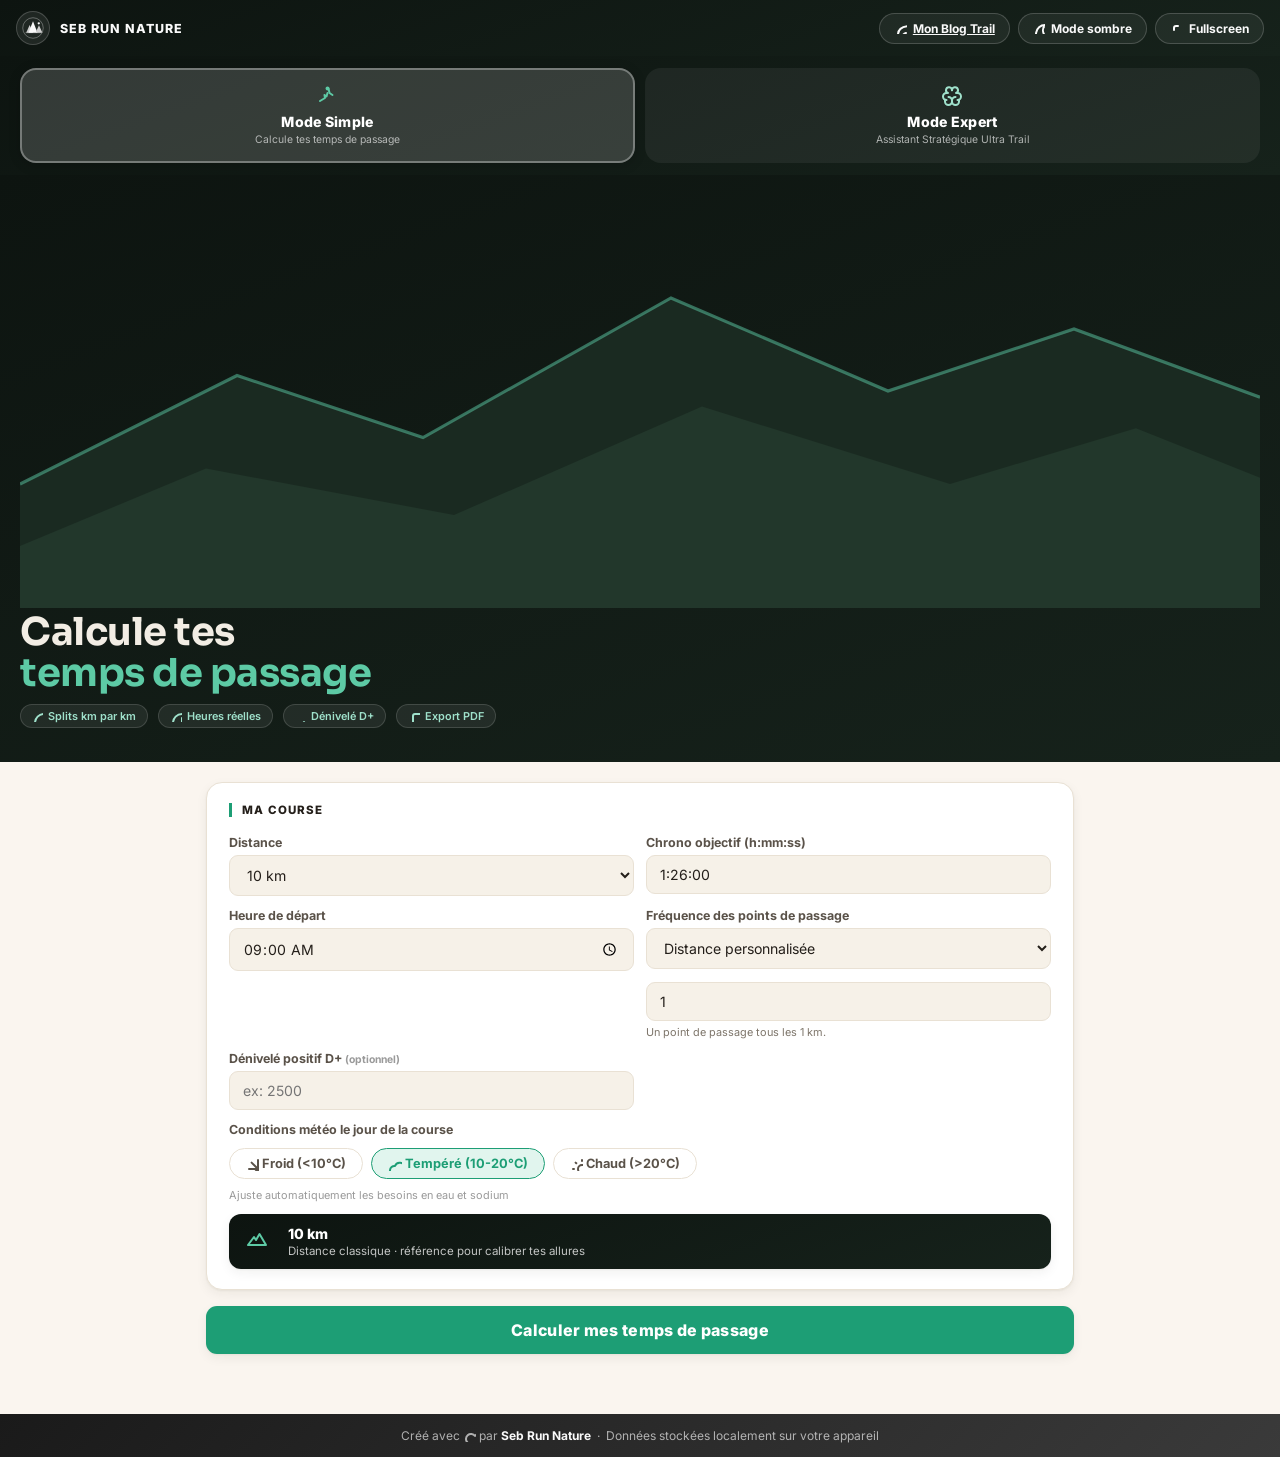
==== index.html @ 4509a600 "Fix calc/display bugs, remove dead code, centralize state, split files - Fix textContent used with H" ====
<!DOCTYPE html>
<html lang="fr">
<head>
<meta charset="UTF-8">
<meta name="viewport" content="width=device-width, initial-scale=1.0">
<title>Calculateur Temps de Passage Trail · Seb Run Nature</title>
<link rel="preconnect" href="https://fonts.googleapis.com">
<link href="https://fonts.googleapis.com/css2?family=Sora:wght@500;600;700;800&family=Inter:wght@400;500;600;700;800&family=JetBrains+Mono:wght@400;700&display=swap" rel="stylesheet">
<link rel="stylesheet" href="style.css">
  <link rel="manifest" href="/calculateur-trail/manifest.json">
<meta name="description" content="Calculez vos temps de passage trail km par km, planifiez votre ravitaillement eau et glucides selon les recommandations scientifiques. Export PDF et bracelet poignet.">
<meta name="theme-color" content="#0d1410">
<meta name="apple-mobile-web-app-capable" content="yes">
<meta name="apple-mobile-web-app-title" content="Calculateur Trail">
<!-- Google Analytics -->
<script async src="https://www.googletagmanager.com/gtag/js?id=G-V3787TTF1Y"></script>
<script>
  window.dataLayer = window.dataLayer || [];
  function gtag(){dataLayer.push(arguments);}
  gtag("js", new Date());
  gtag("config", "G-V3787TTF1Y");
</script>
<script>
if("serviceWorker" in navigator){
  navigator.serviceWorker.register("/calculateur-trail/sw.js");
}
// Helper icône SVG : ic('run') -> <svg class="ic"><use href="#i-run"/></svg>
function ic(name, cls){
  return '<svg class="ic'+(cls?' '+cls:'')+'" aria-hidden="true"><use href="#i-'+name+'"/></svg>';
}
</script>
</head>
<body>
<!-- ── SPRITE D'ICÔNES (Tabler Icons, MIT) — trait cohérent, fonctionne hors ligne ── -->
<svg xmlns="http://www.w3.org/2000/svg" style="display:none" aria-hidden="true"><defs>
<g id="i-run"><path d="M5 17l5 -3l-.5 -3l2 1.5l1 -3.5"/><path d="M13.5 4.5l1 4.5l3 2"/><path d="M11.5 4.5a1 1 0 1 0 2 0a1 1 0 0 0 -2 0"/></g>
<g id="i-brain"><path d="M15.5 13a3.5 3.5 0 0 0 -3.5 3.5v1a3.5 3.5 0 0 0 7 0v-1.8"/><path d="M8.5 13a3.5 3.5 0 0 1 3.5 3.5v1a3.5 3.5 0 0 1 -7 0v-1.8"/><path d="M17.5 16a3.5 3.5 0 0 0 0 -7h-.5"/><path d="M6.5 16a3.5 3.5 0 0 1 0 -7h.5"/><path d="M8 9a3 3 0 1 1 4 -2.83"/><path d="M16 9a3 3 0 1 0 -4 -2.83"/></g>
<g id="i-clock"><circle cx="12" cy="12" r="9"/><path d="M12 7v5l3 2"/></g>
<g id="i-mountain"><path d="M3 19h18l-6.5 -11l-3.5 6l-2 -3z"/></g>
<g id="i-file"><path d="M14 3v4a1 1 0 0 0 1 1h4"/><path d="M17 21h-10a2 2 0 0 1 -2 -2v-14a2 2 0 0 1 2 -2h7l5 5v11a2 2 0 0 1 -2 2z"/></g>
<g id="i-droplet"><path d="M12 3l5 7a5.6 5.6 0 1 1 -10 0z"/></g>
<g id="i-backpack"><path d="M5 18v-6a6 6 0 0 1 12 0v6a2 2 0 0 1 -2 2h-8a2 2 0 0 1 -2 -2z" transform="translate(1,0)"/><path d="M10 6v-1a2 2 0 0 1 4 0v1"/><path d="M9 13h6"/><path d="M11 13v3"/></g>
<g id="i-coffee"><path d="M3 14c.83 .642 2.077 1.017 3.5 1c1.423 .017 2.67 -.358 3.5 -1c.83 -.642 2.077 -1.017 3.5 -1c1.423 -.017 2.67 .358 3.5 1"/><path d="M5 10v-1a3 3 0 0 1 3 -3h8a3 3 0 0 1 3 3v1"/><path d="M5 10h13v6a4 4 0 0 1 -4 4h-5a4 4 0 0 1 -4 -4z"/></g>
<g id="i-cup"><path d="M6 5h12l-1 12a2 2 0 0 1 -2 2h-6a2 2 0 0 1 -2 -2z"/><path d="M5 5h14"/><path d="M9 9h6"/></g>
<g id="i-pill"><path d="M4.5 12.5l8 -8a4.94 4.94 0 0 1 7 7l-8 8a4.94 4.94 0 0 1 -7 -7"/><path d="M8.5 8.5l7 7"/></g>
<g id="i-scale"><path d="M12 3v18"/><path d="M7 7l-3 6h6z"/><path d="M17 7l-3 6h6z"/><path d="M5 7h14"/><path d="M8 21h8"/><path d="M4 13a4 4 0 0 0 6 0"/><path d="M14 13a4 4 0 0 0 6 0"/></g>
<g id="i-salt"><path d="M7 21l1 -11h8l1 11z"/><path d="M9 10v-2a3 3 0 0 1 6 0v2"/><path d="M10 14v.01M12 16v.01M14 14v.01"/></g>
<g id="i-chart"><path d="M4 19v-14"/><path d="M4 19h16"/><path d="M8 16l3 -4l3 2l4 -6"/></g>
<g id="i-flag"><path d="M5 5a5 4 0 0 1 7 0a5 4 0 0 0 7 0v9a5 4 0 0 1 -7 0a5 4 0 0 0 -7 0z"/><path d="M5 21v-7"/></g>
<g id="i-trophy"><path d="M8 21h8"/><path d="M12 17v4"/><path d="M7 4h10v5a5 5 0 0 1 -10 0z"/><path d="M5 9a2 2 0 0 1 -2 -2v-1h4"/><path d="M19 9a2 2 0 0 0 2 -2v-1h-4"/></g>
<g id="i-target"><circle cx="12" cy="12" r="9"/><circle cx="12" cy="12" r="5"/><circle cx="12" cy="12" r="1"/></g>
<g id="i-pin"><path d="M9 11a3 3 0 1 0 6 0a3 3 0 0 0 -6 0"/><path d="M17.657 16.657l-4.243 4.243a2 2 0 0 1 -2.827 0l-4.244 -4.243a8 8 0 1 1 11.314 0z"/></g>
<g id="i-book"><path d="M3 19a9 9 0 0 1 9 0a9 9 0 0 1 9 0"/><path d="M3 6a9 9 0 0 1 9 0a9 9 0 0 1 9 0"/><path d="M3 6v13"/><path d="M12 6v13"/><path d="M21 6v13"/></g>
<g id="i-books"><path d="M5 4h2a1 1 0 0 1 1 1v14a1 1 0 0 1 -1 1h-2a1 1 0 0 1 -1 -1v-14a1 1 0 0 1 1 -1"/><path d="M9 4h2a1 1 0 0 1 1 1v14a1 1 0 0 1 -1 1h-2a1 1 0 0 1 -1 -1v-14a1 1 0 0 1 1 -1"/><path d="M14 5l3 -.5l2.5 14l-3 .5z"/></g>
<g id="i-clipboard"><path d="M9 5h-2a2 2 0 0 0 -2 2v12a2 2 0 0 0 2 2h10a2 2 0 0 0 2 -2v-12a2 2 0 0 0 -2 -2h-2"/><path d="M9 3m0 2a2 2 0 0 1 2 -2h2a2 2 0 0 1 2 2v0a2 2 0 0 1 -2 2h-2a2 2 0 0 1 -2 -2z"/></g>
<g id="i-heart"><path d="M19.5 12.572l-7.5 7.428l-7.5 -7.428a5 5 0 1 1 7.5 -6.566a5 5 0 1 1 7.5 6.572"/></g>
<g id="i-leaf"><path d="M5 21c.5 -4.5 2.5 -8 7 -10"/><path d="M9 18c6.218 0 10.5 -3.288 11 -12v-2h-4.014c-9 0 -11.986 4 -12 9c0 1 0 3 2 5h3z"/></g>
<g id="i-moon"><path d="M12 3c.132 0 .263 0 .393 0a7.5 7.5 0 0 0 7.92 12.446a9 9 0 1 1 -8.313 -12.454z"/></g>
<g id="i-sun"><circle cx="12" cy="12" r="4"/><path d="M3 12h1M20 12h1M12 3v1M12 20v1M5.6 5.6l.7 .7M18.4 5.6l-.7 .7M5.6 18.4l.7 -.7M18.4 18.4l-.7 -.7"/></g>
<g id="i-snow"><path d="M12 3v18M3 12h18M5.6 5.6l12.8 12.8M18.4 5.6l-12.8 12.8"/></g>
<g id="i-cloud"><path d="M6.5 18a4.5 4.5 0 1 1 .5 -8.97a5 5 0 0 1 9.7 1.47a3.5 3.5 0 0 1 -.7 7z"/></g>
<g id="i-bolt"><path d="M13 3l0 7l6 0l-8 11l0 -7l-6 0l8 -11"/></g>
<g id="i-trend-down"><path d="M3 7l6 6l4 -4l8 8"/><path d="M21 10v7h-7"/></g>
<g id="i-save"><path d="M6 4h10l4 4v10a2 2 0 0 1 -2 2h-12a2 2 0 0 1 -2 -2v-12a2 2 0 0 1 2 -2"/><circle cx="12" cy="14" r="2"/><path d="M14 4v4h-6v-4"/></g>
<g id="i-upload"><path d="M4 17v2a2 2 0 0 0 2 2h12a2 2 0 0 0 2 -2v-2"/><path d="M7 9l5 -5l5 5"/><path d="M12 4v12"/></g>
<g id="i-download"><path d="M4 17v2a2 2 0 0 0 2 2h12a2 2 0 0 0 2 -2v-2"/><path d="M7 11l5 5l5 -5"/><path d="M12 4v12"/></g>
<g id="i-trash"><path d="M4 7h16"/><path d="M10 11v6M14 11v6"/><path d="M5 7l1 12a2 2 0 0 0 2 2h8a2 2 0 0 0 2 -2l1 -12"/><path d="M9 7v-3a1 1 0 0 1 1 -1h4a1 1 0 0 1 1 1v3"/></g>
<g id="i-settings"><path d="M10.325 4.317c.426 -1.756 2.924 -1.756 3.35 0a1.724 1.724 0 0 0 2.573 1.066c1.543 -.94 3.31 .826 2.37 2.37a1.724 1.724 0 0 0 1.065 2.572c1.756 .426 1.756 2.924 0 3.35a1.724 1.724 0 0 0 -1.066 2.573c.94 1.543 -.826 3.31 -2.37 2.37a1.724 1.724 0 0 0 -2.572 1.065c-.426 1.756 -2.924 1.756 -3.35 0a1.724 1.724 0 0 0 -2.573 -1.066c-1.543 .94 -3.31 -.826 -2.37 -2.37a1.724 1.724 0 0 0 -1.065 -2.572c-1.756 -.426 -1.756 -2.924 0 -3.35a1.724 1.724 0 0 0 1.066 -2.573c-.94 -1.543 .826 -3.31 2.37 -2.37c1 .608 2.296 .07 2.572 -1.065z"/><circle cx="12" cy="12" r="3"/></g>
<g id="i-flask"><path d="M9 3h6"/><path d="M10 3v7l-4 8a1.7 1.7 0 0 0 1.5 2.5h9a1.7 1.7 0 0 0 1.5 -2.5l-4 -8v-7"/><path d="M7.5 16h9"/></g>
<g id="i-bulb"><path d="M9 18h6"/><path d="M10 21h4"/><path d="M7 11a5 5 0 1 1 10 0c0 2 -1.5 3 -2 4.5h-6c-.5 -1.5 -2 -2.5 -2 -4.5"/></g>
<g id="i-alert"><path d="M12 9v4"/><path d="M12 17v.01"/><path d="M10.3 4.3l-8 14a1.7 1.7 0 0 0 1.5 2.7h16.4a1.7 1.7 0 0 0 1.5 -2.7l-8 -14a1.7 1.7 0 0 0 -3 0z"/></g>
<g id="i-siren"><path d="M5 21h14"/><path d="M6 21v-7a6 6 0 0 1 12 0v7"/><path d="M12 3v2M4.5 7l1.5 1M19.5 7l-1.5 1"/></g>
<g id="i-check"><path d="M5 12l5 5l9 -9"/></g>
<g id="i-check-circle"><circle cx="12" cy="12" r="9"/><path d="M9 12l2 2l4 -4"/></g>
<g id="i-x"><path d="M18 6l-12 12"/><path d="M6 6l12 12"/></g>
<g id="i-expand"><path d="M4 8v-2a2 2 0 0 1 2 -2h2M4 16v2a2 2 0 0 0 2 2h2M16 4h2a2 2 0 0 1 2 2v2M16 20h2a2 2 0 0 0 2 -2v-2"/></g>
<g id="i-arrow-right"><path d="M5 12h14"/><path d="M13 6l6 6l-6 6"/></g>
<g id="i-dot"><circle cx="12" cy="12" r="4" fill="currentColor" stroke="none"/></g>
</defs></svg>
<!-- TOPBAR -->
<div class="app-topbar">
  <a href="https://www.seb-run-nature.com" target="_blank" rel="noopener" class="app-logo">
    <div class="app-logo-icon">
      <svg width="22" height="22" viewBox="0 0 210 210" fill="none" aria-hidden="true">
        <circle cx="105" cy="105" r="98" fill="none" stroke="#fafafa" stroke-width="3"/>
        <polygon points="40,150 73,76 106,150" fill="#cfcfcf"/>
        <polygon points="62,150 105,40 148,150" fill="#fafafa"/>
        <polygon points="129,150 162,78 195,150" fill="#cfcfcf"/>
        <circle cx="160" cy="60" r="11" fill="#fafafa"/>
        <line x1="32" y1="150" x2="178" y2="150" stroke="#fafafa" stroke-width="2.5"/>
      </svg>
    </div>
    <span class="app-logo-text">Seb Run Nature</span>
  </a>
  <div class="app-topbar-actions">
    <a href="https://www.seb-run-nature.com" target="_blank" rel="noopener" class="app-topbar-btn"><svg class="ic" aria-hidden="true"><use href="#i-leaf"/></svg> Mon Blog Trail</a>
    <button class="app-topbar-btn" onclick="toggleDark()" id="darkBtn"><svg class="ic" aria-hidden="true"><use href="#i-moon"/></svg> Mode sombre</button>
    <button class="app-topbar-btn" onclick="toggleFullscreen()" id="fsBtn"><svg class="ic" aria-hidden="true"><use href="#i-expand"/></svg> Fullscreen</button>
  </div>
</div>

<!-- SÉLECTEUR DE MODE -->
<div class="mode-selector">
  <button class="mode-btn active" id="modeSimpleBtn" onclick="setMode('simple')">
    <span class="mode-icon"><svg class="ic ic-lg" aria-hidden="true"><use href="#i-run"/></svg></span>
    <span class="mode-label">Mode Simple</span>
    <span class="mode-sub">Calcule tes temps de passage</span>
  </button>
  <button class="mode-btn" id="modeExpertBtn" onclick="setMode('expert')">
    <span class="mode-icon"><svg class="ic ic-lg" aria-hidden="true"><use href="#i-brain"/></svg></span>
    <span class="mode-label">Mode Expert</span>
    <span class="mode-sub">Assistant Stratégique Ultra Trail</span>
  </button>
</div>

<!-- HERO — adapté selon le mode -->
<div class="app-hero" id="heroSimple">
  <svg class="app-hero-massif" viewBox="0 0 400 130" preserveAspectRatio="none" aria-hidden="true">
    <path d="M0,90 L70,55 L130,75 L210,30 L280,60 L340,40 L400,62 L400,130 L0,130 Z" fill="#1a2a21"/>
    <path d="M0,110 L60,85 L140,100 L220,65 L300,90 L360,72 L400,88 L400,130 L0,130 Z" fill="#22372b"/>
    <path d="M0,90 L70,55 L130,75 L210,30 L280,60 L340,40 L400,62" fill="none" stroke="#5dcaa5" stroke-width="1" opacity="0.5"/>
  </svg>
  <div class="app-hero-title">Calcule tes<br><span>temps de passage</span></div>
  <div class="app-hero-sub">
    <span class="app-hero-badge"><svg class="ic" aria-hidden="true"><use href="#i-clock"/></svg> Splits km par km</span>
    <span class="app-hero-badge"><svg class="ic" aria-hidden="true"><use href="#i-clock"/></svg> Heures réelles</span>
    <span class="app-hero-badge"><svg class="ic" aria-hidden="true"><use href="#i-mountain"/></svg> Dénivelé D+</span>
    <span class="app-hero-badge"><svg class="ic" aria-hidden="true"><use href="#i-file"/></svg> Export PDF</span>
  </div>
</div>
<div class="app-hero" id="heroExpert" style="display:none;">
  <svg class="app-hero-massif" viewBox="0 0 400 130" preserveAspectRatio="none" aria-hidden="true">
    <path d="M0,90 L70,55 L130,75 L210,30 L280,60 L340,40 L400,62 L400,130 L0,130 Z" fill="#1a2a21"/>
    <path d="M0,110 L60,85 L140,100 L220,65 L300,90 L360,72 L400,88 L400,130 L0,130 Z" fill="#22372b"/>
    <path d="M0,90 L70,55 L130,75 L210,30 L280,60 L340,40 L400,62" fill="none" stroke="#5dcaa5" stroke-width="1" opacity="0.5"/>
  </svg>
  <div class="app-hero-title">Assistant Stratégique<br><span>Ultra Trail</span></div>
  <div class="app-hero-sub">
    <span class="app-hero-badge"><svg class="ic" aria-hidden="true"><use href="#i-clock"/></svg> Splits km par km</span>
    <span class="app-hero-badge"><svg class="ic" aria-hidden="true"><use href="#i-droplet"/></svg> Nutrition intelligente</span>
    <span class="app-hero-badge"><svg class="ic" aria-hidden="true"><use href="#i-mountain"/></svg> Dénivelé D+</span>
    <span class="app-hero-badge"><svg class="ic" aria-hidden="true"><use href="#i-backpack"/></svg> Poids du sac</span>
    <span class="app-hero-badge"><svg class="ic" aria-hidden="true"><use href="#i-coffee"/></svg> Protocole caféine</span>
    <span class="app-hero-badge"><svg class="ic" aria-hidden="true"><use href="#i-file"/></svg> Export PDF</span>
  </div>
</div>

<div class="app-content">
<div class="cw">

<!-- BARRE SAUVEGARDE -->
<div class="save-bar expert-only" id="saveBar">
  <div class="save-bar-left">
    <span class="save-bar-label"><svg class="ic" aria-hidden="true"><use href="#i-save"/></svg> Sauvegarde</span>
    <span id="saveStatus" class="save-status"></span>
  </div>
  <div class="save-bar-right">
    <button class="save-btn" onclick="saveToLocal()" title="Sauvegarder dans le navigateur"><svg class="ic" aria-hidden="true"><use href="#i-save"/></svg> Sauvegarder</button>
    <button class="save-btn" onclick="exportJSON()" title="Exporter en fichier .json"><svg class="ic" aria-hidden="true"><use href="#i-upload"/></svg> Exporter .json</button>
    <label class="save-btn" title="Importer un fichier .json">
      <svg class="ic" aria-hidden="true"><use href="#i-download"/></svg> Importer .json
      <input type="file" id="importFile" accept=".json" style="display:none;" onchange="importJSON(event)">
    </label>
    <button class="save-btn save-btn-danger" onclick="clearSave()" title="Effacer la sauvegarde locale"><svg class="ic" aria-hidden="true"><use href="#i-trash"/></svg> Effacer</button>
  </div>
</div>

<div class="cw-section">
  <div class="cw-section-title">Ma course</div>

  <!-- NOM DE LA COURSE -->
  <div class="cw-field expert-only" style="margin-bottom:14px;">
    <label class="cw-label" for="raceName"><svg class="ic" aria-hidden="true"><use href="#i-trophy"/></svg> Nom de la course <span style="font-size:.65rem;color:#9a9a9a;">— apparaît dans le PDF et le bracelet poignet</span></label>
    <input type="text" id="raceName" placeholder="ex: Ultra Trail des Ardennes 2025" maxlength="60" style="font-size:.95rem;font-weight:600;">
  </div>

  <div class="cw-grid">
    <div class="cw-field">
      <label class="cw-label" for="dist">Distance</label>
      <select id="dist" onchange="onDistChange()">
        <option value="5">5 km</option>
        <option value="10" selected>10 km</option>
        <option value="21.1">Semi-marathon 21,1 km</option>
        <option value="42.195">Marathon 42,195 km</option>
        <option value="custom">Distance personnalisée</option>
      </select>
    </div>
    <div class="cw-field" id="customField" style="display:none;">
      <label class="cw-label" for="customDist">Distance (km)</label>
      <input type="number" id="customDist" min="1" max="200" step="0.1" placeholder="ex: 18.5" oninput="onDistChange()">
    </div>
    <div class="cw-field">
      <label class="cw-label" for="targetTime">Chrono objectif (h:mm:ss)</label>
      <input type="text" id="targetTime" placeholder="1:26:00" value="1:26:00">
    </div>
    <div class="cw-field">
      <label class="cw-label" for="startTime">Heure de départ</label>
      <input type="time" id="startTime" value="09:00">
    </div>
    <div class="cw-field">
      <label class="cw-label" for="freq">Fréquence des points de passage</label>
      <select id="freq" onchange="onFreqChange()">
        <option value="custom" selected>Distance personnalisée</option>
        <option value="">Laisser vide (départ et arrivée seulement)</option>
      </select>
      <div id="freqCustomField" style="margin-top:8px;">
        <input type="number" id="freqCustom" min="0.5" max="50" step="0.5" value="1" placeholder="ex: 1" oninput="onFreqChange()">
        <div style="font-size:.68rem;color:var(--c-ink-mute);margin-top:4px;">Un point de passage tous les <span id="freqCustomEcho">1</span> km.</div>
      </div>
    </div>
    <div class="cw-field expert-only">
      <label class="cw-label" for="strat">Stratégie de course</label>
      <select id="strat">
        <option value="even">Allure régulière</option>
        <option value="neg">Départ conservateur (accélération finale)</option>
        <option value="pos">Départ rapide (gestion en fin de course)</option>
      </select>
    </div>
    <div class="cw-field">
      <label class="cw-label" for="dplus">Dénivelé positif D+ <span style="font-size:.65rem;color:#9a9a9a;">(optionnel)</span></label>
      <input type="number" id="dplus" min="0" max="20000" step="50" placeholder="ex: 2500" oninput="onDplusChange()">
    </div>
    <div class="cw-field" id="terrainField" style="display:none;grid-column:1/-1;">
      <div class="cw-label" id="terrainLabel"><svg class="ic" aria-hidden="true"><use href="#i-mountain"/></svg> Technicité du terrain</div>
      <div class="terrain-pills" role="group" aria-labelledby="terrainLabel">
        <button class="terrain-pill on" onclick="setTerrain('easy',this)"><span class="cdot" style="background:#1d9e75"></span>Facile (×1.0)</button>
        <button class="terrain-pill" onclick="setTerrain('tech',this)"><span class="cdot" style="background:#ba7517"></span>Technique (×1.2)</button>
        <button class="terrain-pill" onclick="setTerrain('expert',this)"><span class="cdot" style="background:#e24b4a"></span>Expert / Skyrunning (×1.5)</button>
      </div>
      <div style="font-size:.68rem;color:#9a9a9a;margin-top:4px;">Pierriers, racines, dévers — ajuste le temps d'effort réel sur le D+</div>
    </div>
    <div class="cw-field" style="grid-column:1/-1;">
      <div class="cw-label" id="weatherLabel">Conditions météo le jour de la course</div>
      <div class="weather-pills" role="group" aria-labelledby="weatherLabel">
        <button class="weather-pill cold" onclick="setWeather('cold',this)" aria-pressed="false"><svg class="ic" aria-hidden="true"><use href="#i-snow"/></svg> Froid (&lt;10°C)</button>
        <button class="weather-pill moderate on" onclick="setWeather('moderate',this)" aria-pressed="true"><svg class="ic" aria-hidden="true"><use href="#i-cloud"/></svg> Tempéré (10-20°C)</button>
        <button class="weather-pill hot" onclick="setWeather('hot',this)" aria-pressed="false"><svg class="ic" aria-hidden="true"><use href="#i-sun"/></svg> Chaud (&gt;20°C)</button>
      </div>
      <div style="font-size:.68rem;color:#9a9a9a;margin-top:4px;">Ajuste automatiquement les besoins en eau et sodium</div>
    </div>
    <div class="cw-field expert-only" style="grid-column:1/-1;">
      <label class="cw-label" for="fatigueSlider"><svg class="ic" aria-hidden="true"><use href="#i-trend-down"/></svg> Dérive de fatigue <span id="fatigueVal" style="font-weight:500;">0% — Allure constante</span></label>
      <input type="range" id="fatigueSlider" min="0" max="30" value="0" step="5" oninput="onFatigueChange(this.value)">
      <div class="fatigue-labels"><span>Constant</span><span>−10%</span><span>−20%</span><span>−30%</span></div>
      <div style="font-size:.68rem;color:#9a9a9a;margin-top:4px;">Ralentit progressivement l'allure sur les 30 derniers km — rend les temps de passage réalistes</div>
    </div>
  </div>
  <div id="kmEffortBanner" class="km-effort-banner">
    <div style="flex-shrink:0;display:flex;"><svg class="ic ic-lg" aria-hidden="true" style="color:var(--hero-accent)"><use href="#i-bolt"/></svg></div>
    <div>
      <div class="ke-val" id="kmEffortVal">— km-effort</div>
      <div class="ke-lbl">Distance effort réelle (D+ intégré)</div>
      <div class="ke-detail" id="kmEffortDetail"></div>
    </div>
  </div>
  <div id="distBanner" class="dist-banner">
    <div class="dist-banner-icon" style="display:flex;align-items:center;"><svg class="ic ic-lg" aria-hidden="true" style="color:var(--hero-accent)"><use href="#i-mountain"/></svg></div>
    <div>
      <div class="dist-banner-text" id="distBannerText"></div>
      <div class="dist-banner-sub" id="distBannerSub"></div>
    </div>
  </div>
</div>

<!-- SECTION NUTRITION PERSONNALISÉE -->
<div class="cw-section expert-only">
  <div class="cw-section-title"><svg class="ic" aria-hidden="true"><use href="#i-cup"/></svg> Nutrition — personnalisation</div>
  <div style="font-size:.75rem;color:#6b6b6b;margin-bottom:12px;line-height:1.6;">
    Laisse vide pour utiliser les valeurs scientifiques recommandées. Remplis si tu connais tes besoins réels à l'entraînement.
  </div>
  <div class="cw-grid">
    <div class="cw-field">
      <label class="cw-label" for="userWeight"><svg class="ic" aria-hidden="true"><use href="#i-scale"/></svg> Poids corporel (kg) <span style="font-size:.65rem;color:#9a9a9a;">— pour affiner l'hydratation</span></label>
      <input type="number" id="userWeight" min="40" max="130" step="1" placeholder="ex: 70 (optionnel)" oninput="updateNutritionPreview()">
    </div>
    <div class="cw-field">
      <label class="cw-label" for="userCarbsH"><svg class="ic" aria-hidden="true"><use href="#i-pill"/></svg> Glucides / heure (g/h) <span style="font-size:.65rem;color:#9a9a9a;">— personnalisé ou auto</span></label>
      <input type="number" id="userCarbsH" min="20" max="120" step="5" placeholder="ex: 60 (laisse vide = auto)" oninput="updateNutritionPreview()">
    </div>
    <div class="cw-field">
      <label class="cw-label" for="userWaterH"><svg class="ic" aria-hidden="true"><use href="#i-droplet"/></svg> Eau / heure (ml/h) <span style="font-size:.65rem;color:#9a9a9a;">— personnalisé ou auto</span></label>
      <input type="number" id="userWaterH" min="200" max="1200" step="50" placeholder="ex: 600 (laisse vide = auto)" oninput="updateNutritionPreview()">
    </div>
    <div class="cw-field">
      <label class="cw-label" for="userSodiumH"><svg class="ic" aria-hidden="true"><use href="#i-salt"/></svg> Sodium / heure (mg/h) <span style="font-size:.65rem;color:#9a9a9a;">— personnalisé ou auto</span></label>
      <input type="number" id="userSodiumH" min="100" max="1500" step="50" placeholder="ex: 500 (laisse vide = auto)" oninput="updateNutritionPreview()">
    </div>
    <div class="cw-field">
      <label class="cw-label" for="userFlasque"><svg class="ic" aria-hidden="true"><use href="#i-droplet"/></svg> Capacité flasques / poche eau (ml) <span style="font-size:.65rem;color:#9a9a9a;">— alerte si dépassé</span></label>
      <input type="number" id="userFlasque" min="250" max="3000" step="250" placeholder="ex: 1000" value="1000" oninput="updateNutritionPreview()">
    </div>
  </div>

  <!-- BOISSON DANS LES FLASQUES -->
  <div style="margin-top:14px;border-top:1px solid #cfcfcf;padding-top:14px;">
    <div class="cw-label" id="drinkLabel" style="display:block;margin-bottom:6px;"><svg class="ic" aria-hidden="true"><use href="#i-droplet"/></svg> Boisson dans tes flasques <span style="font-size:.65rem;color:#9a9a9a;">— glucides liquides déduits des solides à emporter</span></div>
    <div style="font-size:.72rem;color:#6b6b6b;margin-bottom:10px;line-height:1.5;">Si tu mets autre chose que de l'eau dans tes flasques, l'app calcule les glucides apportés par la boisson et te dit combien de solides tu dois encore prendre.</div>
    <div style="display:flex;gap:8px;flex-wrap:wrap;margin-bottom:10px;" id="drinkPills" role="group" aria-labelledby="drinkLabel">
      <button class="terrain-pill on" id="dp-water"      onclick="setDrink('water')"      ><svg class="ic" aria-hidden="true"><use href="#i-droplet"/></svg> Eau pure</button>
      <button class="terrain-pill"    id="dp-maurten160" onclick="setDrink('maurten160')" >🟡 Maurten 160 (40g/500ml)</button>
      <button class="terrain-pill"    id="dp-maurten320" onclick="setDrink('maurten320')" >🟠 Maurten 320 (80g/500ml)</button>
      <button class="terrain-pill"    id="dp-isostar"    onclick="setDrink('isostar')"    >🔵 Isostar (~18g/500ml)</button>
      <button class="terrain-pill"    id="dp-custom"     onclick="setDrink('custom')"     ><svg class="ic" aria-hidden="true"><use href="#i-settings"/></svg> Autre</button>
    </div>
    <div id="drinkCustomWrap" style="display:none;">
      <div class="cw-grid">
        <div class="cw-field">
          <label class="cw-label" for="drinkName">Nom de la boisson</label>
          <input type="text" id="drinkName" placeholder="ex: High5 Zero, SIS Beta Fuel…" maxlength="30" oninput="updateNutritionPreview()">
        </div>
        <div class="cw-field">
          <label class="cw-label" for="drinkCarbs500">Glucides pour 500ml (g)</label>
          <input type="number" id="drinkCarbs500" min="0" max="150" step="1" placeholder="ex: 45" oninput="updateNutritionPreview()">
        </div>
      </div>
    </div>
  </div>

  <!-- PRODUIT NUTRITION -->
  <div style="margin-top:14px;border-top:1px solid #cfcfcf;padding-top:14px;">
    <div class="cw-label" id="productsLabel" style="display:block;margin-bottom:6px;"><svg class="ic" aria-hidden="true"><use href="#i-backpack"/></svg> Produits solides <span style="font-size:.65rem;color:#9a9a9a;">— sélection multiple possible · l'app alterne selon l'heure de la journée</span></div>

    <!-- Info rythme circadien -->
    <div style="font-size:.7rem;color:#6b6b6b;background:#fafafa;border:1px solid #cfcfcf;border-radius:8px;padding:8px 12px;margin-bottom:10px;border-left:3px solid #323232;line-height:1.7;">
      <svg class="ic" aria-hidden="true"><use href="#i-clock"/></svg> <strong style="color:var(--c-ink);">Rythme circadien automatique :</strong>
      Matin/Après-midi <span style="color:#4a6e57;font-weight:700;">🟡 Sucré</span> ·
      Midi &amp; Soir <span style="color:#8a6a3a;font-weight:700;">🔴 Salé</span> ·
      Nuit <span style="color:#4a6e57;font-weight:700;">🟡 Sucré</span>
    </div>

    <div style="display:flex;gap:8px;flex-wrap:wrap;margin-bottom:10px;" id="productPills" role="group" aria-labelledby="productsLabel">
      <button class="terrain-pill" id="pp-naak_sucre" onclick="toggleProduct('naak_sucre')">🟢 Naak Purée sucrée <span style="font-size:.65rem;opacity:.7;">26g</span></button>
      <button class="terrain-pill" id="pp-naak_sale"  onclick="toggleProduct('naak_sale')" >🟤 Naak Purée salée <span style="font-size:.65rem;opacity:.7;">26g</span></button>
      <button class="terrain-pill" id="pp-deca"       onclick="toggleProduct('deca')"      >🔶 Decathlon Fruit Mix <span style="font-size:.65rem;opacity:.7;">25g</span></button>
      <button class="terrain-pill" id="pp-gel"        onclick="toggleProduct('gel')"       ><svg class="ic" aria-hidden="true"><use href="#i-pill"/></svg> Gel <span style="font-size:.65rem;opacity:.7;">25g</span></button>
      <button class="terrain-pill" id="pp-barre"      onclick="toggleProduct('barre')"     ><svg class="ic" aria-hidden="true"><use href="#i-pill"/></svg> Barre <span style="font-size:.65rem;opacity:.7;">35g</span></button>
      <button class="terrain-pill" id="pp-perso"      onclick="toggleProduct('perso')"     ><svg class="ic" aria-hidden="true"><use href="#i-settings"/></svg> Perso</button>
    </div>

    <div id="productCustomWrap" style="display:none;">
      <div class="cw-grid">
        <div class="cw-field">
          <label class="cw-label" for="productName">Nom du produit</label>
          <input type="text" id="productName" placeholder="ex: SIS Go, High5…" maxlength="30" oninput="updateNutritionPreview()">
        </div>
        <div class="cw-field">
          <label class="cw-label" for="productCarbs">Glucides / unité (g)</label>
          <input type="number" id="productCarbs" min="5" max="100" step="1" placeholder="ex: 22" oninput="updateNutritionPreview()">
        </div>
        <div class="cw-field">
          <label class="cw-label" for="productSodium">Sodium / unité (mg) <span style="font-size:.65rem;color:#9a9a9a;">optionnel</span></label>
          <input type="number" id="productSodium" min="0" max="2000" step="10" placeholder="ex: 200" oninput="updateNutritionPreview()">
        </div>
        <div class="cw-field">
          <label class="cw-label" for="productSweet">Sucré ou salé ?</label>
          <select id="productSweet" oninput="updateNutritionPreview()" style="width:100%;padding:8px;border-radius:8px;border:1px solid #cfcfcf;">
            <option value="sweet">🟡 Sucré</option>
            <option value="salty">🔴 Salé</option>
          </select>
        </div>
      </div>
    </div>

    <!-- Récap sélection -->
    <div id="productSelectionInfo" style="display:none;font-size:.7rem;color:var(--c-ink);background:var(--c-bg);border-radius:8px;padding:8px 12px;margin-top:8px;border:1px solid var(--c-line);line-height:1.8;"></div>
  </div>

  <div id="nutritionPreview" style="display:none;margin-top:12px;padding:10px 14px;background:var(--c-bg);border:1px solid var(--c-line);border-radius:8px;font-size:.75rem;color:var(--c-ink);line-height:1.8;"></div>
</div>

<div class="cw-section expert-only">
  <div class="cw-section-title">Ravitaillement</div>
  <div class="radio-group">
    <div class="radio-opt selected" id="opt-custom" onclick="setRavito('custom')">
      <div class="radio-dot on" id="dot-custom"></div>
      <div>
        <div class="radio-label"><svg class="ic" aria-hidden="true"><use href="#i-backpack"/></svg> Ravitaillements réels</div>
        <div class="radio-sub">Entre les km exacts des ravitos de ta course — nutrition groupée par section</div>
      </div>
    </div>
    <div class="ravito-custom-wrap" id="ravitoCustomWrap">
      <div class="ravito-custom-title">Km des ravitaillements officiels</div>
      <div class="ravito-km-input">
        <input type="number" id="ravitoKmInput" min="1" max="300" step="0.5" placeholder="ex: 15">
        <button class="btn-small" onclick="addRavitoKm()">+ Ajouter</button>
      </div>
      <div class="ravito-tags" id="ravitoTags"></div>
      <div style="font-size:.68rem;color:#9a9a9a;margin-top:6px;">Clique sur un km pour le supprimer</div>
    </div>
    <div class="radio-opt" id="opt-none" onclick="setRavito('none')">
      <div class="radio-dot" id="dot-none"></div>
      <div>
        <div class="radio-label">Ne pas inclure les ravitaillements</div>
        <div class="radio-sub">Afficher uniquement les temps de passage</div>
      </div>
    </div>
  </div>
</div>

<button class="cw-btn" onclick="calculate()" aria-label="Calculer mes temps de passage et mon plan de ravitaillement"><span class="btn-label-simple">Calculer mes temps de passage</span><span class="btn-label-expert">Calculer mes temps de passage + mes ravitos</span></button>

<div id="output" style="display:none;">

  <div class="cw-section" style="margin-top:12px;">
    <div id="raceNameDisplay" style="display:none;font-family:var(--font-display);font-weight:700;font-size:1.15rem;letter-spacing:-.3px;color:var(--c-ink);margin-bottom:10px;"></div>
    <div class="res-cards">
      <div class="res-card"><div class="res-val" id="rAllure">—</div><div class="res-lbl">Allure moyenne</div></div>
      <div class="res-card"><div class="res-val" id="rVitesse">—</div><div class="res-lbl">Vitesse moy.</div></div>
      <div class="res-card"><div class="res-val" id="rDemi">—</div><div class="res-lbl">Mi-course</div></div>
      <div class="res-card"><div class="res-val" id="rFin">—</div><div class="res-lbl">Heure d&apos;arrivée</div></div>
    </div>
    <div id="arriveeBanner" class="arrivee-banner"></div>
    <div id="tableLegend" class="table-legend" style="display:none;">
      <svg class="ic" aria-hidden="true"><use href="#i-book"/></svg> <strong>Comment lire le tableau :</strong> Les lignes colorées sont tes ravitaillements. 
      <strong>Glucides section</strong> = ce que tu dois avoir consommé <em>pendant cette section</em> (depuis le ravito précédent). 
      <strong>Eau section</strong> = ce que tu dois boire sur cette section. 
      Le <strong>cumulatif</strong> (cum.) = total depuis le départ. 
      <strong>On track ✓</strong> = tu es dans tes objectifs horaires.
      Les lignes avec le badge <span style="background:var(--c-caf);color:#fff;border-radius:4px;padding:2px 7px;font-size:.65rem;font-weight:700;"><svg class="ic" aria-hidden="true"><use href="#i-coffee"/></svg> Fenêtre caféine</span> indiquent les ravitos de la 2ème nuit où la caféine est recommandée.
    </div>
    <div class="t-wrap">
      <table>
        <thead>
          <tr>
            <th>Point de passage</th>
            <th>Allure</th>
            <th>Temps de course</th>
            <th>Heure réelle</th>
            <th id="thRavito" style="display:none;"><svg class="ic" aria-hidden="true"><use href="#i-clock"/></svg> Section / Type</th>
            <th id="thGluc" style="display:none;"><svg class="ic" aria-hidden="true"><use href="#i-pill"/></svg> Glucides section</th>
            <th id="thEau" style="display:none;"><svg class="ic" aria-hidden="true"><use href="#i-droplet"/></svg> Eau section</th>
            <th class="hide-mobile">Écart objectif</th>
          </tr>
        </thead>
        <tbody id="splitsBody"></tbody>
      </table>
    </div>
    <div id="totalsRow" class="totals-row expert-only" style="display:none;">
      <div class="tot-card"><div class="tot-val" id="totGluc">—</div><div class="tot-lbl">Glucides totaux</div></div>
      <div class="tot-card"><div class="tot-val" id="totEau">—</div><div class="tot-lbl">Eau totale</div></div>
      <div class="tot-card"><div class="tot-val" id="totSod">—</div><div class="tot-lbl">Sodium total</div></div>
    </div>
    <div id="sectionRavito" class="section-ravito expert-only">
      <div class="sr-title"><svg class="ic" aria-hidden="true"><use href="#i-backpack"/></svg> Ce que tu emportes entre deux ravitos</div>
      <div class="sr-grid">
        <div class="sr-item"><div class="sr-val" id="srEau">—</div><div class="sr-lbl"><svg class="ic" aria-hidden="true"><use href="#i-droplet"/></svg> Eau / section</div></div>
        <div class="sr-item"><div class="sr-val" id="srGluc">—</div><div class="sr-lbl"><svg class="ic" aria-hidden="true"><use href="#i-pill"/></svg> Glucides / section</div></div>
        <div class="sr-item"><div class="sr-val" id="srPoids">—</div><div class="sr-lbl"><svg class="ic" aria-hidden="true"><use href="#i-scale"/></svg> Poids à porter</div></div>
        <div class="sr-item"><div class="sr-val" id="srDist">—</div><div class="sr-lbl"><svg class="ic" aria-hidden="true"><use href="#i-pin"/></svg> Distance section</div></div>
      </div>
      <div class="sr-note" id="srNote">En trail, tu ne portes que ce qu'il te faut jusqu'au prochain ravito. Tu complètes à chaque point de contrôle.</div>
    </div>
    <div id="alertBox" class="alert-box expert-only"></div>
    <div id="caffeineBloc" class="caf-info-bloc expert-only"></div>
    <div class="nutrition-summary expert-only" id="nutritionSummaryWrap">
      <div class="ns-title"><svg class="ic" aria-hidden="true"><use href="#i-chart"/></svg> Résumé nutrition course</div>
      <div class="ns-grid">
        <div class="ns-item"><div class="ns-val" id="nsEau">—</div><div class="ns-lbl">Eau totale</div></div>
        <div class="ns-item"><div class="ns-val" id="nsGluc">—</div><div class="ns-lbl">Glucides totaux</div></div>
        <div class="ns-item"><div class="ns-val" id="nsSod">—</div><div class="ns-lbl">Sodium total</div></div>
        <div class="ns-item"><div class="ns-val" id="nsEauH">—</div><div class="ns-lbl">Eau / heure</div></div>
        <div class="ns-item"><div class="ns-val" id="nsGlucH">—</div><div class="ns-lbl">Glucides / heure</div></div>
        <div class="ns-item"><div class="ns-val" id="nsCal">—</div><div class="ns-lbl">Kcal glucides</div></div>
      </div>
      <div id="nsConseil" style="font-size:.72rem;color:var(--c-ink);margin-top:10px;padding:8px 12px;background:var(--c-accent-bg);border-radius:8px;border-left:3px solid var(--c-accent);line-height:1.6;display:none;"></div>
    </div>
    <div class="disclaimer">
      <strong>Temps de passage :</strong> Ces estimations sont basées sur ton chrono objectif. Ta forme du jour, la météo, le terrain ou les conditions de course peuvent influencer ton allure réelle.
      <span id="disclaimerRavito" style="display:none;"><br><br><strong>Ravitaillement :</strong> Les quantités sont calculées sur la base des recommandations scientifiques actuelles (ACSM 2007, Jeukendrup 2014, Casa et al. 2019). Elles sont indicatives et varient selon ton poids, ton taux de sudation et ta tolérance digestive. <strong>Conseil :</strong> entraîne ton intestin à ces quantités à l'entraînement avant la course. Consulte un nutritionniste du sport pour un plan 100% personnalisé.</span>
    </div>
  </div><!-- fin cw-section résultats -->

  <!-- Export simple mode -->
  <div id="simpleExportSection" class="simple-only" style="margin-top:12px;">
    <div class="pdf-section">
      <div class="cw-section-title">Exporter mon tableau</div>
      <div style="display:flex;gap:8px;flex-wrap:wrap;">
        <button class="cw-btn" style="margin-top:0;flex:1;" onclick="setFormat('portrait');exportPDF()"><svg class="ic" aria-hidden="true"><use href="#i-file"/></svg> Exporter PDF A4</button>
        <button class="cw-btn" style="margin-top:0;flex:1;background:#525252;" onclick="setFormat('bracelet');exportPDF()"><svg class="ic" aria-hidden="true"><use href="#i-run"/></svg> Bracelet poignet</button>
      </div>
    </div>
  </div>

  <!-- Export mode expert -->
  <div class="pdf-section expert-only">
    <div class="cw-section-title">Exporter mon tableau</div>
    <div class="cw-label" id="formatLabel" style="margin-bottom:8px;">Format du PDF</div>
    <div class="format-pills" role="group" aria-labelledby="formatLabel">
      <div class="format-pill on" id="pfV" onclick="setFormat('portrait')"><svg class="ic" aria-hidden="true"><use href="#i-file"/></svg> Portrait A4</div>
      <div class="format-pill" id="pfH" onclick="setFormat('landscape')"><svg class="ic" aria-hidden="true"><use href="#i-clipboard"/></svg> Paysage A4</div>
      <div class="format-pill" id="pfB" onclick="setFormat('bracelet')"><svg class="ic" aria-hidden="true"><use href="#i-run"/></svg> Bracelet poignet</div>
    </div>
    <label class="cw-label" for="mottoInput" style="margin-bottom:6px;display:block;">Ton message pour te motiver le jour J</label>
    <textarea id="mottoInput" rows="2" maxlength="120"
      placeholder="Ex : Je suis prêt(e), j&apos;ai tout donné à l&apos;entraînement. Ce tableau c&apos;est mon plan de bataille !"
      oninput="updateCount()"></textarea>
    <div class="motto-count" id="mottoCount">120 caractères restants</div>
    <div class="btn-row">
      <button class="cw-btn" onclick="exportPDF()">Générer le PDF</button>
      <button class="btn-modifier" onclick="window.scrollTo({top:0,behavior:'smooth'})">Modifier</button>
    </div>
    <div class="pdf-hint">
      Le PDF s'ouvre dans la fenêtre d'impression · clique sur "Enregistrer en PDF" ou "Imprimer".<br>
      Sur mobile : Safari iOS ou Chrome → Partager → Imprimer.<br>
      <svg class="ic" aria-hidden="true"><use href="#i-run"/></svg> <strong>Bracelet poignet</strong> : format étroit à imprimer, découper et plastifier — emporte ton plan en course sans téléphone.
    </div>
  </div>

</div><!-- fin output -->

</div><!-- fin cw -->
</div><!-- fin app-content -->

<div style="background:linear-gradient(135deg, #1a1a1a 0%, #2a2a2a 50%, #3a3a3a 100%);padding:14px 20px;text-align:center;font-size:.75rem;color:rgba(250,250,250,.65);font-family:var(--font-main);">
  Cr&eacute;&eacute; avec <svg class="ic" aria-hidden="true"><use href="#i-heart"/></svg> par <a href="https://www.seb-run-nature.com" target="_blank" rel="noopener" style="color:#fafafa;font-weight:700;text-decoration:none;">Seb Run Nature</a> &nbsp;&middot;&nbsp; Donn&eacute;es stock&eacute;es localement sur votre appareil
</div>


<script src="app.js"></script>
</body>
</html>
---- style.css ----
/* ============================================
   CHARTE GRAPHIQUE — Palette monochrome
   Base : #323232 / #cfcfcf / #fafafa / #d5d5d5 / #ffffff / #fefefe
   Accents sémantiques : conservés en tons désaturés
   pour la lisibilité fonctionnelle (alertes, eau, glucides…)
   ============================================ */
:root{
  /* ============================================
     CHARTE « Seb Run Nature » — alignée sur l'app Trail
     Crème chaud · accent vert unique · hero charbon forêt
     ============================================ */

  /* Polices */
  --font-main:    'Inter', system-ui, sans-serif;
  --font-display: 'Sora', 'Inter', sans-serif;
  --font-mono:    'JetBrains Mono', ui-monospace, Menlo, monospace;

  /* Accent unique (vert de marque) + dérivés */
  --green:     #1d9e75;
  --green-dk:  #0f6e56;
  --green-lt:  #e1f5ee;

  /* Texte & surfaces — crème chaud (corps de l'app) */
  --c-ink:        #241f1a;   /* texte principal */
  --c-ink-soft:   #5a5249;   /* texte secondaire */
  --c-ink-mute:   #7d756a;   /* texte tertiaire, hints */
  --c-line:       #e9e1d4;   /* bordures principales */
  --c-line-soft:  #ded4c4;   /* bordures hover */
  --c-line-faint: #f0e9dd;   /* séparateurs discrets */
  --c-bg:         #faf5ef;   /* fond principal crème */
  --c-bg-alt:     #fdfaf5;   /* fond alternatif */
  --c-surface:    #ffffff;   /* cartes, sections */
  --c-surface-2:  #f6f1e8;   /* inputs enfoncés */

  /* Accent principal — boutons, états actifs, focus */
  --c-accent:        #1d9e75; /* vert de marque */
  --c-accent-soft:   #0f6e56;
  --c-accent-bg:     #e1f5ee; /* fond pill/badge actif */
  --c-accent-on:     #ffffff; /* texte sur accent */

  /* Accents sémantiques — réservés à la DONNÉE (nutrition, alertes) */
  --c-success:    #1d9e75;   /* "on track", glucides OK */
  --c-success-bg: #e1f5ee;
  --c-warning:    #ba7517;   /* glucides, attention */
  --c-warning-bg: #faeeda;
  --c-info:       #378add;   /* eau, hydratation */
  --c-info-bg:    #e6f1fb;
  --c-danger:     #e24b4a;   /* alertes critiques */
  --c-danger-bg:  #fbe8e8;
  --c-caf:        #6b5bbd;   /* caféine, nuit */
  --c-caf-bg:     #ece9f7;

  /* Ombres — quasi invisibles, chaleur dans la teinte */
  --shadow-sm: 0 1px 2px rgba(40,30,15,.04), 0 2px 6px rgba(40,30,15,.04);
  --shadow-md: 0 1px 2px rgba(40,30,15,.05), 0 4px 12px rgba(40,30,15,.06);
  --shadow-lg: 0 2px 4px rgba(40,30,15,.06), 0 8px 24px rgba(40,30,15,.08);
  --shadow-hover: 0 2px 4px rgba(40,30,15,.06), 0 12px 28px rgba(40,30,15,.10);

  /* Hero sombre (charbon chaud teinté forêt) — signature de la suite */
  --hero-bg-1: #0d1410;
  --hero-bg-2: #16221b;
  --hero-text: #f2ede4;
  --hero-accent: #5dcaa5;
  --hero-muted: #9fe1cb;
  --gradient-dark: linear-gradient(160deg, #0d1410 0%, #16221b 100%);

  /* Rayons */
  --radius-sm: 8px;
  --radius-md: 12px;
  --radius-lg: 16px;
}

*{box-sizing:border-box;margin:0;padding:0;}
body{font-family:var(--font-main);background:var(--c-bg);color:var(--c-ink);margin:0;padding:0;}

/* ── ICÔNES SVG (sprite Tabler, MIT) — trait cohérent, hors ligne ── */
.ic{width:1.05em;height:1.05em;display:inline-block;vertical-align:-0.16em;stroke:currentColor;stroke-width:2;stroke-linecap:round;stroke-linejoin:round;fill:none;flex-shrink:0;}
.ic-lg{width:1.5em;height:1.5em;}
/* Pastille colorée (technicité, niveaux) */
.cdot{display:inline-block;width:.62em;height:.62em;border-radius:50%;vertical-align:.02em;margin-right:.15em;}
.cw{max-width:900px;margin:0 auto;padding:0 16px 60px;}

/* APP HEADER */
.app-topbar{background:var(--gradient-dark);padding:8px 16px;display:flex;align-items:center;gap:10px;min-height:56px;box-shadow:0 1px 0 rgba(0,0,0,.04);flex-wrap:wrap;}
.app-logo{display:flex;align-items:center;gap:10px;text-decoration:none;flex-shrink:0;}
.app-logo-icon{width:34px;height:34px;background:rgba(255,255,255,.08);border-radius:50%;display:flex;align-items:center;justify-content:center;border:1.5px solid rgba(255,255,255,.18);}
.app-logo-text{font-size:.78rem;font-weight:800;color:#fafafa;text-transform:uppercase;letter-spacing:1px;}
.app-topbar-actions{display:flex;gap:8px;margin-left:auto;flex-wrap:wrap;}
.app-topbar-btn{display:inline-flex;align-items:center;gap:6px;padding:7px 14px;border-radius:20px;font-size:.75rem;font-weight:700;cursor:pointer;border:1.5px solid rgba(255,255,255,.18);background:rgba(255,255,255,.06);color:#fafafa;font-family:var(--font-main);transition:all .18s;white-space:nowrap;}
.app-topbar-btn:hover{background:rgba(255,255,255,.14);border-color:rgba(255,255,255,.32);}
.app-hero{background:var(--gradient-dark);padding:30px 20px 34px;margin-bottom:0;position:relative;overflow:hidden;}
.app-hero-massif{position:absolute;left:0;right:0;bottom:0;width:100%;height:58%;pointer-events:none;z-index:0;}
.app-hero>*{position:relative;z-index:2;}
.app-hero-title{font-family:var(--font-display);font-weight:700;font-size:clamp(1.7rem,4.5vw,2.4rem);color:var(--hero-text);letter-spacing:-.5px;line-height:1.08;margin-bottom:10px;}
.app-hero-title span{color:var(--hero-accent);}
.app-hero-sub{font-size:.85rem;color:rgba(242,237,228,.62);display:flex;gap:10px;flex-wrap:wrap;}
.app-hero-badge{display:inline-flex;align-items:center;gap:5px;background:rgba(255,255,255,.07);border:1px solid rgba(255,255,255,.14);color:var(--hero-muted);border-radius:14px;padding:4px 11px;font-size:.68rem;font-weight:600;}
.app-content{background:var(--c-bg);padding-top:20px;}

/* DARK MODE OVERRIDE — centralisé plus bas */
.cw-section{background:var(--c-surface);border:1px solid var(--c-line);border-radius:var(--radius-lg);padding:20px 22px;margin-bottom:12px;box-shadow:var(--shadow-md);transition:box-shadow .25s ease,transform .25s ease;}
.cw-section:hover{box-shadow:var(--shadow-hover);}
.cw-section-title{font-size:.72rem;font-weight:800;text-transform:uppercase;letter-spacing:1px;color:var(--c-ink);border-left:3px solid var(--c-accent);padding-left:10px;margin-bottom:18px;}
.cw-grid{display:grid;grid-template-columns:1fr 1fr;gap:12px;}
.cw-field{display:flex;flex-direction:column;gap:5px;}
.cw-label{font-size:.78rem;font-weight:700;color:var(--c-ink-soft);}
input,select,textarea{width:100%;padding:10px 13px;border:1.5px solid var(--c-line);border-radius:9px;font-size:.88rem;font-family:var(--font-main);background:var(--c-surface-2);color:var(--c-ink);transition:all .18s;}
input:focus,select:focus,textarea:focus{outline:none;border-color:var(--c-ink);background:var(--c-surface);box-shadow:0 0 0 3px rgba(50,50,50,.10);}
textarea{resize:none;}
.dist-banner{background:var(--gradient-dark);border-radius:var(--radius-md);padding:11px 16px;margin-top:12px;display:none;align-items:center;gap:12px;box-shadow:var(--shadow-md);}
.dist-banner-icon{font-size:1.3rem;flex-shrink:0;}
.dist-banner-text{font-size:.88rem;font-weight:800;color:#fff;}
.dist-banner-sub{font-size:.72rem;color:rgba(255,255,255,.75);margin-top:2px;}
.radio-group{display:flex;flex-direction:column;gap:8px;}
.radio-opt{display:flex;align-items:center;gap:12px;padding:11px 14px;border:1px solid var(--c-line);border-radius:var(--radius-md);cursor:pointer;background:var(--c-surface);transition:all .18s;}
.radio-opt:hover{border-color:var(--c-line-soft);background:var(--c-bg-alt);}
.radio-opt.selected{border-color:var(--c-ink);background:var(--c-accent-bg);}
.radio-dot{width:20px;height:20px;border-radius:50%;border:2px solid var(--c-line);flex-shrink:0;display:flex;align-items:center;justify-content:center;}
.radio-dot.on{border-color:var(--c-accent);background:var(--c-accent);}
.radio-dot.on::after{content:'';width:7px;height:7px;background:#fff;border-radius:50%;}
.radio-label{font-size:.88rem;font-weight:700;color:var(--c-ink);}
.radio-sub{font-size:.72rem;color:var(--c-ink-mute);margin-top:2px;}
.cw-btn{width:100%;padding:14px;background:var(--c-accent);color:#fff;border:none;border-radius:11px;font-size:1rem;font-weight:800;cursor:pointer;margin-top:4px;font-family:var(--font-main);box-shadow:var(--shadow-md);transition:all .2s;letter-spacing:.3px;}
.cw-btn:hover{transform:translateY(-1px);box-shadow:var(--shadow-lg);background:#1f1f1f;}
.res-cards{display:grid;grid-template-columns:repeat(4,1fr);gap:10px;margin-bottom:14px;}
.res-card{background:var(--c-bg);border:1px solid var(--c-line);border-radius:var(--radius-md);padding:12px 8px;text-align:center;box-shadow:var(--shadow-sm);transition:box-shadow .2s ease,transform .2s ease;}
.res-card:hover{box-shadow:var(--shadow-md);transform:translateY(-1px);}
.res-val{font-size:1rem;font-weight:800;color:var(--c-ink);line-height:1.2;font-family:var(--font-mono);font-variant-numeric:tabular-nums;}
.res-lbl{font-size:.65rem;font-weight:700;text-transform:uppercase;letter-spacing:.3px;color:var(--c-ink-mute);margin-top:4px;}
.arrivee-banner{background:var(--c-warning-bg);border:1px solid #e0d4b8;border-radius:var(--radius-md);padding:9px 14px;margin-bottom:14px;font-size:.85rem;font-weight:800;color:var(--c-warning);display:none;}
.t-wrap{overflow-x:auto;-webkit-overflow-scrolling:touch;}
table{width:100%;border-collapse:collapse;font-size:.8rem;}
th{text-align:left;padding:8px 10px;font-size:.72rem;font-weight:800;text-transform:uppercase;letter-spacing:.3px;background:var(--c-ink);color:#fafafa;white-space:nowrap;}
th:first-child{border-radius:8px 0 0 0;}
th:last-child{border-radius:0 8px 0 0;}
td{padding:9px 11px;border-bottom:1px solid var(--c-line-faint);vertical-align:middle;font-family:var(--font-mono);font-size:.78rem;font-variant-numeric:tabular-nums;color:var(--c-ink);}
tr:last-child td{border-bottom:none;font-weight:800;background:var(--c-accent-bg);}
tr.is-ravito td{background:var(--c-success-bg);}
tr.is-ravito td:first-child{border-left:3px solid var(--c-success);}
tr.is-half td{background:#e6ebe8;font-weight:700;}
tr:hover td{background:var(--c-bg)!important;}
.rav-badge{display:inline-flex;align-items:center;gap:3px;background:var(--c-success);color:#fff;border-radius:10px;padding:2px 8px;font-size:.72rem;font-weight:700;white-space:nowrap;}
.gluc-col{min-width:70px;}
.eau-col{min-width:70px;}
.gluc-pill{display:inline-block;background:var(--c-warning-bg);color:var(--c-warning);border:1px solid #e0d4b8;border-radius:8px;padding:1px 7px;font-size:.72rem;font-weight:700;white-space:nowrap;}
.eau-pill{display:inline-block;background:var(--c-info-bg);color:var(--c-info);border:1px solid #d4dde4;border-radius:8px;padding:1px 7px;font-size:.72rem;font-weight:700;white-space:nowrap;}
.cum-lbl{font-size:.65rem;color:var(--c-ink-mute);margin-top:2px;display:block;}
.totals-row{display:grid;grid-template-columns:repeat(3,1fr);gap:10px;margin-top:14px;}
.tot-card{background:var(--c-bg);border:1px solid var(--c-line);border-radius:var(--radius-md);padding:12px;text-align:center;box-shadow:var(--shadow-sm);transition:box-shadow .2s ease,transform .2s ease;}
.tot-card:hover{box-shadow:var(--shadow-md);transform:translateY(-1px);}
.tot-val{font-size:1.1rem;font-weight:800;color:var(--c-ink);font-family:var(--font-mono);}
.tot-lbl{font-size:.65rem;font-weight:700;text-transform:uppercase;letter-spacing:.3px;color:var(--c-ink-mute);margin-top:4px;}
.disclaimer{background:var(--c-bg-alt);border:1px solid var(--c-line);border-radius:var(--radius-md);padding:12px 14px;font-size:.75rem;color:var(--c-ink-mute);line-height:1.7;margin-top:12px;}
.disclaimer strong{color:var(--c-ink-soft);}
.pdf-section{background:var(--c-surface);border:1px solid var(--c-line);border-radius:var(--radius-lg);padding:18px 20px;margin-top:12px;box-shadow:var(--shadow-md);transition:box-shadow .25s ease;}
.pdf-section:hover{box-shadow:var(--shadow-hover);}
.format-pills{display:flex;gap:8px;margin-bottom:14px;}
.format-pill{padding:8px 20px;border:1px solid var(--c-line);border-radius:20px;font-size:.85rem;font-weight:700;cursor:pointer;background:var(--c-surface);color:var(--c-ink-soft);transition:all .15s;}
.format-pill:hover{border-color:var(--c-line-soft);}
/* .format-pill.on défini dans le bloc dark mode ci-dessous */
.motto-count{font-size:.72rem;color:var(--c-ink-mute);margin-top:4px;}
.btn-row{display:flex;gap:10px;margin-top:14px;}
.btn-row .cw-btn{margin-top:0;}
.btn-modifier{flex:0 0 auto;padding:13px 20px;background:var(--c-accent-bg);color:var(--c-ink);border:1px solid var(--c-line);border-radius:var(--radius-md);font-size:.88rem;font-weight:800;cursor:pointer;font-family:var(--font-main);transition:all .15s;}
.btn-modifier:hover{background:#dcdcdc;border-color:var(--c-ink-soft);}
.pdf-hint{font-size:.72rem;color:var(--c-ink-mute);margin-top:8px;line-height:1.6;}
.cw-footer{text-align:center;font-size:.75rem;color:var(--c-ink-mute);margin-top:20px;line-height:1.8;}
.cw-footer a{color:var(--c-ink);font-weight:700;text-decoration:underline;}
.weather-pills{display:flex;gap:8px;margin-top:6px;flex-wrap:wrap;}
.weather-pill{padding:7px 16px;border:1.5px solid var(--c-line);border-radius:20px;font-size:.8rem;font-weight:700;cursor:pointer;background:var(--c-surface);color:var(--c-ink-soft);font-family:var(--font-main);transition:all .18s;}
.weather-pill:hover{border-color:var(--c-line-soft);}
.weather-pill.cold.on{background:var(--c-info-bg);color:var(--c-info);border-color:var(--c-info);}
.weather-pill.moderate.on{background:var(--c-success-bg);color:var(--c-success);border-color:var(--c-success);}
.weather-pill.hot.on{background:var(--c-danger-bg);color:var(--c-danger);border-color:var(--c-danger);}
.alert-box{border-radius:var(--radius-md);padding:10px 14px;margin-top:12px;font-size:.82rem;font-weight:700;line-height:1.6;display:none;}
.alert-danger{background:var(--c-danger-bg);border:1px solid #d4b8b8;color:var(--c-danger);}
.alert-warn{background:var(--c-warning-bg);border:1px solid #e0d4b8;color:var(--c-warning);}
.nutrition-summary{background:var(--c-bg);border:1px solid var(--c-line);border-radius:var(--radius-md);padding:12px 16px;margin-top:12px;display:none;box-shadow:var(--shadow-sm);}
.ns-title{font-size:.7rem;font-weight:800;text-transform:uppercase;letter-spacing:.5px;color:var(--c-ink);margin-bottom:8px;}
.ns-grid{display:flex;gap:12px;flex-wrap:wrap;}
.ns-item{text-align:center;flex:1;min-width:70px;}
.ns-val{font-size:1rem;font-weight:800;color:var(--c-ink);font-family:var(--font-mono);}
.ns-lbl{font-size:.62rem;color:var(--c-ink-mute);text-transform:uppercase;letter-spacing:.3px;margin-top:2px;}
/* TERRAIN PILLS */
.terrain-pills{display:flex;gap:7px;flex-wrap:wrap;margin-top:6px;}
.terrain-pill{padding:7px 13px;border:1.5px solid var(--c-line);border-radius:20px;font-size:.78rem;font-weight:700;cursor:pointer;background:var(--c-surface);color:var(--c-ink-soft);font-family:var(--font-main);transition:all .18s;}
.terrain-pill:hover{border-color:var(--c-line-soft);}
.terrain-pill.on{background:var(--c-accent-bg);color:var(--c-ink);border-color:var(--c-ink);}
/* KM EFFORT BANNER */
.km-effort-banner{background:var(--c-ink);border-radius:var(--radius-lg);padding:12px 16px;margin-top:12px;display:none;align-items:center;gap:14px;box-shadow:var(--shadow-md);}
.ke-val{font-family:var(--font-mono);font-size:1.1rem;font-weight:700;color:#fafafa;}
.ke-lbl{font-size:.7rem;color:rgba(250,250,250,.65);margin-top:2px;}
.ke-detail{font-size:.72rem;color:rgba(250,250,250,.78);margin-top:4px;line-height:1.5;}
/* FATIGUE SLIDER — vert (forme) → rouge (épuisé) */
input[type=range]{-webkit-appearance:none;height:6px;border-radius:3px;background:linear-gradient(90deg, #4a9b6e 0%, #d4a04a 50%, #c45a4a 100%);padding:0;border:none;box-shadow:none;cursor:pointer;}
input[type=range]::-webkit-slider-thumb{-webkit-appearance:none;width:20px;height:20px;border-radius:50%;background:#fff;border:2.5px solid var(--c-ink);box-shadow:0 2px 6px rgba(50,50,50,.20);}
input[type=range]::-moz-range-thumb{width:20px;height:20px;border-radius:50%;background:#fff;border:2.5px solid var(--c-ink);box-shadow:0 2px 6px rgba(50,50,50,.20);cursor:pointer;}
.fatigue-labels{display:flex;justify-content:space-between;font-size:.62rem;color:var(--c-ink-mute);margin-top:3px;font-weight:600;}
/* RAVITO NUTRITION — nouvelle présentation */
.rav-section-info{font-size:.68rem;color:var(--c-ink-mute);margin-bottom:4px;font-style:italic;}
.rav-units-badge{display:inline-flex;align-items:center;gap:4px;background:var(--c-accent);color:#fff;border-radius:8px;padding:2px 9px;font-size:.75rem;font-weight:800;white-space:nowrap;margin-bottom:3px;}
.rav-gluc-section{font-size:.72rem;color:var(--c-warning);font-weight:700;}
.rav-cum{font-size:.62rem;color:var(--c-ink-mute);margin-top:1px;display:block;}
.rav-ontrack{color:var(--c-success);font-weight:700;}
.rav-alert-eau{background:var(--c-danger-bg);color:var(--c-danger);border:1px solid #d4b8b8;border-radius:6px;padding:1px 7px;font-size:.68rem;font-weight:700;display:inline-block;margin-top:2px;}
.eau-section-val{display:inline-block;background:var(--c-info-bg);color:var(--c-info);border:1px solid #d4dde4;border-radius:8px;padding:2px 9px;font-size:.75rem;font-weight:800;white-space:nowrap;margin-bottom:3px;}
/* Légende tableau */
.table-legend{background:var(--c-bg-alt);border:1px solid var(--c-line);border-radius:8px;padding:10px 14px;margin-bottom:12px;font-size:.72rem;color:var(--c-ink-mute);line-height:1.8;}
.table-legend strong{color:var(--c-ink-soft);}
/* CAFÉINE */
.caf-badge{display:inline-flex;align-items:center;gap:5px;background:var(--c-caf);color:#fff;border-radius:8px;padding:3px 10px;font-size:.72rem;font-weight:800;white-space:nowrap;}
.caf-dose{font-size:.65rem;color:rgba(255,255,255,.78);display:block;margin-top:2px;}
.caf-info-bloc{background:var(--c-caf);border-radius:var(--radius-lg);padding:14px 18px;margin-top:12px;color:#fafafa;font-size:.75rem;line-height:1.8;display:none;box-shadow:var(--shadow-md);}
.caf-info-bloc strong{color:#fff;}
.caf-info-bloc .caf-row{display:flex;align-items:flex-start;gap:8px;margin-bottom:6px;}
.caf-info-bloc .caf-row:last-child{margin-bottom:0;}
.is-caf td{background:var(--c-caf-bg)!important;}
.is-caf td:first-child{border-left:3px solid var(--c-caf)!important;}

.ravito-custom-wrap{margin-top:10px;padding:14px;background:var(--c-bg);border:1px solid var(--c-line);border-radius:var(--radius-md);display:none;}
.ravito-custom-title{font-size:.72rem;font-weight:700;color:var(--c-ink);margin-bottom:8px;}
.ravito-km-input{display:flex;gap:8px;align-items:center;flex-wrap:wrap;}
.ravito-km-input input{max-width:100px;flex:none;}
.ravito-tags{display:flex;gap:6px;flex-wrap:wrap;margin-top:8px;}
.ravito-tag{display:inline-flex;align-items:center;gap:4px;background:var(--c-accent);color:#fff;border-radius:6px;padding:3px 10px;font-size:.72rem;font-weight:700;cursor:pointer;transition:background .15s;}
.ravito-tag:hover{background:#1f1f1f;}
.btn-small{padding:7px 14px;background:var(--c-accent-bg);color:var(--c-ink);border:1px solid var(--c-line);border-radius:8px;font-size:.78rem;font-weight:700;cursor:pointer;font-family:var(--font-main);transition:all .15s;}
.btn-small:hover{background:#dcdcdc;border-color:var(--c-ink-soft);}
/* POIDS SAC */
.section-ravito{background:var(--c-bg-alt);border:1px solid var(--c-line);border-radius:var(--radius-lg);padding:14px 18px;margin-top:10px;display:none;box-shadow:var(--shadow-md);}
.sr-title{font-size:.7rem;font-weight:800;text-transform:uppercase;letter-spacing:.6px;color:var(--c-ink);margin-bottom:10px;}
.sr-grid{display:flex;gap:12px;flex-wrap:wrap;margin-bottom:10px;}
.sr-item{text-align:center;flex:1;min-width:90px;background:var(--c-surface);border-radius:8px;padding:10px 8px;border:1px solid var(--c-line);box-shadow:var(--shadow-sm);}
.sr-val{font-family:var(--font-mono);font-size:1rem;font-weight:800;color:var(--c-ink);}
.sr-lbl{font-size:.62rem;color:var(--c-ink-mute);text-transform:uppercase;letter-spacing:.3px;margin-top:3px;font-weight:700;}
.sr-note{font-size:.75rem;color:var(--c-ink-soft);line-height:1.6;background:var(--c-surface);border-radius:6px;padding:8px 12px;border-left:3px solid var(--c-line);}
/* DARK MODE — charbon chaud teinté forêt, accent vert (famille Seb Run Nature) */
body.dark{
  --c-ink:        #ece7dd;
  --c-ink-soft:   #b8b1a4;
  --c-ink-mute:   #8c857a;
  --c-line:       #2a342d;
  --c-line-soft:  #34403a;
  --c-line-faint: #1f2823;
  --c-bg:         #11160f;
  --c-bg-alt:     #161d16;
  --c-surface:    #18211a;
  --c-surface-2:  #11160f;
  --c-accent:     #1d9e75;
  --c-accent-soft:#5dcaa5;
  --c-accent-bg:  #1a2a21;
  --c-accent-on:  #ffffff;
  --c-success:    #5dcaa5;
  --c-success-bg: #16291f;
  --c-warning:    #d9963a;
  --c-warning-bg: #2a2113;
  --c-info:       #5aa7e0;
  --c-info-bg:    #16242e;
  --c-danger:     #e87b7a;
  --c-danger-bg:  #2c1a1a;
  --c-caf:        #8c7fd6;
  --c-caf-bg:     #1f1d2e;
}
body.dark{background:var(--c-bg);color:var(--c-ink);}
/* Ombres adaptées au mode sombre */
body.dark{
  --shadow-sm: 0 1px 2px rgba(0,0,0,.30), 0 2px 6px rgba(0,0,0,.20);
  --shadow-md: 0 1px 2px rgba(0,0,0,.35), 0 4px 12px rgba(0,0,0,.28);
  --shadow-lg: 0 2px 4px rgba(0,0,0,.40), 0 8px 24px rgba(0,0,0,.35);
  --shadow-hover: 0 2px 4px rgba(0,0,0,.40), 0 12px 28px rgba(0,0,0,.40);
}
body.dark .app-content{background:var(--c-bg);}
body.dark .app-topbar,body.dark .app-hero{background:var(--gradient-dark);}
body.dark .app-hero-title{color:var(--hero-text);}
body.dark .app-hero-title span{color:var(--hero-accent);}
body.dark .cw-section,body.dark .pdf-section{background:var(--c-surface);border-color:var(--c-line);}
body.dark input,body.dark select,body.dark textarea{background:#0e130d;color:var(--c-ink);border-color:var(--c-line);}
body.dark input:focus,body.dark select:focus{background:var(--c-surface);border-color:var(--c-accent);box-shadow:0 0 0 3px rgba(29,158,117,.18);}
body.dark .radio-opt{background:var(--c-surface);border-color:var(--c-line);}
body.dark .radio-opt.selected{background:var(--c-accent-bg);border-color:var(--c-accent);}
body.dark .terrain-pill,body.dark .format-pill,body.dark .weather-pill{background:var(--c-surface);color:var(--c-ink-soft);border-color:var(--c-line);}
body.dark .format-pill.on,body.dark .terrain-pill.on{background:var(--c-accent);color:#fff;border-color:var(--c-accent);}
body.dark .res-card,body.dark .tot-card,body.dark .disclaimer{background:var(--c-bg-alt);border-color:var(--c-line);}
body.dark .res-val,body.dark .tot-val,body.dark .ns-val,body.dark .sr-val{color:var(--c-ink);}
body.dark .nutrition-summary{background:var(--c-bg-alt);border-color:var(--c-line);}
body.dark .section-ravito{background:var(--c-bg-alt);border-color:var(--c-line);}
body.dark .sr-item{background:var(--c-surface);border-color:var(--c-line);}
body.dark .sr-note{background:var(--c-surface);color:var(--c-ink-soft);border-left-color:var(--c-line);}
body.dark td{border-bottom-color:var(--c-line-faint);color:var(--c-ink);}
body.dark th{background:#0c120e;color:var(--hero-muted);}
body.dark tr:hover td{background:var(--c-bg-alt)!important;}
body.dark tr:last-child td{background:var(--c-accent-bg);}
body.dark tr.is-half td{background:#2a2a2a;}
body.dark .table-legend{background:var(--c-bg-alt);border-color:var(--c-line);color:var(--c-ink-mute);}
body.dark .ravito-custom-wrap{background:var(--c-bg-alt);border-color:var(--c-line);}
body.dark .km-effort-banner{background:#0c120e;}
body.dark .cw-btn{background:var(--c-accent);color:#fff;}
body.dark .cw-btn:hover{background:#ffffff;}
body.dark .btn-modifier{background:var(--c-accent-bg);color:var(--c-ink);border-color:var(--c-line);}
body.dark .btn-small{background:var(--c-accent-bg);color:var(--c-ink);border-color:var(--c-line);}
body.dark .dist-banner{background:#0c120e;}
/* Format pill active (light) */
.format-pill.on{background:var(--c-accent);color:#fff;border-color:var(--c-accent);}
/* ISOL RAVITO CUSTOM */
tr.is-ravito-custom td{background:var(--c-warning-bg);}
tr.is-ravito-custom td:first-child{border-left:3px solid var(--c-warning);}
.rav-badge-custom{background:var(--c-warning);color:#fff;}
/* MODE SELECTOR */
.mode-selector{display:flex;gap:0;background:var(--gradient-dark);padding:12px 20px;gap:10px;}
.mode-btn{flex:1;display:flex;flex-direction:column;align-items:center;gap:3px;padding:14px 10px;border-radius:var(--radius-lg);border:2px solid transparent;background:rgba(255,255,255,.06);cursor:pointer;transition:all .2s;font-family:var(--font-main);}
.mode-btn:hover{background:rgba(255,255,255,.12);}
.mode-btn.active{background:rgba(255,255,255,.16);border-color:rgba(255,255,255,.32);box-shadow:0 2px 12px rgba(0,0,0,.20);}
.mode-icon{display:flex;align-items:center;justify-content:center;line-height:1;color:var(--hero-muted);}
.mode-icon .ic{width:26px;height:26px;}
.mode-btn.active .mode-icon{color:var(--hero-accent);}
.mode-label{font-size:.88rem;font-weight:800;color:#fff;letter-spacing:.3px;}
.mode-sub{font-size:.65rem;color:rgba(250,250,250,.65);text-align:center;line-height:1.3;}
/* Mode show/hide */
body.mode-simple .expert-only{display:none!important;}
body.mode-expert .simple-only{display:none!important;}
body.mode-simple .simple-only{display:block;}
/* Bouton "Calculer" — texte adaptatif selon le mode */
.btn-label-simple,.btn-label-expert{display:none;}
body.mode-simple .btn-label-simple{display:inline;}
body.mode-expert .btn-label-expert{display:inline;}
/* Fallback si aucune classe de mode n'est posée (chargement initial) */
body:not(.mode-simple):not(.mode-expert) .btn-label-simple{display:inline;}
/* SAVE BAR */
.save-bar{display:flex;align-items:center;justify-content:space-between;flex-wrap:wrap;gap:8px;background:var(--c-ink);border-radius:var(--radius-md);padding:10px 16px;margin-bottom:12px;}
.save-bar-left{display:flex;align-items:center;gap:10px;}
.save-bar-right{display:flex;align-items:center;gap:6px;flex-wrap:wrap;}
.save-bar-label{font-size:.72rem;font-weight:800;color:#cfcfcf;text-transform:uppercase;letter-spacing:.5px;}
.save-status{font-size:.7rem;color:#a8d4b9;font-weight:700;min-width:120px;}
.save-status.error{color:#e0a0a0;}
.save-btn{padding:6px 12px;border-radius:8px;font-size:.72rem;font-weight:700;border:1px solid rgba(255,255,255,.18);background:rgba(255,255,255,.06);color:#cfcfcf;cursor:pointer;font-family:var(--font-main);transition:all .15s;white-space:nowrap;}
.save-btn:hover{background:rgba(255,255,255,.14);color:#fafafa;border-color:rgba(255,255,255,.32);}
.save-btn-danger{color:#e0a0a0;border-color:rgba(224,160,160,.4);}
.save-btn-danger:hover{background:rgba(224,160,160,.18);color:#fff;}
body.dark .save-bar{background:#0e0e0e;border:1px solid var(--c-line);}
/* FORMAT PILLS */
@media(max-width:600px){
  #fsBtn{display:none;}
  .app-topbar-btn{padding:6px 10px;font-size:.7rem;}
  .cw-grid{grid-template-columns:1fr;}
  .res-cards{grid-template-columns:1fr 1fr;}
  .totals-row{grid-template-columns:1fr;}
  .btn-row{flex-direction:column;}
}
@media(max-width:680px){
  table{font-size:.72rem;}
  th,td{padding:6px 6px;}
  .hide-mobile{display:none;}
  .t-wrap{border-radius:8px;border:1px solid var(--c-line);}
}
/* PDF géré via window.open() */
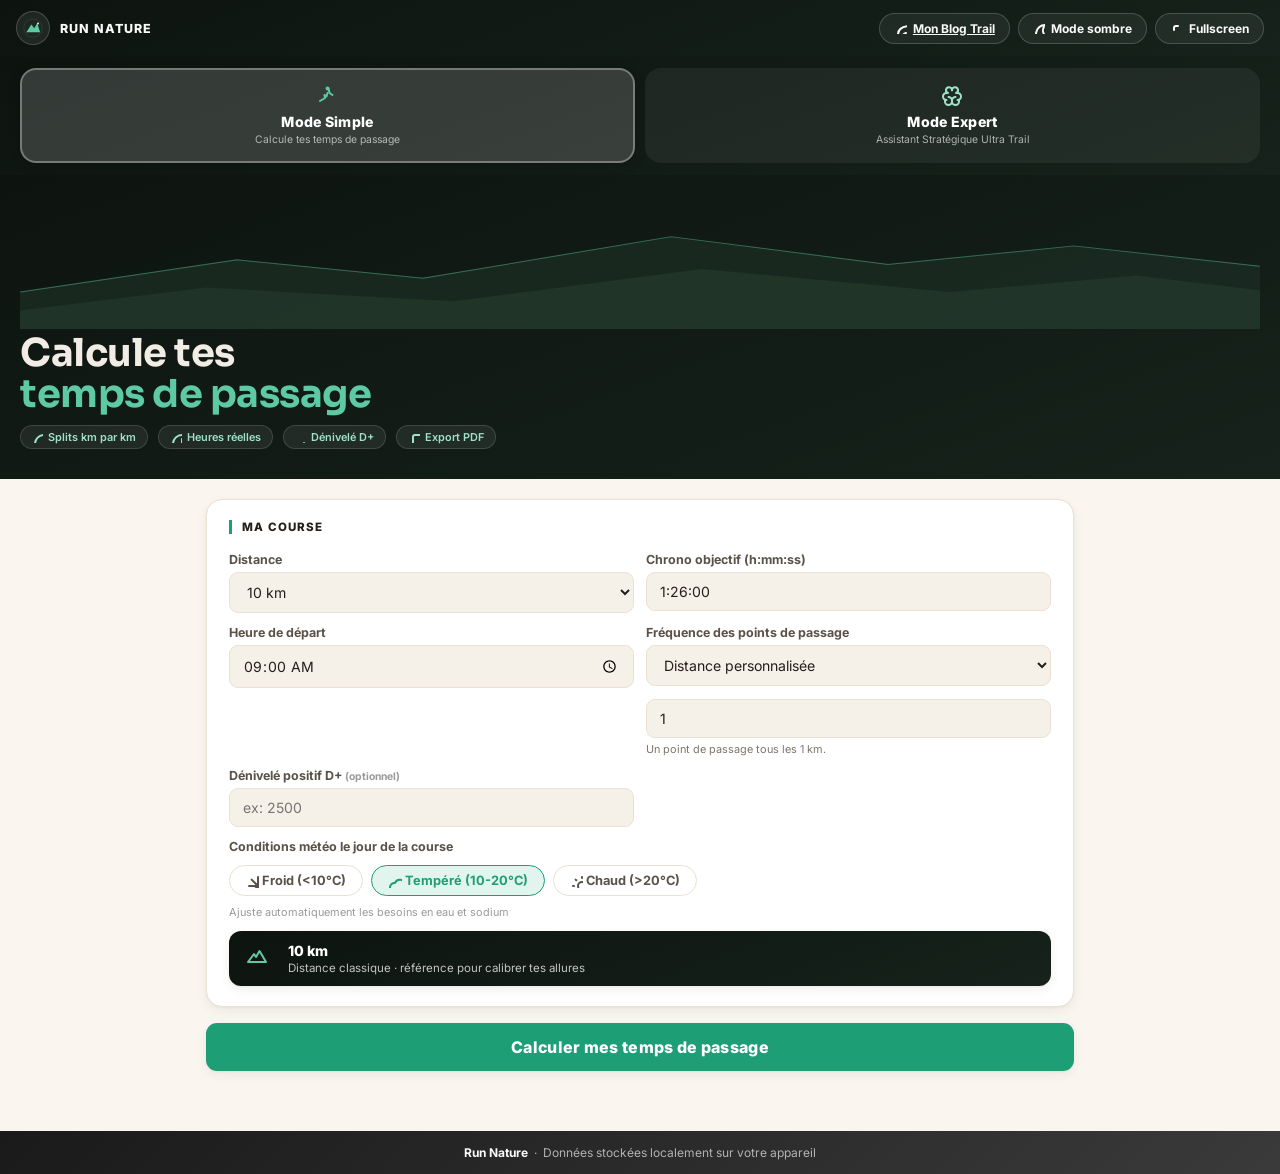
==== commit 91542d72: "Rebrand to Run Nature, fix oversized hero mountain, new app icon - Header/title/footer: "Seb Run Nat" ====
--- a/index.html
+++ b/index.html
@@ -3,7 +3,7 @@
 <head>
 <meta charset="UTF-8">
 <meta name="viewport" content="width=device-width, initial-scale=1.0">
-<title>Calculateur Temps de Passage Trail · Seb Run Nature</title>
+<title>Calculateur Temps de Passage Trail · Run Nature</title>
 <link rel="preconnect" href="https://fonts.googleapis.com">
 <link href="https://fonts.googleapis.com/css2?family=Sora:wght@500;600;700;800&family=Inter:wght@400;500;600;700;800&family=JetBrains+Mono:wght@400;700&display=swap" rel="stylesheet">
 <link rel="stylesheet" href="style.css">
@@ -81,16 +81,13 @@
 <div class="app-topbar">
   <a href="https://www.seb-run-nature.com" target="_blank" rel="noopener" class="app-logo">
     <div class="app-logo-icon">
-      <svg width="22" height="22" viewBox="0 0 210 210" fill="none" aria-hidden="true">
-        <circle cx="105" cy="105" r="98" fill="none" stroke="#fafafa" stroke-width="3"/>
-        <polygon points="40,150 73,76 106,150" fill="#cfcfcf"/>
-        <polygon points="62,150 105,40 148,150" fill="#fafafa"/>
-        <polygon points="129,150 162,78 195,150" fill="#cfcfcf"/>
-        <circle cx="160" cy="60" r="11" fill="#fafafa"/>
-        <line x1="32" y1="150" x2="178" y2="150" stroke="#fafafa" stroke-width="2.5"/>
+      <svg width="20" height="20" viewBox="0 0 210 210" fill="none" aria-hidden="true">
+        <circle cx="105" cy="105" r="96" fill="none" stroke="#5dcaa5" stroke-width="3" opacity="0.45"/>
+        <path d="M35 150 L88 68 L118 108 L150 55 L180 150 Z" fill="#5dcaa5"/>
+        <circle cx="158" cy="58" r="10" fill="#eef8f2"/>
       </svg>
     </div>
-    <span class="app-logo-text">Seb Run Nature</span>
+    <span class="app-logo-text">Run Nature</span>
   </a>
   <div class="app-topbar-actions">
     <a href="https://www.seb-run-nature.com" target="_blank" rel="noopener" class="app-topbar-btn"><svg class="ic" aria-hidden="true"><use href="#i-leaf"/></svg> Mon Blog Trail</a>
@@ -512,7 +509,7 @@
 </div><!-- fin app-content -->
 
 <div style="background:linear-gradient(135deg, #1a1a1a 0%, #2a2a2a 50%, #3a3a3a 100%);padding:14px 20px;text-align:center;font-size:.75rem;color:rgba(250,250,250,.65);font-family:var(--font-main);">
-  Cr&eacute;&eacute; avec <svg class="ic" aria-hidden="true"><use href="#i-heart"/></svg> par <a href="https://www.seb-run-nature.com" target="_blank" rel="noopener" style="color:#fafafa;font-weight:700;text-decoration:none;">Seb Run Nature</a> &nbsp;&middot;&nbsp; Donn&eacute;es stock&eacute;es localement sur votre appareil
+  <a href="https://www.seb-run-nature.com" target="_blank" rel="noopener" style="color:#fafafa;font-weight:700;text-decoration:none;">Run Nature</a> &nbsp;&middot;&nbsp; Donn&eacute;es stock&eacute;es localement sur votre appareil
 </div>
 
 
--- a/style.css
+++ b/style.css
@@ -88,8 +88,11 @@
 .app-topbar-actions{display:flex;gap:8px;margin-left:auto;flex-wrap:wrap;}
 .app-topbar-btn{display:inline-flex;align-items:center;gap:6px;padding:7px 14px;border-radius:20px;font-size:.75rem;font-weight:700;cursor:pointer;border:1.5px solid rgba(255,255,255,.18);background:rgba(255,255,255,.06);color:#fafafa;font-family:var(--font-main);transition:all .18s;white-space:nowrap;}
 .app-topbar-btn:hover{background:rgba(255,255,255,.14);border-color:rgba(255,255,255,.32);}
-.app-hero{background:var(--gradient-dark);padding:30px 20px 34px;margin-bottom:0;position:relative;overflow:hidden;}
-.app-hero-massif{position:absolute;left:0;right:0;bottom:0;width:100%;height:58%;pointer-events:none;z-index:0;}
+.app-hero{background:var(--gradient-dark);padding:34px 20px 30px;margin-bottom:0;position:relative;overflow:hidden;}
+/* Hauteur fixe (et non %) : le parent .app-hero n'a pas de hauteur explicite, donc un
+   height:% s'appuyait sur le ratio intrinsèque du viewBox et pouvait dépasser 400px de
+   haut sur un écran large — d'où le bandeau montagne disproportionné. */
+.app-hero-massif{position:absolute;left:0;right:0;bottom:0;width:100%;height:clamp(56px,14vw,120px);pointer-events:none;z-index:0;opacity:.9;}
 .app-hero>*{position:relative;z-index:2;}
 .app-hero-title{font-family:var(--font-display);font-weight:700;font-size:clamp(1.7rem,4.5vw,2.4rem);color:var(--hero-text);letter-spacing:-.5px;line-height:1.08;margin-bottom:10px;}
 .app-hero-title span{color:var(--hero-accent);}
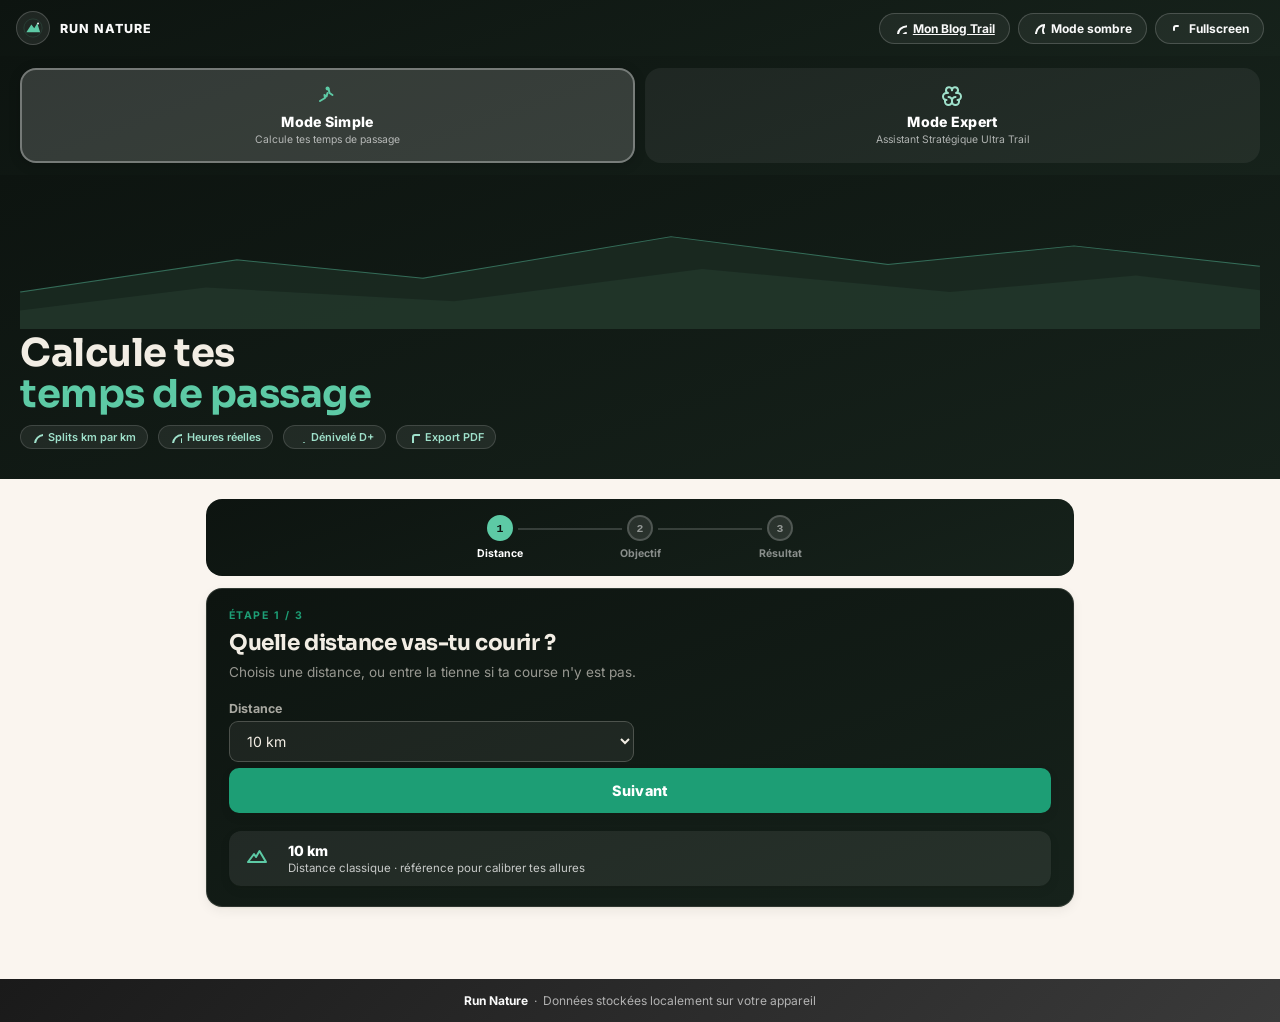
==== commit f17d1ebc: "Simplify nutrition (no brands, just Perso) and add discovery flow - Nutrition: removed branded produ" ====
--- a/index.html
+++ b/index.html
@@ -162,8 +162,23 @@
   </div>
 </div>
 
-<div class="cw-section">
-  <div class="cw-section-title">Ma course</div>
+<!-- PARCOURS DÉCOUVERTE — Mode Simple uniquement : une question à la fois -->
+<div class="simple-only wiz-chrome">
+  <div class="wiz-stepper">
+    <div class="wiz-step-item" id="wizDot0" onclick="goSimpleStep(0)">
+      <div class="wiz-dot">1</div><div class="wiz-step-label">Distance</div>
+    </div>
+    <div class="wiz-step-item" id="wizDot1" onclick="goSimpleStep(1)">
+      <div class="wiz-dot">2</div><div class="wiz-step-label">Objectif</div>
+    </div>
+    <div class="wiz-step-item" id="wizDot2">
+      <div class="wiz-dot">3</div><div class="wiz-step-label">Résultat</div>
+    </div>
+  </div>
+</div>
+
+<div class="cw-section" id="maCourseSection">
+  <div class="cw-section-title expert-only">Ma course</div>
 
   <!-- NOM DE LA COURSE -->
   <div class="cw-field expert-only" style="margin-bottom:14px;">
@@ -171,30 +186,47 @@
     <input type="text" id="raceName" placeholder="ex: Ultra Trail des Ardennes 2025" maxlength="60" style="font-size:.95rem;font-weight:600;">
   </div>
 
+  <!-- Intro Étape 1 (mode simple uniquement) -->
+  <div class="simple-only wiz-panel" id="wizPanel0">
+    <div class="wiz-eyebrow">Étape 1 / 3</div>
+    <div class="wiz-title">Quelle distance vas-tu courir&nbsp;?</div>
+    <div class="wiz-sub">Choisis une distance, ou entre la tienne si ta course n'y est pas.</div>
+  </div>
+  <!-- Intro Étape 2 (mode simple uniquement) -->
+  <div class="simple-only wiz-panel wiz-hidden" id="wizPanel1">
+    <div class="wiz-eyebrow">Étape 2 / 3</div>
+    <div class="wiz-title">Ton objectif pour cette course</div>
+    <div class="wiz-sub">Deux infos suffisent pour calculer tes temps de passage.</div>
+  </div>
+
   <div class="cw-grid">
-    <div class="cw-field">
-      <label class="cw-label" for="dist">Distance</label>
-      <select id="dist" onchange="onDistChange()">
-        <option value="5">5 km</option>
-        <option value="10" selected>10 km</option>
-        <option value="21.1">Semi-marathon 21,1 km</option>
-        <option value="42.195">Marathon 42,195 km</option>
-        <option value="custom">Distance personnalisée</option>
-      </select>
-    </div>
-    <div class="cw-field" id="customField" style="display:none;">
-      <label class="cw-label" for="customDist">Distance (km)</label>
-      <input type="number" id="customDist" min="1" max="200" step="0.1" placeholder="ex: 18.5" oninput="onDistChange()">
-    </div>
-    <div class="cw-field">
-      <label class="cw-label" for="targetTime">Chrono objectif (h:mm:ss)</label>
-      <input type="text" id="targetTime" placeholder="1:26:00" value="1:26:00">
-    </div>
-    <div class="cw-field">
-      <label class="cw-label" for="startTime">Heure de départ</label>
-      <input type="time" id="startTime" value="09:00">
-    </div>
-    <div class="cw-field">
+    <div id="wizStep0" class="wiz-contents">
+      <div class="cw-field">
+        <label class="cw-label" for="dist">Distance</label>
+        <select id="dist" onchange="onDistChange()">
+          <option value="5">5 km</option>
+          <option value="10" selected>10 km</option>
+          <option value="21.1">Semi-marathon 21,1 km</option>
+          <option value="42.195">Marathon 42,195 km</option>
+          <option value="custom">Distance personnalisée</option>
+        </select>
+      </div>
+      <div class="cw-field" id="customField" style="display:none;">
+        <label class="cw-label" for="customDist">Distance (km)</label>
+        <input type="number" id="customDist" min="1" max="200" step="0.1" placeholder="ex: 18.5" oninput="onDistChange()">
+      </div>
+    </div>
+    <div id="wizStep1" class="wiz-contents wiz-hidden">
+      <div class="cw-field">
+        <label class="cw-label" for="targetTime">Chrono objectif (h:mm:ss)</label>
+        <input type="text" id="targetTime" placeholder="1:26:00" value="1:26:00">
+      </div>
+      <div class="cw-field">
+        <label class="cw-label" for="startTime">Heure de départ</label>
+        <input type="time" id="startTime" value="09:00">
+      </div>
+    </div>
+    <div class="cw-field expert-only">
       <label class="cw-label" for="freq">Fréquence des points de passage</label>
       <select id="freq" onchange="onFreqChange()">
         <option value="custom" selected>Distance personnalisée</option>
@@ -213,11 +245,11 @@
         <option value="pos">Départ rapide (gestion en fin de course)</option>
       </select>
     </div>
-    <div class="cw-field">
+    <div class="cw-field expert-only">
       <label class="cw-label" for="dplus">Dénivelé positif D+ <span style="font-size:.65rem;color:#9a9a9a;">(optionnel)</span></label>
       <input type="number" id="dplus" min="0" max="20000" step="50" placeholder="ex: 2500" oninput="onDplusChange()">
     </div>
-    <div class="cw-field" id="terrainField" style="display:none;grid-column:1/-1;">
+    <div class="cw-field expert-only" id="terrainField" style="display:none;grid-column:1/-1;">
       <div class="cw-label" id="terrainLabel"><svg class="ic" aria-hidden="true"><use href="#i-mountain"/></svg> Technicité du terrain</div>
       <div class="terrain-pills" role="group" aria-labelledby="terrainLabel">
         <button class="terrain-pill on" onclick="setTerrain('easy',this)"><span class="cdot" style="background:#1d9e75"></span>Facile (×1.0)</button>
@@ -226,7 +258,7 @@
       </div>
       <div style="font-size:.68rem;color:#9a9a9a;margin-top:4px;">Pierriers, racines, dévers — ajuste le temps d'effort réel sur le D+</div>
     </div>
-    <div class="cw-field" style="grid-column:1/-1;">
+    <div class="cw-field expert-only" style="grid-column:1/-1;">
       <div class="cw-label" id="weatherLabel">Conditions météo le jour de la course</div>
       <div class="weather-pills" role="group" aria-labelledby="weatherLabel">
         <button class="weather-pill cold" onclick="setWeather('cold',this)" aria-pressed="false"><svg class="ic" aria-hidden="true"><use href="#i-snow"/></svg> Froid (&lt;10°C)</button>
@@ -242,6 +274,17 @@
       <div style="font-size:.68rem;color:#9a9a9a;margin-top:4px;">Ralentit progressivement l'allure sur les 30 derniers km — rend les temps de passage réalistes</div>
     </div>
   </div>
+
+  <!-- Navigation Étape 1 (mode simple uniquement) -->
+  <div class="simple-only wiz-panel wiz-actions" id="wizActions0">
+    <div class="wiz-btn-primary" onclick="simpleNext()">Suivant</div>
+  </div>
+  <!-- Navigation Étape 2 (mode simple uniquement) -->
+  <div class="simple-only wiz-panel wiz-hidden wiz-actions" id="wizActions1">
+    <div class="wiz-btn-ghost" onclick="simplePrev()">Précédent</div>
+    <div class="wiz-btn-primary" onclick="simpleNext()">Voir mes temps de passage</div>
+  </div>
+
   <div id="kmEffortBanner" class="km-effort-banner">
     <div style="flex-shrink:0;display:flex;"><svg class="ic ic-lg" aria-hidden="true" style="color:var(--hero-accent)"><use href="#i-bolt"/></svg></div>
     <div>
@@ -293,17 +336,14 @@
     <div class="cw-label" id="drinkLabel" style="display:block;margin-bottom:6px;"><svg class="ic" aria-hidden="true"><use href="#i-droplet"/></svg> Boisson dans tes flasques <span style="font-size:.65rem;color:#9a9a9a;">— glucides liquides déduits des solides à emporter</span></div>
     <div style="font-size:.72rem;color:#6b6b6b;margin-bottom:10px;line-height:1.5;">Si tu mets autre chose que de l'eau dans tes flasques, l'app calcule les glucides apportés par la boisson et te dit combien de solides tu dois encore prendre.</div>
     <div style="display:flex;gap:8px;flex-wrap:wrap;margin-bottom:10px;" id="drinkPills" role="group" aria-labelledby="drinkLabel">
-      <button class="terrain-pill on" id="dp-water"      onclick="setDrink('water')"      ><svg class="ic" aria-hidden="true"><use href="#i-droplet"/></svg> Eau pure</button>
-      <button class="terrain-pill"    id="dp-maurten160" onclick="setDrink('maurten160')" >🟡 Maurten 160 (40g/500ml)</button>
-      <button class="terrain-pill"    id="dp-maurten320" onclick="setDrink('maurten320')" >🟠 Maurten 320 (80g/500ml)</button>
-      <button class="terrain-pill"    id="dp-isostar"    onclick="setDrink('isostar')"    >🔵 Isostar (~18g/500ml)</button>
-      <button class="terrain-pill"    id="dp-custom"     onclick="setDrink('custom')"     ><svg class="ic" aria-hidden="true"><use href="#i-settings"/></svg> Autre</button>
+      <button class="terrain-pill on" id="dp-water"  onclick="setDrink('water')"  ><svg class="ic" aria-hidden="true"><use href="#i-droplet"/></svg> Eau pure</button>
+      <button class="terrain-pill"    id="dp-custom" onclick="setDrink('custom')" ><svg class="ic" aria-hidden="true"><use href="#i-settings"/></svg> Perso</button>
     </div>
     <div id="drinkCustomWrap" style="display:none;">
       <div class="cw-grid">
         <div class="cw-field">
           <label class="cw-label" for="drinkName">Nom de la boisson</label>
-          <input type="text" id="drinkName" placeholder="ex: High5 Zero, SIS Beta Fuel…" maxlength="30" oninput="updateNutritionPreview()">
+          <input type="text" id="drinkName" placeholder="ex: ma boisson d'effort" maxlength="30" oninput="updateNutritionPreview()">
         </div>
         <div class="cw-field">
           <label class="cw-label" for="drinkCarbs500">Glucides pour 500ml (g)</label>
@@ -315,50 +355,24 @@
 
   <!-- PRODUIT NUTRITION -->
   <div style="margin-top:14px;border-top:1px solid #cfcfcf;padding-top:14px;">
-    <div class="cw-label" id="productsLabel" style="display:block;margin-bottom:6px;"><svg class="ic" aria-hidden="true"><use href="#i-backpack"/></svg> Produits solides <span style="font-size:.65rem;color:#9a9a9a;">— sélection multiple possible · l'app alterne selon l'heure de la journée</span></div>
-
-    <!-- Info rythme circadien -->
-    <div style="font-size:.7rem;color:#6b6b6b;background:#fafafa;border:1px solid #cfcfcf;border-radius:8px;padding:8px 12px;margin-bottom:10px;border-left:3px solid #323232;line-height:1.7;">
-      <svg class="ic" aria-hidden="true"><use href="#i-clock"/></svg> <strong style="color:var(--c-ink);">Rythme circadien automatique :</strong>
-      Matin/Après-midi <span style="color:#4a6e57;font-weight:700;">🟡 Sucré</span> ·
-      Midi &amp; Soir <span style="color:#8a6a3a;font-weight:700;">🔴 Salé</span> ·
-      Nuit <span style="color:#4a6e57;font-weight:700;">🟡 Sucré</span>
-    </div>
-
-    <div style="display:flex;gap:8px;flex-wrap:wrap;margin-bottom:10px;" id="productPills" role="group" aria-labelledby="productsLabel">
-      <button class="terrain-pill" id="pp-naak_sucre" onclick="toggleProduct('naak_sucre')">🟢 Naak Purée sucrée <span style="font-size:.65rem;opacity:.7;">26g</span></button>
-      <button class="terrain-pill" id="pp-naak_sale"  onclick="toggleProduct('naak_sale')" >🟤 Naak Purée salée <span style="font-size:.65rem;opacity:.7;">26g</span></button>
-      <button class="terrain-pill" id="pp-deca"       onclick="toggleProduct('deca')"      >🔶 Decathlon Fruit Mix <span style="font-size:.65rem;opacity:.7;">25g</span></button>
-      <button class="terrain-pill" id="pp-gel"        onclick="toggleProduct('gel')"       ><svg class="ic" aria-hidden="true"><use href="#i-pill"/></svg> Gel <span style="font-size:.65rem;opacity:.7;">25g</span></button>
-      <button class="terrain-pill" id="pp-barre"      onclick="toggleProduct('barre')"     ><svg class="ic" aria-hidden="true"><use href="#i-pill"/></svg> Barre <span style="font-size:.65rem;opacity:.7;">35g</span></button>
-      <button class="terrain-pill" id="pp-perso"      onclick="toggleProduct('perso')"     ><svg class="ic" aria-hidden="true"><use href="#i-settings"/></svg> Perso</button>
-    </div>
-
-    <div id="productCustomWrap" style="display:none;">
-      <div class="cw-grid">
-        <div class="cw-field">
-          <label class="cw-label" for="productName">Nom du produit</label>
-          <input type="text" id="productName" placeholder="ex: SIS Go, High5…" maxlength="30" oninput="updateNutritionPreview()">
-        </div>
-        <div class="cw-field">
-          <label class="cw-label" for="productCarbs">Glucides / unité (g)</label>
-          <input type="number" id="productCarbs" min="5" max="100" step="1" placeholder="ex: 22" oninput="updateNutritionPreview()">
-        </div>
-        <div class="cw-field">
-          <label class="cw-label" for="productSodium">Sodium / unité (mg) <span style="font-size:.65rem;color:#9a9a9a;">optionnel</span></label>
-          <input type="number" id="productSodium" min="0" max="2000" step="10" placeholder="ex: 200" oninput="updateNutritionPreview()">
-        </div>
-        <div class="cw-field">
-          <label class="cw-label" for="productSweet">Sucré ou salé ?</label>
-          <select id="productSweet" oninput="updateNutritionPreview()" style="width:100%;padding:8px;border-radius:8px;border:1px solid #cfcfcf;">
-            <option value="sweet">🟡 Sucré</option>
-            <option value="salty">🔴 Salé</option>
-          </select>
-        </div>
-      </div>
-    </div>
-
-    <!-- Récap sélection -->
+    <div class="cw-label" id="productsLabel" style="display:block;margin-bottom:6px;"><svg class="ic" aria-hidden="true"><use href="#i-backpack"/></svg> Ton produit solide <span style="font-size:.65rem;color:#9a9a9a;">— optionnel, pas de marque imposée</span></div>
+    <div style="font-size:.72rem;color:#6b6b6b;margin-bottom:10px;line-height:1.5;">Laisse vide si tu ne sais pas encore quoi emporter — l'app affiche juste les grammes de glucides à couvrir. Remplis si tu veux voir combien d'unités de TON produit ça représente.</div>
+    <div class="cw-grid">
+      <div class="cw-field">
+        <label class="cw-label" for="productName">Nom du produit</label>
+        <input type="text" id="productName" placeholder="ex: mes gels maison" maxlength="30" oninput="updateNutritionPreview()">
+      </div>
+      <div class="cw-field">
+        <label class="cw-label" for="productCarbs">Glucides / unité (g)</label>
+        <input type="number" id="productCarbs" min="5" max="100" step="1" placeholder="ex: 22" oninput="updateNutritionPreview()">
+      </div>
+      <div class="cw-field">
+        <label class="cw-label" for="productSodium">Sodium / unité (mg) <span style="font-size:.65rem;color:#9a9a9a;">optionnel</span></label>
+        <input type="number" id="productSodium" min="0" max="2000" step="10" placeholder="ex: 200" oninput="updateNutritionPreview()">
+      </div>
+    </div>
+
+    <!-- Récap produit -->
     <div id="productSelectionInfo" style="display:none;font-size:.7rem;color:var(--c-ink);background:var(--c-bg);border-radius:8px;padding:8px 12px;margin-top:8px;border:1px solid var(--c-line);line-height:1.8;"></div>
   </div>
 
@@ -394,11 +408,15 @@
   </div>
 </div>
 
-<button class="cw-btn" onclick="calculate()" aria-label="Calculer mes temps de passage et mon plan de ravitaillement"><span class="btn-label-simple">Calculer mes temps de passage</span><span class="btn-label-expert">Calculer mes temps de passage + mes ravitos</span></button>
+<button class="cw-btn expert-only" onclick="calculate()" aria-label="Calculer mes temps de passage et mon plan de ravitaillement"><span class="btn-label-simple">Calculer mes temps de passage</span><span class="btn-label-expert">Calculer mes temps de passage + mes ravitos</span></button>
 
 <div id="output" style="display:none;">
 
   <div class="cw-section" style="margin-top:12px;">
+    <div class="simple-only wiz-panel" id="wizResultHead">
+      <div class="wiz-eyebrow">Étape 3 / 3</div>
+      <div class="wiz-btn-ghost wiz-btn-modifier" onclick="simpleRestart()">Modifier mes réponses</div>
+    </div>
     <div id="raceNameDisplay" style="display:none;font-family:var(--font-display);font-weight:700;font-size:1.15rem;letter-spacing:-.3px;color:var(--c-ink);margin-bottom:10px;"></div>
     <div class="res-cards">
       <div class="res-card"><div class="res-val" id="rAllure">—</div><div class="res-lbl">Allure moyenne</div></div>
--- a/style.css
+++ b/style.css
@@ -328,6 +328,75 @@
 body.mode-expert .btn-label-expert{display:inline;}
 /* Fallback si aucune classe de mode n'est posée (chargement initial) */
 body:not(.mode-simple):not(.mode-expert) .btn-label-simple{display:inline;}
+/* ── PARCOURS DÉCOUVERTE (Mode Simple) — une question à la fois ─────────── */
+.wiz-contents{display:contents;}
+.wiz-hidden{display:none!important;}
+
+.wiz-chrome{background:var(--gradient-dark);padding:16px 20px;border-radius:var(--radius-lg);margin-bottom:12px;}
+.wiz-stepper{display:flex;align-items:flex-start;gap:0;max-width:420px;margin:0 auto;}
+.wiz-step-item{flex:1;display:flex;flex-direction:column;align-items:center;gap:6px;position:relative;}
+.wiz-step-item:not(:last-child)::after{content:'';position:absolute;top:13px;left:calc(50% + 18px);right:calc(-50% + 18px);height:2px;background:rgba(255,255,255,.16);}
+.wiz-step-item.done:not(:last-child)::after{background:var(--hero-accent);}
+#wizDot0,#wizDot1{cursor:pointer;}
+.wiz-dot{width:26px;height:26px;border-radius:50%;display:flex;align-items:center;justify-content:center;font-family:var(--font-mono);font-size:.72rem;font-weight:700;background:rgba(255,255,255,.10);color:rgba(255,255,255,.5);border:2px solid rgba(255,255,255,.18);position:relative;z-index:1;}
+.wiz-step-item.current .wiz-dot{background:var(--hero-accent);color:#0d1410;border-color:var(--hero-accent);}
+.wiz-step-item.done .wiz-dot{background:transparent;color:var(--hero-accent);border-color:var(--hero-accent);}
+.wiz-step-label{font-size:.66rem;font-weight:700;color:rgba(255,255,255,.5);}
+.wiz-step-item.current .wiz-step-label{color:#fff;}
+.wiz-step-item.done .wiz-step-label{color:var(--hero-accent);}
+
+.wiz-panel{margin-bottom:18px;}
+.wiz-eyebrow{font-size:.66rem;font-weight:700;color:var(--c-accent);text-transform:uppercase;letter-spacing:.14em;margin-bottom:8px;}
+.wiz-title{font-family:var(--font-display);font-weight:700;font-size:1.35rem;letter-spacing:-.02em;line-height:1.2;margin-bottom:6px;color:var(--c-ink);}
+.wiz-sub{font-size:.85rem;color:var(--c-ink-mute);line-height:1.5;}
+body.mode-simple .wiz-actions{display:flex;gap:10px;margin-top:6px;}
+.wiz-btn-primary,.wiz-btn-ghost{flex:1;padding:14px;border-radius:10px;font-size:.9rem;font-weight:800;letter-spacing:.2px;cursor:pointer;text-align:center;transition:all .15s;}
+.wiz-btn-primary{background:var(--c-accent);color:#fff;box-shadow:var(--shadow-md);}
+.wiz-btn-primary:hover{box-shadow:var(--shadow-lg);transform:translateY(-1px);}
+.wiz-btn-ghost{flex:0 0 auto;padding:14px 20px;background:var(--c-surface);color:var(--c-ink-soft);border:1.5px solid var(--c-line);}
+.wiz-btn-ghost:hover{border-color:var(--c-line-soft);}
+body.mode-simple #wizResultHead{display:flex;align-items:center;justify-content:space-between;margin-bottom:14px;}
+.wiz-btn-modifier{flex:0 0 auto;padding:8px 16px;font-size:.78rem;}
+
+/* Habillage sombre "Outdoor Premium" du parcours découverte — fiche technique
+   plutôt qu'app utilitaire (fond charbon-forêt, lignes fines, mono pour les chiffres) */
+body.mode-simple #maCourseSection,
+body.mode-simple #output>.cw-section{
+  background:var(--gradient-dark);
+  border-color:rgba(242,237,228,.14);
+}
+body.mode-simple #maCourseSection .cw-label{color:rgba(242,237,228,.68);}
+body.mode-simple #maCourseSection input,
+body.mode-simple #maCourseSection select{
+  background:rgba(255,255,255,.06);
+  border-color:rgba(242,237,228,.22);
+  color:var(--hero-text);
+}
+body.mode-simple #maCourseSection input:focus,
+body.mode-simple #maCourseSection select:focus{
+  border-color:var(--hero-accent);
+  background:rgba(255,255,255,.10);
+  box-shadow:0 0 0 3px rgba(93,202,165,.18);
+}
+body.mode-simple #maCourseSection .wiz-title{color:var(--hero-text);}
+body.mode-simple #maCourseSection .wiz-sub{color:rgba(242,237,228,.6);}
+body.mode-simple #distBanner{background:rgba(255,255,255,.07);}
+body.mode-simple .wiz-btn-ghost{background:rgba(255,255,255,.07);color:rgba(242,237,228,.75);border-color:rgba(242,237,228,.22);}
+body.mode-simple .wiz-btn-ghost:hover{border-color:rgba(242,237,228,.4);}
+
+/* Étape 3 (résultat), même habillage sombre */
+body.mode-simple #output>.cw-section .res-card{background:rgba(255,255,255,.05);border-color:rgba(242,237,228,.14);}
+body.mode-simple #output>.cw-section .res-val{color:var(--hero-text);}
+body.mode-simple #output>.cw-section .res-lbl{color:rgba(242,237,228,.55);}
+body.mode-simple #output>.cw-section th{background:rgba(255,255,255,.08);color:var(--hero-text);}
+body.mode-simple #output>.cw-section td{color:var(--hero-text);border-bottom-color:rgba(242,237,228,.10);}
+body.mode-simple #output>.cw-section tr:hover td{background:rgba(255,255,255,.04)!important;}
+body.mode-simple #output>.cw-section tr:last-child td{background:rgba(93,202,165,.16);}
+body.mode-simple #output>.cw-section tr.is-half td{background:rgba(255,255,255,.06);}
+body.mode-simple #arriveeBanner{background:rgba(255,255,255,.08);color:var(--hero-text);}
+body.mode-simple #output>.cw-section .disclaimer{background:rgba(255,255,255,.05);border-color:rgba(242,237,228,.14);color:rgba(242,237,228,.6);}
+body.mode-simple #output>.cw-section .disclaimer strong{color:rgba(242,237,228,.85);}
+
 /* SAVE BAR */
 .save-bar{display:flex;align-items:center;justify-content:space-between;flex-wrap:wrap;gap:8px;background:var(--c-ink);border-radius:var(--radius-md);padding:10px 16px;margin-bottom:12px;}
 .save-bar-left{display:flex;align-items:center;gap:10px;}
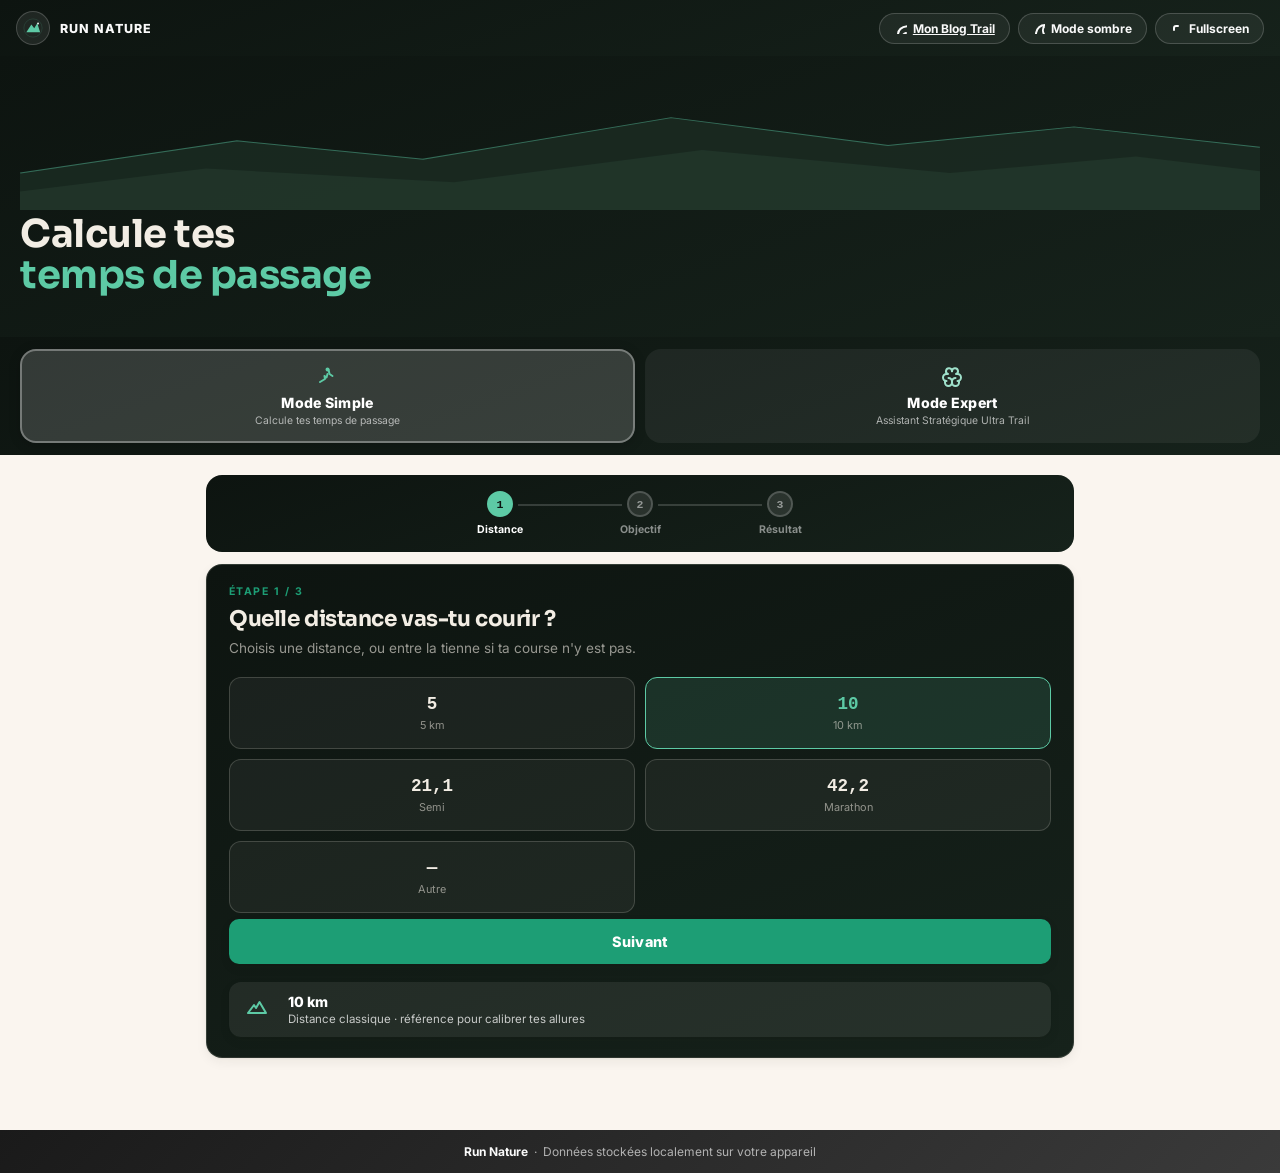
==== commit 1536870d: "Distance chips in Mode Simple, hero cleanup - Mode Simple's distance step now uses tappable chips (5" ====
--- a/index.html
+++ b/index.html
@@ -96,6 +96,24 @@
   </div>
 </div>
 
+<!-- HERO — adapté selon le mode -->
+<div class="app-hero" id="heroSimple">
+  <svg class="app-hero-massif" viewBox="0 0 400 130" preserveAspectRatio="none" aria-hidden="true">
+    <path d="M0,90 L70,55 L130,75 L210,30 L280,60 L340,40 L400,62 L400,130 L0,130 Z" fill="#1a2a21"/>
+    <path d="M0,110 L60,85 L140,100 L220,65 L300,90 L360,72 L400,88 L400,130 L0,130 Z" fill="#22372b"/>
+    <path d="M0,90 L70,55 L130,75 L210,30 L280,60 L340,40 L400,62" fill="none" stroke="#5dcaa5" stroke-width="1" opacity="0.5"/>
+  </svg>
+  <div class="app-hero-title">Calcule tes<br><span>temps de passage</span></div>
+</div>
+<div class="app-hero" id="heroExpert" style="display:none;">
+  <svg class="app-hero-massif" viewBox="0 0 400 130" preserveAspectRatio="none" aria-hidden="true">
+    <path d="M0,90 L70,55 L130,75 L210,30 L280,60 L340,40 L400,62 L400,130 L0,130 Z" fill="#1a2a21"/>
+    <path d="M0,110 L60,85 L140,100 L220,65 L300,90 L360,72 L400,88 L400,130 L0,130 Z" fill="#22372b"/>
+    <path d="M0,90 L70,55 L130,75 L210,30 L280,60 L340,40 L400,62" fill="none" stroke="#5dcaa5" stroke-width="1" opacity="0.5"/>
+  </svg>
+  <div class="app-hero-title">Assistant Stratégique<br><span>Ultra Trail</span></div>
+</div>
+
 <!-- SÉLECTEUR DE MODE -->
 <div class="mode-selector">
   <button class="mode-btn active" id="modeSimpleBtn" onclick="setMode('simple')">
@@ -110,38 +128,6 @@
   </button>
 </div>
 
-<!-- HERO — adapté selon le mode -->
-<div class="app-hero" id="heroSimple">
-  <svg class="app-hero-massif" viewBox="0 0 400 130" preserveAspectRatio="none" aria-hidden="true">
-    <path d="M0,90 L70,55 L130,75 L210,30 L280,60 L340,40 L400,62 L400,130 L0,130 Z" fill="#1a2a21"/>
-    <path d="M0,110 L60,85 L140,100 L220,65 L300,90 L360,72 L400,88 L400,130 L0,130 Z" fill="#22372b"/>
-    <path d="M0,90 L70,55 L130,75 L210,30 L280,60 L340,40 L400,62" fill="none" stroke="#5dcaa5" stroke-width="1" opacity="0.5"/>
-  </svg>
-  <div class="app-hero-title">Calcule tes<br><span>temps de passage</span></div>
-  <div class="app-hero-sub">
-    <span class="app-hero-badge"><svg class="ic" aria-hidden="true"><use href="#i-clock"/></svg> Splits km par km</span>
-    <span class="app-hero-badge"><svg class="ic" aria-hidden="true"><use href="#i-clock"/></svg> Heures réelles</span>
-    <span class="app-hero-badge"><svg class="ic" aria-hidden="true"><use href="#i-mountain"/></svg> Dénivelé D+</span>
-    <span class="app-hero-badge"><svg class="ic" aria-hidden="true"><use href="#i-file"/></svg> Export PDF</span>
-  </div>
-</div>
-<div class="app-hero" id="heroExpert" style="display:none;">
-  <svg class="app-hero-massif" viewBox="0 0 400 130" preserveAspectRatio="none" aria-hidden="true">
-    <path d="M0,90 L70,55 L130,75 L210,30 L280,60 L340,40 L400,62 L400,130 L0,130 Z" fill="#1a2a21"/>
-    <path d="M0,110 L60,85 L140,100 L220,65 L300,90 L360,72 L400,88 L400,130 L0,130 Z" fill="#22372b"/>
-    <path d="M0,90 L70,55 L130,75 L210,30 L280,60 L340,40 L400,62" fill="none" stroke="#5dcaa5" stroke-width="1" opacity="0.5"/>
-  </svg>
-  <div class="app-hero-title">Assistant Stratégique<br><span>Ultra Trail</span></div>
-  <div class="app-hero-sub">
-    <span class="app-hero-badge"><svg class="ic" aria-hidden="true"><use href="#i-clock"/></svg> Splits km par km</span>
-    <span class="app-hero-badge"><svg class="ic" aria-hidden="true"><use href="#i-droplet"/></svg> Nutrition intelligente</span>
-    <span class="app-hero-badge"><svg class="ic" aria-hidden="true"><use href="#i-mountain"/></svg> Dénivelé D+</span>
-    <span class="app-hero-badge"><svg class="ic" aria-hidden="true"><use href="#i-backpack"/></svg> Poids du sac</span>
-    <span class="app-hero-badge"><svg class="ic" aria-hidden="true"><use href="#i-coffee"/></svg> Protocole caféine</span>
-    <span class="app-hero-badge"><svg class="ic" aria-hidden="true"><use href="#i-file"/></svg> Export PDF</span>
-  </div>
-</div>
-
 <div class="app-content">
 <div class="cw">
 
@@ -201,7 +187,7 @@
 
   <div class="cw-grid">
     <div id="wizStep0" class="wiz-contents">
-      <div class="cw-field">
+      <div class="cw-field expert-only">
         <label class="cw-label" for="dist">Distance</label>
         <select id="dist" onchange="onDistChange()">
           <option value="5">5 km</option>
@@ -210,6 +196,15 @@
           <option value="42.195">Marathon 42,195 km</option>
           <option value="custom">Distance personnalisée</option>
         </select>
+      </div>
+      <div class="cw-field simple-only" id="wizDistChipsField" style="grid-column:1/-1;">
+        <div class="wiz-dist-chips" id="wizDistChips" role="group" aria-label="Distance">
+          <div class="wiz-chip" data-dist="5" onclick="pickSimpleDist('5',this)"><div class="wiz-chip-val">5</div><div class="wiz-chip-lbl">5 km</div></div>
+          <div class="wiz-chip on" data-dist="10" onclick="pickSimpleDist('10',this)"><div class="wiz-chip-val">10</div><div class="wiz-chip-lbl">10 km</div></div>
+          <div class="wiz-chip" data-dist="21.1" onclick="pickSimpleDist('21.1',this)"><div class="wiz-chip-val">21,1</div><div class="wiz-chip-lbl">Semi</div></div>
+          <div class="wiz-chip" data-dist="42.195" onclick="pickSimpleDist('42.195',this)"><div class="wiz-chip-val">42,2</div><div class="wiz-chip-lbl">Marathon</div></div>
+          <div class="wiz-chip" data-dist="custom" onclick="pickSimpleDist('custom',this)"><div class="wiz-chip-val">—</div><div class="wiz-chip-lbl">Autre</div></div>
+        </div>
       </div>
       <div class="cw-field" id="customField" style="display:none;">
         <label class="cw-label" for="customDist">Distance (km)</label>
--- a/style.css
+++ b/style.css
@@ -358,6 +358,18 @@
 body.mode-simple #wizResultHead{display:flex;align-items:center;justify-content:space-between;margin-bottom:14px;}
 .wiz-btn-modifier{flex:0 0 auto;padding:8px 16px;font-size:.78rem;}
 
+/* Pastilles de distance (Mode Simple, étape 1) */
+.wiz-dist-chips{display:grid;grid-template-columns:1fr 1fr;gap:10px;}
+.wiz-chip{padding:16px 12px;border-radius:var(--radius-md);cursor:pointer;text-align:center;transition:all .15s;}
+.wiz-chip-val{font-family:var(--font-mono);font-weight:700;font-size:1.1rem;}
+.wiz-chip-lbl{font-size:.68rem;margin-top:4px;}
+body.mode-simple .wiz-chip{background:rgba(255,255,255,.05);border:1.5px solid rgba(242,237,228,.18);}
+body.mode-simple .wiz-chip:hover{border-color:rgba(242,237,228,.32);}
+body.mode-simple .wiz-chip.on{border-color:var(--hero-accent);background:rgba(93,202,165,.14);}
+body.mode-simple .wiz-chip-val{color:var(--hero-text);}
+body.mode-simple .wiz-chip.on .wiz-chip-val{color:var(--hero-accent);}
+body.mode-simple .wiz-chip-lbl{color:rgba(242,237,228,.55);}
+
 /* Habillage sombre "Outdoor Premium" du parcours découverte — fiche technique
    plutôt qu'app utilitaire (fond charbon-forêt, lignes fines, mono pour les chiffres) */
 body.mode-simple #maCourseSection,
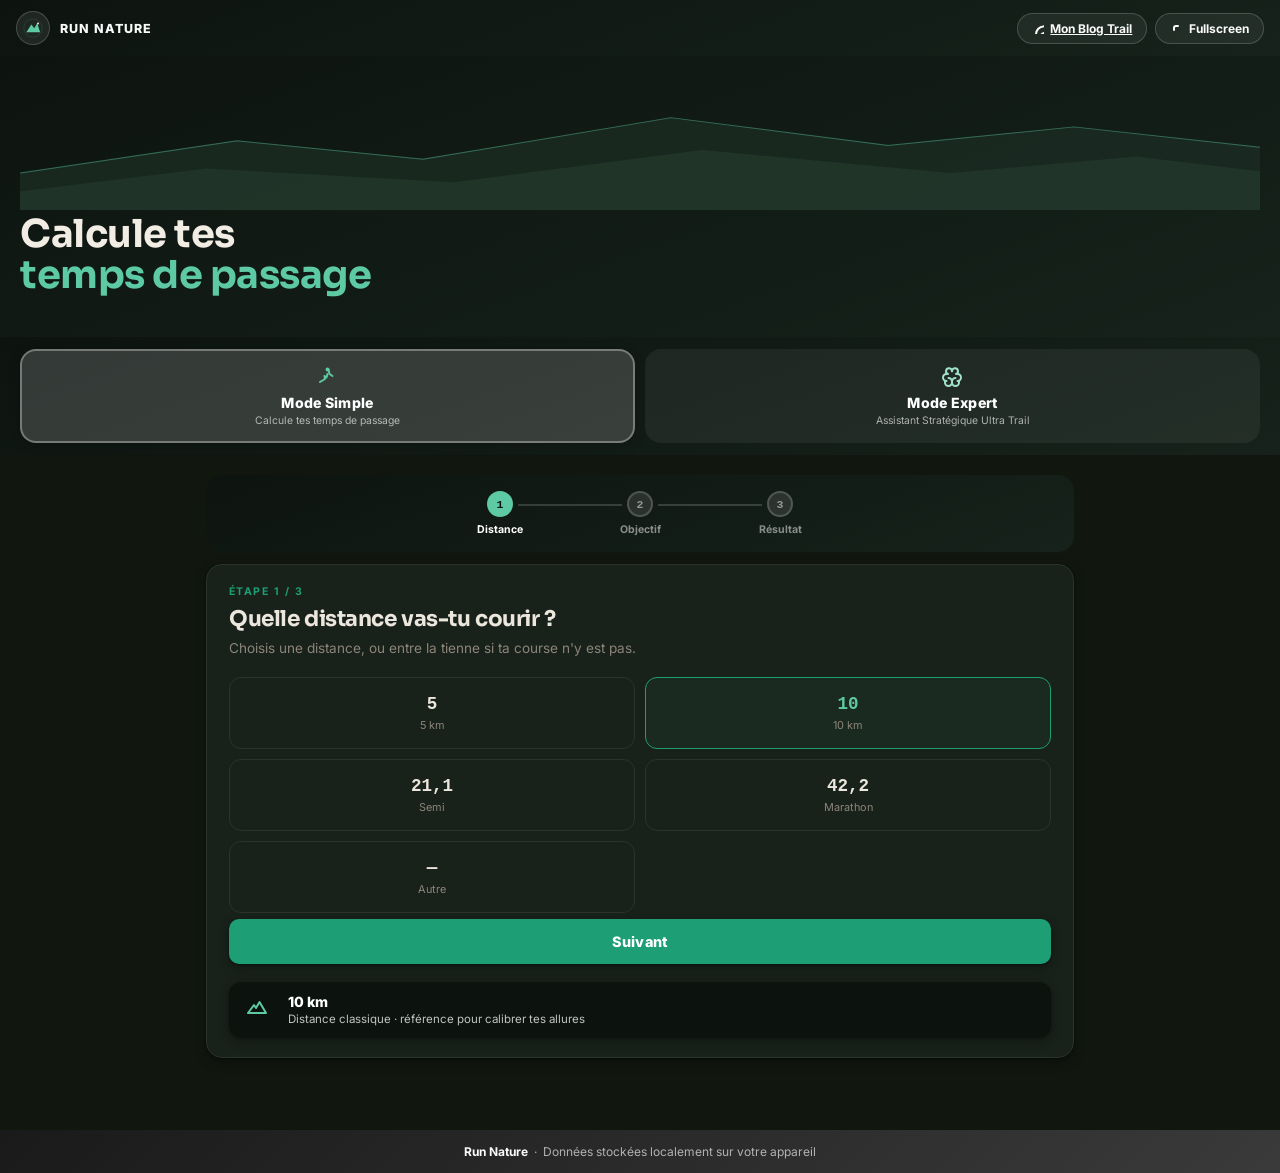
==== commit 69e87450: "Simplify Mode Expert: unified dark theme, fewer/merged controls - Promoted the former "Mode sombre" " ====
--- a/index.html
+++ b/index.html
@@ -76,6 +76,7 @@
 <g id="i-expand"><path d="M4 8v-2a2 2 0 0 1 2 -2h2M4 16v2a2 2 0 0 0 2 2h2M16 4h2a2 2 0 0 1 2 2v2M16 20h2a2 2 0 0 0 2 -2v-2"/></g>
 <g id="i-arrow-right"><path d="M5 12h14"/><path d="M13 6l6 6l-6 6"/></g>
 <g id="i-dot"><circle cx="12" cy="12" r="4" fill="currentColor" stroke="none"/></g>
+<g id="i-chevron"><path d="M6 9l6 6l6 -6"/></g>
 </defs></svg>
 <!-- TOPBAR -->
 <div class="app-topbar">
@@ -91,7 +92,6 @@
   </a>
   <div class="app-topbar-actions">
     <a href="https://www.seb-run-nature.com" target="_blank" rel="noopener" class="app-topbar-btn"><svg class="ic" aria-hidden="true"><use href="#i-leaf"/></svg> Mon Blog Trail</a>
-    <button class="app-topbar-btn" onclick="toggleDark()" id="darkBtn"><svg class="ic" aria-hidden="true"><use href="#i-moon"/></svg> Mode sombre</button>
     <button class="app-topbar-btn" onclick="toggleFullscreen()" id="fsBtn"><svg class="ic" aria-hidden="true"><use href="#i-expand"/></svg> Fullscreen</button>
   </div>
 </div>
@@ -222,51 +222,9 @@
       </div>
     </div>
     <div class="cw-field expert-only">
-      <label class="cw-label" for="freq">Fréquence des points de passage</label>
-      <select id="freq" onchange="onFreqChange()">
-        <option value="custom" selected>Distance personnalisée</option>
-        <option value="">Laisser vide (départ et arrivée seulement)</option>
-      </select>
-      <div id="freqCustomField" style="margin-top:8px;">
-        <input type="number" id="freqCustom" min="0.5" max="50" step="0.5" value="1" placeholder="ex: 1" oninput="onFreqChange()">
-        <div style="font-size:.68rem;color:var(--c-ink-mute);margin-top:4px;">Un point de passage tous les <span id="freqCustomEcho">1</span> km.</div>
-      </div>
-    </div>
-    <div class="cw-field expert-only">
-      <label class="cw-label" for="strat">Stratégie de course</label>
-      <select id="strat">
-        <option value="even">Allure régulière</option>
-        <option value="neg">Départ conservateur (accélération finale)</option>
-        <option value="pos">Départ rapide (gestion en fin de course)</option>
-      </select>
-    </div>
-    <div class="cw-field expert-only">
-      <label class="cw-label" for="dplus">Dénivelé positif D+ <span style="font-size:.65rem;color:#9a9a9a;">(optionnel)</span></label>
-      <input type="number" id="dplus" min="0" max="20000" step="50" placeholder="ex: 2500" oninput="onDplusChange()">
-    </div>
-    <div class="cw-field expert-only" id="terrainField" style="display:none;grid-column:1/-1;">
-      <div class="cw-label" id="terrainLabel"><svg class="ic" aria-hidden="true"><use href="#i-mountain"/></svg> Technicité du terrain</div>
-      <div class="terrain-pills" role="group" aria-labelledby="terrainLabel">
-        <button class="terrain-pill on" onclick="setTerrain('easy',this)"><span class="cdot" style="background:#1d9e75"></span>Facile (×1.0)</button>
-        <button class="terrain-pill" onclick="setTerrain('tech',this)"><span class="cdot" style="background:#ba7517"></span>Technique (×1.2)</button>
-        <button class="terrain-pill" onclick="setTerrain('expert',this)"><span class="cdot" style="background:#e24b4a"></span>Expert / Skyrunning (×1.5)</button>
-      </div>
-      <div style="font-size:.68rem;color:#9a9a9a;margin-top:4px;">Pierriers, racines, dévers — ajuste le temps d'effort réel sur le D+</div>
-    </div>
-    <div class="cw-field expert-only" style="grid-column:1/-1;">
-      <div class="cw-label" id="weatherLabel">Conditions météo le jour de la course</div>
-      <div class="weather-pills" role="group" aria-labelledby="weatherLabel">
-        <button class="weather-pill cold" onclick="setWeather('cold',this)" aria-pressed="false"><svg class="ic" aria-hidden="true"><use href="#i-snow"/></svg> Froid (&lt;10°C)</button>
-        <button class="weather-pill moderate on" onclick="setWeather('moderate',this)" aria-pressed="true"><svg class="ic" aria-hidden="true"><use href="#i-cloud"/></svg> Tempéré (10-20°C)</button>
-        <button class="weather-pill hot" onclick="setWeather('hot',this)" aria-pressed="false"><svg class="ic" aria-hidden="true"><use href="#i-sun"/></svg> Chaud (&gt;20°C)</button>
-      </div>
-      <div style="font-size:.68rem;color:#9a9a9a;margin-top:4px;">Ajuste automatiquement les besoins en eau et sodium</div>
-    </div>
-    <div class="cw-field expert-only" style="grid-column:1/-1;">
-      <label class="cw-label" for="fatigueSlider"><svg class="ic" aria-hidden="true"><use href="#i-trend-down"/></svg> Dérive de fatigue <span id="fatigueVal" style="font-weight:500;">0% — Allure constante</span></label>
-      <input type="range" id="fatigueSlider" min="0" max="30" value="0" step="5" oninput="onFatigueChange(this.value)">
-      <div class="fatigue-labels"><span>Constant</span><span>−10%</span><span>−20%</span><span>−30%</span></div>
-      <div style="font-size:.68rem;color:#9a9a9a;margin-top:4px;">Ralentit progressivement l'allure sur les 30 derniers km — rend les temps de passage réalistes</div>
+      <label class="cw-label" for="freqCustom">Un point de passage tous les combien de km ?</label>
+      <input type="number" id="freqCustom" min="0" max="50" step="0.5" value="1" placeholder="ex: 1">
+      <div style="font-size:.68rem;color:var(--c-ink-mute);margin-top:4px;">0 ou vide = uniquement départ et arrivée.</div>
     </div>
   </div>
 
@@ -280,14 +238,6 @@
     <div class="wiz-btn-primary" onclick="simpleNext()">Voir mes temps de passage</div>
   </div>
 
-  <div id="kmEffortBanner" class="km-effort-banner">
-    <div style="flex-shrink:0;display:flex;"><svg class="ic ic-lg" aria-hidden="true" style="color:var(--hero-accent)"><use href="#i-bolt"/></svg></div>
-    <div>
-      <div class="ke-val" id="kmEffortVal">— km-effort</div>
-      <div class="ke-lbl">Distance effort réelle (D+ intégré)</div>
-      <div class="ke-detail" id="kmEffortDetail"></div>
-    </div>
-  </div>
   <div id="distBanner" class="dist-banner">
     <div class="dist-banner-icon" style="display:flex;align-items:center;"><svg class="ic ic-lg" aria-hidden="true" style="color:var(--hero-accent)"><use href="#i-mountain"/></svg></div>
     <div>
@@ -297,107 +247,195 @@
   </div>
 </div>
 
-<!-- SECTION NUTRITION PERSONNALISÉE -->
+<!-- OPTIONS AVANCÉES (Mode Expert) — repliées par défaut, à la carte -->
 <div class="cw-section expert-only">
-  <div class="cw-section-title"><svg class="ic" aria-hidden="true"><use href="#i-cup"/></svg> Nutrition — personnalisation</div>
-  <div style="font-size:.75rem;color:#6b6b6b;margin-bottom:12px;line-height:1.6;">
-    Laisse vide pour utiliser les valeurs scientifiques recommandées. Remplis si tu connais tes besoins réels à l'entraînement.
-  </div>
-  <div class="cw-grid">
-    <div class="cw-field">
-      <label class="cw-label" for="userWeight"><svg class="ic" aria-hidden="true"><use href="#i-scale"/></svg> Poids corporel (kg) <span style="font-size:.65rem;color:#9a9a9a;">— pour affiner l'hydratation</span></label>
-      <input type="number" id="userWeight" min="40" max="130" step="1" placeholder="ex: 70 (optionnel)" oninput="updateNutritionPreview()">
-    </div>
-    <div class="cw-field">
-      <label class="cw-label" for="userCarbsH"><svg class="ic" aria-hidden="true"><use href="#i-pill"/></svg> Glucides / heure (g/h) <span style="font-size:.65rem;color:#9a9a9a;">— personnalisé ou auto</span></label>
-      <input type="number" id="userCarbsH" min="20" max="120" step="5" placeholder="ex: 60 (laisse vide = auto)" oninput="updateNutritionPreview()">
-    </div>
-    <div class="cw-field">
-      <label class="cw-label" for="userWaterH"><svg class="ic" aria-hidden="true"><use href="#i-droplet"/></svg> Eau / heure (ml/h) <span style="font-size:.65rem;color:#9a9a9a;">— personnalisé ou auto</span></label>
-      <input type="number" id="userWaterH" min="200" max="1200" step="50" placeholder="ex: 600 (laisse vide = auto)" oninput="updateNutritionPreview()">
-    </div>
-    <div class="cw-field">
-      <label class="cw-label" for="userSodiumH"><svg class="ic" aria-hidden="true"><use href="#i-salt"/></svg> Sodium / heure (mg/h) <span style="font-size:.65rem;color:#9a9a9a;">— personnalisé ou auto</span></label>
-      <input type="number" id="userSodiumH" min="100" max="1500" step="50" placeholder="ex: 500 (laisse vide = auto)" oninput="updateNutritionPreview()">
-    </div>
-    <div class="cw-field">
-      <label class="cw-label" for="userFlasque"><svg class="ic" aria-hidden="true"><use href="#i-droplet"/></svg> Capacité flasques / poche eau (ml) <span style="font-size:.65rem;color:#9a9a9a;">— alerte si dépassé</span></label>
-      <input type="number" id="userFlasque" min="250" max="3000" step="250" placeholder="ex: 1000" value="1000" oninput="updateNutritionPreview()">
-    </div>
-  </div>
-
-  <!-- BOISSON DANS LES FLASQUES -->
-  <div style="margin-top:14px;border-top:1px solid #cfcfcf;padding-top:14px;">
-    <div class="cw-label" id="drinkLabel" style="display:block;margin-bottom:6px;"><svg class="ic" aria-hidden="true"><use href="#i-droplet"/></svg> Boisson dans tes flasques <span style="font-size:.65rem;color:#9a9a9a;">— glucides liquides déduits des solides à emporter</span></div>
-    <div style="font-size:.72rem;color:#6b6b6b;margin-bottom:10px;line-height:1.5;">Si tu mets autre chose que de l'eau dans tes flasques, l'app calcule les glucides apportés par la boisson et te dit combien de solides tu dois encore prendre.</div>
-    <div style="display:flex;gap:8px;flex-wrap:wrap;margin-bottom:10px;" id="drinkPills" role="group" aria-labelledby="drinkLabel">
-      <button class="terrain-pill on" id="dp-water"  onclick="setDrink('water')"  ><svg class="ic" aria-hidden="true"><use href="#i-droplet"/></svg> Eau pure</button>
-      <button class="terrain-pill"    id="dp-custom" onclick="setDrink('custom')" ><svg class="ic" aria-hidden="true"><use href="#i-settings"/></svg> Perso</button>
-    </div>
-    <div id="drinkCustomWrap" style="display:none;">
+  <div class="cw-section-title">Options avancées</div>
+
+  <!-- ACCORDÉON — Terrain & météo -->
+  <div class="accordion-item" id="accItemTerrain">
+    <div class="accordion-head" onclick="toggleExpertSection('terrain')">
+      <div class="accordion-icon"><svg class="ic" aria-hidden="true"><use href="#i-mountain"/></svg></div>
+      <div class="accordion-txt">
+        <div class="accordion-title">Terrain &amp; météo</div>
+        <div class="accordion-desc">Dénivelé, technicité, conditions du jour</div>
+      </div>
+      <svg class="ic accordion-chevron" aria-hidden="true"><use href="#i-chevron"/></svg>
+    </div>
+    <div class="accordion-body" id="accBodyTerrain" style="display:none;">
+      <div class="cw-field" style="margin-bottom:12px;">
+        <label class="cw-label" for="dplus">Dénivelé positif D+ <span style="font-size:.65rem;color:#9a9a9a;">(optionnel)</span></label>
+        <input type="number" id="dplus" min="0" max="20000" step="50" placeholder="ex: 2500" oninput="onDplusChange()">
+      </div>
+      <div id="kmEffortBanner" class="km-effort-banner" style="margin-top:0;margin-bottom:12px;">
+        <div style="flex-shrink:0;display:flex;"><svg class="ic ic-lg" aria-hidden="true" style="color:var(--hero-accent)"><use href="#i-bolt"/></svg></div>
+        <div>
+          <div class="ke-val" id="kmEffortVal">— km-effort</div>
+          <div class="ke-lbl">Distance effort réelle (D+ intégré)</div>
+          <div class="ke-detail" id="kmEffortDetail"></div>
+        </div>
+      </div>
+      <div class="cw-field" id="terrainField" style="display:none;">
+        <div class="cw-label" id="terrainLabel"><svg class="ic" aria-hidden="true"><use href="#i-mountain"/></svg> Technicité du terrain</div>
+        <div class="terrain-pills" role="group" aria-labelledby="terrainLabel">
+          <button class="terrain-pill on" onclick="setTerrain('easy',this)"><span class="cdot" style="background:#1d9e75"></span>Facile (×1.0)</button>
+          <button class="terrain-pill" onclick="setTerrain('tech',this)"><span class="cdot" style="background:#ba7517"></span>Technique (×1.2)</button>
+          <button class="terrain-pill" onclick="setTerrain('expert',this)"><span class="cdot" style="background:#e24b4a"></span>Expert / Skyrunning (×1.5)</button>
+        </div>
+        <div style="font-size:.68rem;color:#9a9a9a;margin-top:4px;">Pierriers, racines, dévers — ajuste le temps d'effort réel sur le D+</div>
+      </div>
+      <div class="cw-field">
+        <div class="cw-label" id="weatherLabel">Conditions météo le jour de la course</div>
+        <div class="weather-pills" role="group" aria-labelledby="weatherLabel">
+          <button class="weather-pill cold" onclick="setWeather('cold',this)" aria-pressed="false"><svg class="ic" aria-hidden="true"><use href="#i-snow"/></svg> Froid (&lt;10°C)</button>
+          <button class="weather-pill moderate on" onclick="setWeather('moderate',this)" aria-pressed="true"><svg class="ic" aria-hidden="true"><use href="#i-cloud"/></svg> Tempéré (10-20°C)</button>
+          <button class="weather-pill hot" onclick="setWeather('hot',this)" aria-pressed="false"><svg class="ic" aria-hidden="true"><use href="#i-sun"/></svg> Chaud (&gt;20°C)</button>
+        </div>
+        <div style="font-size:.68rem;color:#9a9a9a;margin-top:4px;">Ajuste automatiquement les besoins en eau et sodium</div>
+      </div>
+    </div>
+  </div>
+
+  <!-- ACCORDÉON — Profil d'allure -->
+  <div class="accordion-item" id="accItemProfil">
+    <div class="accordion-head" onclick="toggleExpertSection('profil')">
+      <div class="accordion-icon"><svg class="ic" aria-hidden="true"><use href="#i-trend-down"/></svg></div>
+      <div class="accordion-txt">
+        <div class="accordion-title">Profil d'allure</div>
+        <div class="accordion-desc">Régulière, prudente, rapide, ou avec baisse de régime</div>
+      </div>
+      <svg class="ic accordion-chevron" aria-hidden="true"><use href="#i-chevron"/></svg>
+    </div>
+    <div class="accordion-body" id="accBodyProfil" style="display:none;">
+      <div class="cw-field">
+        <label class="cw-label" for="strat">Profil d'allure</label>
+        <select id="strat" onchange="onStratProfileChange()">
+          <option value="even">Régulière</option>
+          <option value="neg">Départ prudent (accélération finale)</option>
+          <option value="pos">Départ rapide (gestion en fin de course)</option>
+          <option value="realistic">Réaliste (baisse de régime en fin de course)</option>
+        </select>
+      </div>
+      <div class="cw-field" id="fatigueRevealField" style="display:none;margin-top:12px;">
+        <label class="cw-label" for="fatigueSlider"><svg class="ic" aria-hidden="true"><use href="#i-trend-down"/></svg> Baisse de régime <span id="fatigueVal" style="font-weight:500;">15% sur les 30 derniers km</span></label>
+        <input type="range" id="fatigueSlider" min="5" max="30" value="15" step="5" oninput="onFatigueChange(this.value)">
+        <div class="fatigue-labels"><span>−5%</span><span>−30%</span></div>
+        <div style="font-size:.68rem;color:#9a9a9a;margin-top:4px;">Ralentit progressivement l'allure sur les 30 derniers km — rend les temps de passage réalistes</div>
+      </div>
+    </div>
+  </div>
+
+  <!-- ACCORDÉON — Nutrition & ravitaillement -->
+  <div class="accordion-item" id="accItemNutrition">
+    <div class="accordion-head" onclick="toggleExpertSection('nutrition')">
+      <div class="accordion-icon"><svg class="ic" aria-hidden="true"><use href="#i-cup"/></svg></div>
+      <div class="accordion-txt">
+        <div class="accordion-title">Nutrition &amp; ravitaillement</div>
+        <div class="accordion-desc">Eau, glucides, sodium — calculés pour toi ou personnalisés</div>
+      </div>
+      <svg class="ic accordion-chevron" aria-hidden="true"><use href="#i-chevron"/></svg>
+    </div>
+    <div class="accordion-body" id="accBodyNutrition" style="display:none;">
+      <div style="font-size:.75rem;color:#6b6b6b;margin-bottom:12px;line-height:1.6;">
+        Laisse vide pour utiliser les valeurs scientifiques recommandées. Remplis si tu connais tes besoins réels à l'entraînement.
+      </div>
       <div class="cw-grid">
         <div class="cw-field">
-          <label class="cw-label" for="drinkName">Nom de la boisson</label>
-          <input type="text" id="drinkName" placeholder="ex: ma boisson d'effort" maxlength="30" oninput="updateNutritionPreview()">
+          <label class="cw-label" for="userWeight"><svg class="ic" aria-hidden="true"><use href="#i-scale"/></svg> Poids corporel (kg) <span style="font-size:.65rem;color:#9a9a9a;">— pour affiner l'hydratation</span></label>
+          <input type="number" id="userWeight" min="40" max="130" step="1" placeholder="ex: 70 (optionnel)" oninput="updateNutritionPreview()">
         </div>
         <div class="cw-field">
-          <label class="cw-label" for="drinkCarbs500">Glucides pour 500ml (g)</label>
-          <input type="number" id="drinkCarbs500" min="0" max="150" step="1" placeholder="ex: 45" oninput="updateNutritionPreview()">
-        </div>
-      </div>
-    </div>
-  </div>
-
-  <!-- PRODUIT NUTRITION -->
-  <div style="margin-top:14px;border-top:1px solid #cfcfcf;padding-top:14px;">
-    <div class="cw-label" id="productsLabel" style="display:block;margin-bottom:6px;"><svg class="ic" aria-hidden="true"><use href="#i-backpack"/></svg> Ton produit solide <span style="font-size:.65rem;color:#9a9a9a;">— optionnel, pas de marque imposée</span></div>
-    <div style="font-size:.72rem;color:#6b6b6b;margin-bottom:10px;line-height:1.5;">Laisse vide si tu ne sais pas encore quoi emporter — l'app affiche juste les grammes de glucides à couvrir. Remplis si tu veux voir combien d'unités de TON produit ça représente.</div>
-    <div class="cw-grid">
-      <div class="cw-field">
-        <label class="cw-label" for="productName">Nom du produit</label>
-        <input type="text" id="productName" placeholder="ex: mes gels maison" maxlength="30" oninput="updateNutritionPreview()">
-      </div>
-      <div class="cw-field">
-        <label class="cw-label" for="productCarbs">Glucides / unité (g)</label>
-        <input type="number" id="productCarbs" min="5" max="100" step="1" placeholder="ex: 22" oninput="updateNutritionPreview()">
-      </div>
-      <div class="cw-field">
-        <label class="cw-label" for="productSodium">Sodium / unité (mg) <span style="font-size:.65rem;color:#9a9a9a;">optionnel</span></label>
-        <input type="number" id="productSodium" min="0" max="2000" step="10" placeholder="ex: 200" oninput="updateNutritionPreview()">
-      </div>
-    </div>
-
-    <!-- Récap produit -->
-    <div id="productSelectionInfo" style="display:none;font-size:.7rem;color:var(--c-ink);background:var(--c-bg);border-radius:8px;padding:8px 12px;margin-top:8px;border:1px solid var(--c-line);line-height:1.8;"></div>
-  </div>
-
-  <div id="nutritionPreview" style="display:none;margin-top:12px;padding:10px 14px;background:var(--c-bg);border:1px solid var(--c-line);border-radius:8px;font-size:.75rem;color:var(--c-ink);line-height:1.8;"></div>
-</div>
-
-<div class="cw-section expert-only">
-  <div class="cw-section-title">Ravitaillement</div>
-  <div class="radio-group">
-    <div class="radio-opt selected" id="opt-custom" onclick="setRavito('custom')">
-      <div class="radio-dot on" id="dot-custom"></div>
-      <div>
-        <div class="radio-label"><svg class="ic" aria-hidden="true"><use href="#i-backpack"/></svg> Ravitaillements réels</div>
-        <div class="radio-sub">Entre les km exacts des ravitos de ta course — nutrition groupée par section</div>
-      </div>
-    </div>
-    <div class="ravito-custom-wrap" id="ravitoCustomWrap">
-      <div class="ravito-custom-title">Km des ravitaillements officiels</div>
-      <div class="ravito-km-input">
-        <input type="number" id="ravitoKmInput" min="1" max="300" step="0.5" placeholder="ex: 15">
-        <button class="btn-small" onclick="addRavitoKm()">+ Ajouter</button>
-      </div>
-      <div class="ravito-tags" id="ravitoTags"></div>
-      <div style="font-size:.68rem;color:#9a9a9a;margin-top:6px;">Clique sur un km pour le supprimer</div>
-    </div>
-    <div class="radio-opt" id="opt-none" onclick="setRavito('none')">
-      <div class="radio-dot" id="dot-none"></div>
-      <div>
-        <div class="radio-label">Ne pas inclure les ravitaillements</div>
-        <div class="radio-sub">Afficher uniquement les temps de passage</div>
+          <label class="cw-label" for="userCarbsH"><svg class="ic" aria-hidden="true"><use href="#i-pill"/></svg> Glucides / heure (g/h) <span style="font-size:.65rem;color:#9a9a9a;">— personnalisé ou auto</span></label>
+          <input type="number" id="userCarbsH" min="20" max="120" step="5" placeholder="ex: 60 (laisse vide = auto)" oninput="updateNutritionPreview()">
+        </div>
+        <div class="cw-field">
+          <label class="cw-label" for="userWaterH"><svg class="ic" aria-hidden="true"><use href="#i-droplet"/></svg> Eau / heure (ml/h) <span style="font-size:.65rem;color:#9a9a9a;">— personnalisé ou auto</span></label>
+          <input type="number" id="userWaterH" min="200" max="1200" step="50" placeholder="ex: 600 (laisse vide = auto)" oninput="updateNutritionPreview()">
+        </div>
+        <div class="cw-field">
+          <label class="cw-label" for="userSodiumH"><svg class="ic" aria-hidden="true"><use href="#i-salt"/></svg> Sodium / heure (mg/h) <span style="font-size:.65rem;color:#9a9a9a;">— personnalisé ou auto</span></label>
+          <input type="number" id="userSodiumH" min="100" max="1500" step="50" placeholder="ex: 500 (laisse vide = auto)" oninput="updateNutritionPreview()">
+        </div>
+        <div class="cw-field">
+          <label class="cw-label" for="userFlasque"><svg class="ic" aria-hidden="true"><use href="#i-droplet"/></svg> Capacité flasques / poche eau (ml) <span style="font-size:.65rem;color:#9a9a9a;">— alerte si dépassé</span></label>
+          <input type="number" id="userFlasque" min="250" max="3000" step="250" placeholder="ex: 1000" value="1000" oninput="updateNutritionPreview()">
+        </div>
+      </div>
+
+      <!-- BOISSON DANS LES FLASQUES -->
+      <div style="margin-top:14px;border-top:1px solid var(--c-line);padding-top:14px;">
+        <div class="cw-label" id="drinkLabel" style="display:block;margin-bottom:6px;"><svg class="ic" aria-hidden="true"><use href="#i-droplet"/></svg> Boisson dans tes flasques <span style="font-size:.65rem;color:#9a9a9a;">— glucides liquides déduits des solides à emporter</span></div>
+        <div style="font-size:.72rem;color:#6b6b6b;margin-bottom:10px;line-height:1.5;">Si tu mets autre chose que de l'eau dans tes flasques, l'app calcule les glucides apportés par la boisson et te dit combien de solides tu dois encore prendre.</div>
+        <div style="display:flex;gap:8px;flex-wrap:wrap;margin-bottom:10px;" id="drinkPills" role="group" aria-labelledby="drinkLabel">
+          <button class="terrain-pill on" id="dp-water"  onclick="setDrink('water')"  ><svg class="ic" aria-hidden="true"><use href="#i-droplet"/></svg> Eau pure</button>
+          <button class="terrain-pill"    id="dp-custom" onclick="setDrink('custom')" ><svg class="ic" aria-hidden="true"><use href="#i-settings"/></svg> Perso</button>
+        </div>
+        <div id="drinkCustomWrap" style="display:none;">
+          <div class="cw-grid">
+            <div class="cw-field">
+              <label class="cw-label" for="drinkName">Nom de la boisson</label>
+              <input type="text" id="drinkName" placeholder="ex: ma boisson d'effort" maxlength="30" oninput="updateNutritionPreview()">
+            </div>
+            <div class="cw-field">
+              <label class="cw-label" for="drinkCarbs500">Glucides pour 500ml (g)</label>
+              <input type="number" id="drinkCarbs500" min="0" max="150" step="1" placeholder="ex: 45" oninput="updateNutritionPreview()">
+            </div>
+          </div>
+        </div>
+      </div>
+
+      <!-- PRODUIT NUTRITION -->
+      <div style="margin-top:14px;border-top:1px solid var(--c-line);padding-top:14px;">
+        <div class="cw-label" id="productsLabel" style="display:block;margin-bottom:6px;"><svg class="ic" aria-hidden="true"><use href="#i-backpack"/></svg> Ton produit solide <span style="font-size:.65rem;color:#9a9a9a;">— optionnel, pas de marque imposée</span></div>
+        <div style="font-size:.72rem;color:#6b6b6b;margin-bottom:10px;line-height:1.5;">Laisse vide si tu ne sais pas encore quoi emporter — l'app affiche juste les grammes de glucides à couvrir. Remplis si tu veux voir combien d'unités de TON produit ça représente.</div>
+        <div class="cw-grid">
+          <div class="cw-field">
+            <label class="cw-label" for="productName">Nom du produit</label>
+            <input type="text" id="productName" placeholder="ex: mes gels maison" maxlength="30" oninput="updateNutritionPreview()">
+          </div>
+          <div class="cw-field">
+            <label class="cw-label" for="productCarbs">Glucides / unité (g)</label>
+            <input type="number" id="productCarbs" min="5" max="100" step="1" placeholder="ex: 22" oninput="updateNutritionPreview()">
+          </div>
+          <div class="cw-field">
+            <label class="cw-label" for="productSodium">Sodium / unité (mg) <span style="font-size:.65rem;color:#9a9a9a;">optionnel</span></label>
+            <input type="number" id="productSodium" min="0" max="2000" step="10" placeholder="ex: 200" oninput="updateNutritionPreview()">
+          </div>
+        </div>
+
+        <!-- Récap produit -->
+        <div id="productSelectionInfo" style="display:none;font-size:.7rem;color:var(--c-ink);background:var(--c-bg);border-radius:8px;padding:8px 12px;margin-top:8px;border:1px solid var(--c-line);line-height:1.8;"></div>
+      </div>
+
+      <div id="nutritionPreview" style="display:none;margin-top:12px;padding:10px 14px;background:var(--c-bg);border:1px solid var(--c-line);border-radius:8px;font-size:.75rem;color:var(--c-ink);line-height:1.8;"></div>
+
+      <!-- RAVITAILLEMENT -->
+      <div style="margin-top:14px;border-top:1px solid var(--c-line);padding-top:14px;">
+        <div class="cw-label" style="display:block;margin-bottom:10px;">Ravitaillement</div>
+        <div class="radio-group">
+          <div class="radio-opt selected" id="opt-custom" onclick="setRavito('custom')">
+            <div class="radio-dot on" id="dot-custom"></div>
+            <div>
+              <div class="radio-label"><svg class="ic" aria-hidden="true"><use href="#i-backpack"/></svg> Ravitaillements réels</div>
+              <div class="radio-sub">Entre les km exacts des ravitos de ta course — nutrition groupée par section</div>
+            </div>
+          </div>
+          <div class="ravito-custom-wrap" id="ravitoCustomWrap">
+            <div class="ravito-custom-title">Km des ravitaillements officiels</div>
+            <div class="ravito-km-input">
+              <input type="number" id="ravitoKmInput" min="1" max="300" step="0.5" placeholder="ex: 15">
+              <button class="btn-small" onclick="addRavitoKm()">+ Ajouter</button>
+            </div>
+            <div class="ravito-tags" id="ravitoTags"></div>
+            <div style="font-size:.68rem;color:#9a9a9a;margin-top:6px;">Clique sur un km pour le supprimer</div>
+          </div>
+          <div class="radio-opt" id="opt-none" onclick="setRavito('none')">
+            <div class="radio-dot" id="dot-none"></div>
+            <div>
+              <div class="radio-label">Ne pas inclure les ravitaillements</div>
+              <div class="radio-sub">Afficher uniquement les temps de passage</div>
+            </div>
+          </div>
+        </div>
       </div>
     </div>
   </div>
--- a/style.css
+++ b/style.css
@@ -20,41 +20,46 @@
   --green-dk:  #0f6e56;
   --green-lt:  #e1f5ee;
 
-  /* Texte & surfaces — crème chaud (corps de l'app) */
-  --c-ink:        #241f1a;   /* texte principal */
-  --c-ink-soft:   #5a5249;   /* texte secondaire */
-  --c-ink-mute:   #7d756a;   /* texte tertiaire, hints */
-  --c-line:       #e9e1d4;   /* bordures principales */
-  --c-line-soft:  #ded4c4;   /* bordures hover */
-  --c-line-faint: #f0e9dd;   /* séparateurs discrets */
-  --c-bg:         #faf5ef;   /* fond principal crème */
-  --c-bg-alt:     #fdfaf5;   /* fond alternatif */
-  --c-surface:    #ffffff;   /* cartes, sections */
-  --c-surface-2:  #f6f1e8;   /* inputs enfoncés */
+  /* Texte & surfaces — charbon chaud teinté forêt ("Outdoor Premium",
+     unifié entre Mode Simple et Mode Expert — anciennement le thème
+     "Mode sombre" optionnel, promu ici en thème unique de l'app) */
+  --c-ink:        #ece7dd;   /* texte principal */
+  --c-ink-soft:   #b8b1a4;   /* texte secondaire */
+  --c-ink-mute:   #8c857a;   /* texte tertiaire, hints */
+  --c-line:       #2a342d;   /* bordures principales */
+  --c-line-soft:  #34403a;   /* bordures hover */
+  --c-line-faint: #1f2823;   /* séparateurs discrets */
+  --c-bg:         #11160f;   /* fond principal */
+  --c-bg-alt:     #161d16;   /* fond alternatif */
+  --c-surface:    #18211a;   /* cartes, sections */
+  --c-surface-2:  #0e130d;   /* inputs enfoncés */
 
   /* Accent principal — boutons, états actifs, focus */
   --c-accent:        #1d9e75; /* vert de marque */
-  --c-accent-soft:   #0f6e56;
-  --c-accent-bg:     #e1f5ee; /* fond pill/badge actif */
+  --c-accent-soft:   #5dcaa5;
+  --c-accent-bg:     #1a2a21; /* fond pill/badge actif */
   --c-accent-on:     #ffffff; /* texte sur accent */
 
   /* Accents sémantiques — réservés à la DONNÉE (nutrition, alertes) */
-  --c-success:    #1d9e75;   /* "on track", glucides OK */
-  --c-success-bg: #e1f5ee;
-  --c-warning:    #ba7517;   /* glucides, attention */
-  --c-warning-bg: #faeeda;
-  --c-info:       #378add;   /* eau, hydratation */
-  --c-info-bg:    #e6f1fb;
-  --c-danger:     #e24b4a;   /* alertes critiques */
-  --c-danger-bg:  #fbe8e8;
-  --c-caf:        #6b5bbd;   /* caféine, nuit */
-  --c-caf-bg:     #ece9f7;
-
-  /* Ombres — quasi invisibles, chaleur dans la teinte */
-  --shadow-sm: 0 1px 2px rgba(40,30,15,.04), 0 2px 6px rgba(40,30,15,.04);
-  --shadow-md: 0 1px 2px rgba(40,30,15,.05), 0 4px 12px rgba(40,30,15,.06);
-  --shadow-lg: 0 2px 4px rgba(40,30,15,.06), 0 8px 24px rgba(40,30,15,.08);
-  --shadow-hover: 0 2px 4px rgba(40,30,15,.06), 0 12px 28px rgba(40,30,15,.10);
+  --c-success:    #5dcaa5;   /* "on track", glucides OK */
+  --c-success-bg: #16291f;
+  --c-warning:    #d9963a;   /* glucides, attention */
+  --c-warning-bg: #2a2113;
+  --c-warning-line: #4a3a1f;
+  --c-info:       #5aa7e0;   /* eau, hydratation */
+  --c-info-bg:    #16242e;
+  --c-info-line:  #1f3040;
+  --c-danger:     #e87b7a;   /* alertes critiques */
+  --c-danger-bg:  #2c1a1a;
+  --c-danger-line:#4a2a2a;
+  --c-caf:        #8c7fd6;   /* caféine, nuit */
+  --c-caf-bg:     #1f1d2e;
+
+  /* Ombres — plus marquées sur fond sombre */
+  --shadow-sm: 0 1px 2px rgba(0,0,0,.30), 0 2px 6px rgba(0,0,0,.20);
+  --shadow-md: 0 1px 2px rgba(0,0,0,.35), 0 4px 12px rgba(0,0,0,.28);
+  --shadow-lg: 0 2px 4px rgba(0,0,0,.40), 0 8px 24px rgba(0,0,0,.35);
+  --shadow-hover: 0 2px 4px rgba(0,0,0,.40), 0 12px 28px rgba(0,0,0,.40);
 
   /* Hero sombre (charbon chaud teinté forêt) — signature de la suite */
   --hero-bg-1: #0d1410;
@@ -100,7 +105,6 @@
 .app-hero-badge{display:inline-flex;align-items:center;gap:5px;background:rgba(255,255,255,.07);border:1px solid rgba(255,255,255,.14);color:var(--hero-muted);border-radius:14px;padding:4px 11px;font-size:.68rem;font-weight:600;}
 .app-content{background:var(--c-bg);padding-top:20px;}
 
-/* DARK MODE OVERRIDE — centralisé plus bas */
 .cw-section{background:var(--c-surface);border:1px solid var(--c-line);border-radius:var(--radius-lg);padding:20px 22px;margin-bottom:12px;box-shadow:var(--shadow-md);transition:box-shadow .25s ease,transform .25s ease;}
 .cw-section:hover{box-shadow:var(--shadow-hover);}
 .cw-section-title{font-size:.72rem;font-weight:800;text-transform:uppercase;letter-spacing:1px;color:var(--c-ink);border-left:3px solid var(--c-accent);padding-left:10px;margin-bottom:18px;}
@@ -108,9 +112,9 @@
 .cw-field{display:flex;flex-direction:column;gap:5px;}
 .cw-label{font-size:.78rem;font-weight:700;color:var(--c-ink-soft);}
 input,select,textarea{width:100%;padding:10px 13px;border:1.5px solid var(--c-line);border-radius:9px;font-size:.88rem;font-family:var(--font-main);background:var(--c-surface-2);color:var(--c-ink);transition:all .18s;}
-input:focus,select:focus,textarea:focus{outline:none;border-color:var(--c-ink);background:var(--c-surface);box-shadow:0 0 0 3px rgba(50,50,50,.10);}
+input:focus,select:focus,textarea:focus{outline:none;border-color:var(--c-accent);background:var(--c-surface);box-shadow:0 0 0 3px rgba(29,158,117,.18);}
 textarea{resize:none;}
-.dist-banner{background:var(--gradient-dark);border-radius:var(--radius-md);padding:11px 16px;margin-top:12px;display:none;align-items:center;gap:12px;box-shadow:var(--shadow-md);}
+.dist-banner{background:#0c120e;border-radius:var(--radius-md);padding:11px 16px;margin-top:12px;display:none;align-items:center;gap:12px;box-shadow:var(--shadow-md);}
 .dist-banner-icon{font-size:1.3rem;flex-shrink:0;}
 .dist-banner-text{font-size:.88rem;font-weight:800;color:#fff;}
 .dist-banner-sub{font-size:.72rem;color:rgba(255,255,255,.75);margin-top:2px;}
@@ -124,32 +128,32 @@
 .radio-label{font-size:.88rem;font-weight:700;color:var(--c-ink);}
 .radio-sub{font-size:.72rem;color:var(--c-ink-mute);margin-top:2px;}
 .cw-btn{width:100%;padding:14px;background:var(--c-accent);color:#fff;border:none;border-radius:11px;font-size:1rem;font-weight:800;cursor:pointer;margin-top:4px;font-family:var(--font-main);box-shadow:var(--shadow-md);transition:all .2s;letter-spacing:.3px;}
-.cw-btn:hover{transform:translateY(-1px);box-shadow:var(--shadow-lg);background:#1f1f1f;}
+.cw-btn:hover{transform:translateY(-1px);box-shadow:var(--shadow-lg);background:#ffffff;}
 .res-cards{display:grid;grid-template-columns:repeat(4,1fr);gap:10px;margin-bottom:14px;}
-.res-card{background:var(--c-bg);border:1px solid var(--c-line);border-radius:var(--radius-md);padding:12px 8px;text-align:center;box-shadow:var(--shadow-sm);transition:box-shadow .2s ease,transform .2s ease;}
+.res-card{background:var(--c-bg-alt);border:1px solid var(--c-line);border-radius:var(--radius-md);padding:12px 8px;text-align:center;box-shadow:var(--shadow-sm);transition:box-shadow .2s ease,transform .2s ease;}
 .res-card:hover{box-shadow:var(--shadow-md);transform:translateY(-1px);}
 .res-val{font-size:1rem;font-weight:800;color:var(--c-ink);line-height:1.2;font-family:var(--font-mono);font-variant-numeric:tabular-nums;}
 .res-lbl{font-size:.65rem;font-weight:700;text-transform:uppercase;letter-spacing:.3px;color:var(--c-ink-mute);margin-top:4px;}
-.arrivee-banner{background:var(--c-warning-bg);border:1px solid #e0d4b8;border-radius:var(--radius-md);padding:9px 14px;margin-bottom:14px;font-size:.85rem;font-weight:800;color:var(--c-warning);display:none;}
+.arrivee-banner{background:var(--c-warning-bg);border:1px solid var(--c-warning-line);border-radius:var(--radius-md);padding:9px 14px;margin-bottom:14px;font-size:.85rem;font-weight:800;color:var(--c-warning);display:none;}
 .t-wrap{overflow-x:auto;-webkit-overflow-scrolling:touch;}
 table{width:100%;border-collapse:collapse;font-size:.8rem;}
-th{text-align:left;padding:8px 10px;font-size:.72rem;font-weight:800;text-transform:uppercase;letter-spacing:.3px;background:var(--c-ink);color:#fafafa;white-space:nowrap;}
+th{text-align:left;padding:8px 10px;font-size:.72rem;font-weight:800;text-transform:uppercase;letter-spacing:.3px;background:#0c120e;color:var(--hero-muted);white-space:nowrap;}
 th:first-child{border-radius:8px 0 0 0;}
 th:last-child{border-radius:0 8px 0 0;}
 td{padding:9px 11px;border-bottom:1px solid var(--c-line-faint);vertical-align:middle;font-family:var(--font-mono);font-size:.78rem;font-variant-numeric:tabular-nums;color:var(--c-ink);}
 tr:last-child td{border-bottom:none;font-weight:800;background:var(--c-accent-bg);}
 tr.is-ravito td{background:var(--c-success-bg);}
 tr.is-ravito td:first-child{border-left:3px solid var(--c-success);}
-tr.is-half td{background:#e6ebe8;font-weight:700;}
-tr:hover td{background:var(--c-bg)!important;}
+tr.is-half td{background:#2a2a2a;font-weight:700;}
+tr:hover td{background:var(--c-bg-alt)!important;}
 .rav-badge{display:inline-flex;align-items:center;gap:3px;background:var(--c-success);color:#fff;border-radius:10px;padding:2px 8px;font-size:.72rem;font-weight:700;white-space:nowrap;}
 .gluc-col{min-width:70px;}
 .eau-col{min-width:70px;}
-.gluc-pill{display:inline-block;background:var(--c-warning-bg);color:var(--c-warning);border:1px solid #e0d4b8;border-radius:8px;padding:1px 7px;font-size:.72rem;font-weight:700;white-space:nowrap;}
-.eau-pill{display:inline-block;background:var(--c-info-bg);color:var(--c-info);border:1px solid #d4dde4;border-radius:8px;padding:1px 7px;font-size:.72rem;font-weight:700;white-space:nowrap;}
+.gluc-pill{display:inline-block;background:var(--c-warning-bg);color:var(--c-warning);border:1px solid var(--c-warning-line);border-radius:8px;padding:1px 7px;font-size:.72rem;font-weight:700;white-space:nowrap;}
+.eau-pill{display:inline-block;background:var(--c-info-bg);color:var(--c-info);border:1px solid var(--c-info-line);border-radius:8px;padding:1px 7px;font-size:.72rem;font-weight:700;white-space:nowrap;}
 .cum-lbl{font-size:.65rem;color:var(--c-ink-mute);margin-top:2px;display:block;}
 .totals-row{display:grid;grid-template-columns:repeat(3,1fr);gap:10px;margin-top:14px;}
-.tot-card{background:var(--c-bg);border:1px solid var(--c-line);border-radius:var(--radius-md);padding:12px;text-align:center;box-shadow:var(--shadow-sm);transition:box-shadow .2s ease,transform .2s ease;}
+.tot-card{background:var(--c-bg-alt);border:1px solid var(--c-line);border-radius:var(--radius-md);padding:12px;text-align:center;box-shadow:var(--shadow-sm);transition:box-shadow .2s ease,transform .2s ease;}
 .tot-card:hover{box-shadow:var(--shadow-md);transform:translateY(-1px);}
 .tot-val{font-size:1.1rem;font-weight:800;color:var(--c-ink);font-family:var(--font-mono);}
 .tot-lbl{font-size:.65rem;font-weight:700;text-transform:uppercase;letter-spacing:.3px;color:var(--c-ink-mute);margin-top:4px;}
@@ -160,7 +164,7 @@
 .format-pills{display:flex;gap:8px;margin-bottom:14px;}
 .format-pill{padding:8px 20px;border:1px solid var(--c-line);border-radius:20px;font-size:.85rem;font-weight:700;cursor:pointer;background:var(--c-surface);color:var(--c-ink-soft);transition:all .15s;}
 .format-pill:hover{border-color:var(--c-line-soft);}
-/* .format-pill.on défini dans le bloc dark mode ci-dessous */
+.format-pill.on{background:var(--c-accent);color:#fff;border-color:var(--c-accent);}
 .motto-count{font-size:.72rem;color:var(--c-ink-mute);margin-top:4px;}
 .btn-row{display:flex;gap:10px;margin-top:14px;}
 .btn-row .cw-btn{margin-top:0;}
@@ -176,9 +180,9 @@
 .weather-pill.moderate.on{background:var(--c-success-bg);color:var(--c-success);border-color:var(--c-success);}
 .weather-pill.hot.on{background:var(--c-danger-bg);color:var(--c-danger);border-color:var(--c-danger);}
 .alert-box{border-radius:var(--radius-md);padding:10px 14px;margin-top:12px;font-size:.82rem;font-weight:700;line-height:1.6;display:none;}
-.alert-danger{background:var(--c-danger-bg);border:1px solid #d4b8b8;color:var(--c-danger);}
-.alert-warn{background:var(--c-warning-bg);border:1px solid #e0d4b8;color:var(--c-warning);}
-.nutrition-summary{background:var(--c-bg);border:1px solid var(--c-line);border-radius:var(--radius-md);padding:12px 16px;margin-top:12px;display:none;box-shadow:var(--shadow-sm);}
+.alert-danger{background:var(--c-danger-bg);border:1px solid var(--c-danger-line);color:var(--c-danger);}
+.alert-warn{background:var(--c-warning-bg);border:1px solid var(--c-warning-line);color:var(--c-warning);}
+.nutrition-summary{background:var(--c-bg-alt);border:1px solid var(--c-line);border-radius:var(--radius-md);padding:12px 16px;margin-top:12px;display:none;box-shadow:var(--shadow-sm);}
 .ns-title{font-size:.7rem;font-weight:800;text-transform:uppercase;letter-spacing:.5px;color:var(--c-ink);margin-bottom:8px;}
 .ns-grid{display:flex;gap:12px;flex-wrap:wrap;}
 .ns-item{text-align:center;flex:1;min-width:70px;}
@@ -188,9 +192,9 @@
 .terrain-pills{display:flex;gap:7px;flex-wrap:wrap;margin-top:6px;}
 .terrain-pill{padding:7px 13px;border:1.5px solid var(--c-line);border-radius:20px;font-size:.78rem;font-weight:700;cursor:pointer;background:var(--c-surface);color:var(--c-ink-soft);font-family:var(--font-main);transition:all .18s;}
 .terrain-pill:hover{border-color:var(--c-line-soft);}
-.terrain-pill.on{background:var(--c-accent-bg);color:var(--c-ink);border-color:var(--c-ink);}
+.terrain-pill.on{background:var(--c-accent);color:#fff;border-color:var(--c-accent);}
 /* KM EFFORT BANNER */
-.km-effort-banner{background:var(--c-ink);border-radius:var(--radius-lg);padding:12px 16px;margin-top:12px;display:none;align-items:center;gap:14px;box-shadow:var(--shadow-md);}
+.km-effort-banner{background:#0c120e;border-radius:var(--radius-lg);padding:12px 16px;margin-top:12px;display:none;align-items:center;gap:14px;box-shadow:var(--shadow-md);}
 .ke-val{font-family:var(--font-mono);font-size:1.1rem;font-weight:700;color:#fafafa;}
 .ke-lbl{font-size:.7rem;color:rgba(250,250,250,.65);margin-top:2px;}
 .ke-detail{font-size:.72rem;color:rgba(250,250,250,.78);margin-top:4px;line-height:1.5;}
@@ -205,8 +209,8 @@
 .rav-gluc-section{font-size:.72rem;color:var(--c-warning);font-weight:700;}
 .rav-cum{font-size:.62rem;color:var(--c-ink-mute);margin-top:1px;display:block;}
 .rav-ontrack{color:var(--c-success);font-weight:700;}
-.rav-alert-eau{background:var(--c-danger-bg);color:var(--c-danger);border:1px solid #d4b8b8;border-radius:6px;padding:1px 7px;font-size:.68rem;font-weight:700;display:inline-block;margin-top:2px;}
-.eau-section-val{display:inline-block;background:var(--c-info-bg);color:var(--c-info);border:1px solid #d4dde4;border-radius:8px;padding:2px 9px;font-size:.75rem;font-weight:800;white-space:nowrap;margin-bottom:3px;}
+.rav-alert-eau{background:var(--c-danger-bg);color:var(--c-danger);border:1px solid var(--c-danger-line);border-radius:6px;padding:1px 7px;font-size:.68rem;font-weight:700;display:inline-block;margin-top:2px;}
+.eau-section-val{display:inline-block;background:var(--c-info-bg);color:var(--c-info);border:1px solid var(--c-info-line);border-radius:8px;padding:2px 9px;font-size:.75rem;font-weight:800;white-space:nowrap;margin-bottom:3px;}
 /* Légende tableau */
 .table-legend{background:var(--c-bg-alt);border:1px solid var(--c-line);border-radius:8px;padding:10px 14px;margin-bottom:12px;font-size:.72rem;color:var(--c-ink-mute);line-height:1.8;}
 .table-legend strong{color:var(--c-ink-soft);}
@@ -220,7 +224,7 @@
 .is-caf td{background:var(--c-caf-bg)!important;}
 .is-caf td:first-child{border-left:3px solid var(--c-caf)!important;}
 
-.ravito-custom-wrap{margin-top:10px;padding:14px;background:var(--c-bg);border:1px solid var(--c-line);border-radius:var(--radius-md);display:none;}
+.ravito-custom-wrap{margin-top:10px;padding:14px;background:var(--c-bg-alt);border:1px solid var(--c-line);border-radius:var(--radius-md);display:none;}
 .ravito-custom-title{font-size:.72rem;font-weight:700;color:var(--c-ink);margin-bottom:8px;}
 .ravito-km-input{display:flex;gap:8px;align-items:center;flex-wrap:wrap;}
 .ravito-km-input input{max-width:100px;flex:none;}
@@ -229,6 +233,17 @@
 .ravito-tag:hover{background:#1f1f1f;}
 .btn-small{padding:7px 14px;background:var(--c-accent-bg);color:var(--c-ink);border:1px solid var(--c-line);border-radius:8px;font-size:.78rem;font-weight:700;cursor:pointer;font-family:var(--font-main);transition:all .15s;}
 .btn-small:hover{background:#dcdcdc;border-color:var(--c-ink-soft);}
+/* OPTIONS AVANCÉES — accordéon (Mode Expert) */
+.accordion-item{border:1px solid var(--c-line);border-radius:var(--radius-md);margin-bottom:10px;overflow:hidden;}
+.accordion-head{display:flex;align-items:center;gap:12px;padding:14px 16px;cursor:pointer;}
+.accordion-icon{width:36px;height:36px;border-radius:10px;background:var(--c-accent-bg);color:var(--c-accent-soft);display:flex;align-items:center;justify-content:center;flex-shrink:0;}
+.accordion-txt{flex:1;min-width:0;}
+.accordion-title{font-size:.9rem;font-weight:800;color:var(--c-ink);}
+.accordion-desc{font-size:.72rem;color:var(--c-ink-mute);margin-top:2px;}
+.accordion-chevron{color:var(--c-ink-mute);flex-shrink:0;transition:transform .2s;}
+.accordion-item.open .accordion-chevron{transform:rotate(180deg);}
+.accordion-body{padding:0 16px 16px;border-top:1px solid var(--c-line);}
+.accordion-body>.cw-field:first-child,.accordion-body>.cw-grid:first-child{margin-top:14px;}
 /* POIDS SAC */
 .section-ravito{background:var(--c-bg-alt);border:1px solid var(--c-line);border-radius:var(--radius-lg);padding:14px 18px;margin-top:10px;display:none;box-shadow:var(--shadow-md);}
 .sr-title{font-size:.7rem;font-weight:800;text-transform:uppercase;letter-spacing:.6px;color:var(--c-ink);margin-bottom:10px;}
@@ -237,73 +252,6 @@
 .sr-val{font-family:var(--font-mono);font-size:1rem;font-weight:800;color:var(--c-ink);}
 .sr-lbl{font-size:.62rem;color:var(--c-ink-mute);text-transform:uppercase;letter-spacing:.3px;margin-top:3px;font-weight:700;}
 .sr-note{font-size:.75rem;color:var(--c-ink-soft);line-height:1.6;background:var(--c-surface);border-radius:6px;padding:8px 12px;border-left:3px solid var(--c-line);}
-/* DARK MODE — charbon chaud teinté forêt, accent vert (famille Seb Run Nature) */
-body.dark{
-  --c-ink:        #ece7dd;
-  --c-ink-soft:   #b8b1a4;
-  --c-ink-mute:   #8c857a;
-  --c-line:       #2a342d;
-  --c-line-soft:  #34403a;
-  --c-line-faint: #1f2823;
-  --c-bg:         #11160f;
-  --c-bg-alt:     #161d16;
-  --c-surface:    #18211a;
-  --c-surface-2:  #11160f;
-  --c-accent:     #1d9e75;
-  --c-accent-soft:#5dcaa5;
-  --c-accent-bg:  #1a2a21;
-  --c-accent-on:  #ffffff;
-  --c-success:    #5dcaa5;
-  --c-success-bg: #16291f;
-  --c-warning:    #d9963a;
-  --c-warning-bg: #2a2113;
-  --c-info:       #5aa7e0;
-  --c-info-bg:    #16242e;
-  --c-danger:     #e87b7a;
-  --c-danger-bg:  #2c1a1a;
-  --c-caf:        #8c7fd6;
-  --c-caf-bg:     #1f1d2e;
-}
-body.dark{background:var(--c-bg);color:var(--c-ink);}
-/* Ombres adaptées au mode sombre */
-body.dark{
-  --shadow-sm: 0 1px 2px rgba(0,0,0,.30), 0 2px 6px rgba(0,0,0,.20);
-  --shadow-md: 0 1px 2px rgba(0,0,0,.35), 0 4px 12px rgba(0,0,0,.28);
-  --shadow-lg: 0 2px 4px rgba(0,0,0,.40), 0 8px 24px rgba(0,0,0,.35);
-  --shadow-hover: 0 2px 4px rgba(0,0,0,.40), 0 12px 28px rgba(0,0,0,.40);
-}
-body.dark .app-content{background:var(--c-bg);}
-body.dark .app-topbar,body.dark .app-hero{background:var(--gradient-dark);}
-body.dark .app-hero-title{color:var(--hero-text);}
-body.dark .app-hero-title span{color:var(--hero-accent);}
-body.dark .cw-section,body.dark .pdf-section{background:var(--c-surface);border-color:var(--c-line);}
-body.dark input,body.dark select,body.dark textarea{background:#0e130d;color:var(--c-ink);border-color:var(--c-line);}
-body.dark input:focus,body.dark select:focus{background:var(--c-surface);border-color:var(--c-accent);box-shadow:0 0 0 3px rgba(29,158,117,.18);}
-body.dark .radio-opt{background:var(--c-surface);border-color:var(--c-line);}
-body.dark .radio-opt.selected{background:var(--c-accent-bg);border-color:var(--c-accent);}
-body.dark .terrain-pill,body.dark .format-pill,body.dark .weather-pill{background:var(--c-surface);color:var(--c-ink-soft);border-color:var(--c-line);}
-body.dark .format-pill.on,body.dark .terrain-pill.on{background:var(--c-accent);color:#fff;border-color:var(--c-accent);}
-body.dark .res-card,body.dark .tot-card,body.dark .disclaimer{background:var(--c-bg-alt);border-color:var(--c-line);}
-body.dark .res-val,body.dark .tot-val,body.dark .ns-val,body.dark .sr-val{color:var(--c-ink);}
-body.dark .nutrition-summary{background:var(--c-bg-alt);border-color:var(--c-line);}
-body.dark .section-ravito{background:var(--c-bg-alt);border-color:var(--c-line);}
-body.dark .sr-item{background:var(--c-surface);border-color:var(--c-line);}
-body.dark .sr-note{background:var(--c-surface);color:var(--c-ink-soft);border-left-color:var(--c-line);}
-body.dark td{border-bottom-color:var(--c-line-faint);color:var(--c-ink);}
-body.dark th{background:#0c120e;color:var(--hero-muted);}
-body.dark tr:hover td{background:var(--c-bg-alt)!important;}
-body.dark tr:last-child td{background:var(--c-accent-bg);}
-body.dark tr.is-half td{background:#2a2a2a;}
-body.dark .table-legend{background:var(--c-bg-alt);border-color:var(--c-line);color:var(--c-ink-mute);}
-body.dark .ravito-custom-wrap{background:var(--c-bg-alt);border-color:var(--c-line);}
-body.dark .km-effort-banner{background:#0c120e;}
-body.dark .cw-btn{background:var(--c-accent);color:#fff;}
-body.dark .cw-btn:hover{background:#ffffff;}
-body.dark .btn-modifier{background:var(--c-accent-bg);color:var(--c-ink);border-color:var(--c-line);}
-body.dark .btn-small{background:var(--c-accent-bg);color:var(--c-ink);border-color:var(--c-line);}
-body.dark .dist-banner{background:#0c120e;}
-/* Format pill active (light) */
-.format-pill.on{background:var(--c-accent);color:#fff;border-color:var(--c-accent);}
 /* ISOL RAVITO CUSTOM */
 tr.is-ravito-custom td{background:var(--c-warning-bg);}
 tr.is-ravito-custom td:first-child{border-left:3px solid var(--c-warning);}
@@ -358,59 +306,18 @@
 body.mode-simple #wizResultHead{display:flex;align-items:center;justify-content:space-between;margin-bottom:14px;}
 .wiz-btn-modifier{flex:0 0 auto;padding:8px 16px;font-size:.78rem;}
 
-/* Pastilles de distance (Mode Simple, étape 1) */
+/* Pastilles de distance (Mode Simple, étape 1) — mêmes tokens que le reste de
+   l'app, plus besoin d'un habillage sombre séparé : tout est déjà sombre. */
 .wiz-dist-chips{display:grid;grid-template-columns:1fr 1fr;gap:10px;}
-.wiz-chip{padding:16px 12px;border-radius:var(--radius-md);cursor:pointer;text-align:center;transition:all .15s;}
-.wiz-chip-val{font-family:var(--font-mono);font-weight:700;font-size:1.1rem;}
-.wiz-chip-lbl{font-size:.68rem;margin-top:4px;}
-body.mode-simple .wiz-chip{background:rgba(255,255,255,.05);border:1.5px solid rgba(242,237,228,.18);}
-body.mode-simple .wiz-chip:hover{border-color:rgba(242,237,228,.32);}
-body.mode-simple .wiz-chip.on{border-color:var(--hero-accent);background:rgba(93,202,165,.14);}
-body.mode-simple .wiz-chip-val{color:var(--hero-text);}
-body.mode-simple .wiz-chip.on .wiz-chip-val{color:var(--hero-accent);}
-body.mode-simple .wiz-chip-lbl{color:rgba(242,237,228,.55);}
-
-/* Habillage sombre "Outdoor Premium" du parcours découverte — fiche technique
-   plutôt qu'app utilitaire (fond charbon-forêt, lignes fines, mono pour les chiffres) */
-body.mode-simple #maCourseSection,
-body.mode-simple #output>.cw-section{
-  background:var(--gradient-dark);
-  border-color:rgba(242,237,228,.14);
-}
-body.mode-simple #maCourseSection .cw-label{color:rgba(242,237,228,.68);}
-body.mode-simple #maCourseSection input,
-body.mode-simple #maCourseSection select{
-  background:rgba(255,255,255,.06);
-  border-color:rgba(242,237,228,.22);
-  color:var(--hero-text);
-}
-body.mode-simple #maCourseSection input:focus,
-body.mode-simple #maCourseSection select:focus{
-  border-color:var(--hero-accent);
-  background:rgba(255,255,255,.10);
-  box-shadow:0 0 0 3px rgba(93,202,165,.18);
-}
-body.mode-simple #maCourseSection .wiz-title{color:var(--hero-text);}
-body.mode-simple #maCourseSection .wiz-sub{color:rgba(242,237,228,.6);}
-body.mode-simple #distBanner{background:rgba(255,255,255,.07);}
-body.mode-simple .wiz-btn-ghost{background:rgba(255,255,255,.07);color:rgba(242,237,228,.75);border-color:rgba(242,237,228,.22);}
-body.mode-simple .wiz-btn-ghost:hover{border-color:rgba(242,237,228,.4);}
-
-/* Étape 3 (résultat), même habillage sombre */
-body.mode-simple #output>.cw-section .res-card{background:rgba(255,255,255,.05);border-color:rgba(242,237,228,.14);}
-body.mode-simple #output>.cw-section .res-val{color:var(--hero-text);}
-body.mode-simple #output>.cw-section .res-lbl{color:rgba(242,237,228,.55);}
-body.mode-simple #output>.cw-section th{background:rgba(255,255,255,.08);color:var(--hero-text);}
-body.mode-simple #output>.cw-section td{color:var(--hero-text);border-bottom-color:rgba(242,237,228,.10);}
-body.mode-simple #output>.cw-section tr:hover td{background:rgba(255,255,255,.04)!important;}
-body.mode-simple #output>.cw-section tr:last-child td{background:rgba(93,202,165,.16);}
-body.mode-simple #output>.cw-section tr.is-half td{background:rgba(255,255,255,.06);}
-body.mode-simple #arriveeBanner{background:rgba(255,255,255,.08);color:var(--hero-text);}
-body.mode-simple #output>.cw-section .disclaimer{background:rgba(255,255,255,.05);border-color:rgba(242,237,228,.14);color:rgba(242,237,228,.6);}
-body.mode-simple #output>.cw-section .disclaimer strong{color:rgba(242,237,228,.85);}
+.wiz-chip{padding:16px 12px;border-radius:var(--radius-md);cursor:pointer;text-align:center;transition:all .15s;background:var(--c-surface);border:1.5px solid var(--c-line);}
+.wiz-chip:hover{border-color:var(--c-line-soft);}
+.wiz-chip.on{border-color:var(--c-accent);background:var(--c-accent-bg);}
+.wiz-chip-val{font-family:var(--font-mono);font-weight:700;font-size:1.1rem;color:var(--c-ink);}
+.wiz-chip.on .wiz-chip-val{color:var(--c-accent-soft);}
+.wiz-chip-lbl{font-size:.68rem;margin-top:4px;color:var(--c-ink-mute);}
 
 /* SAVE BAR */
-.save-bar{display:flex;align-items:center;justify-content:space-between;flex-wrap:wrap;gap:8px;background:var(--c-ink);border-radius:var(--radius-md);padding:10px 16px;margin-bottom:12px;}
+.save-bar{display:flex;align-items:center;justify-content:space-between;flex-wrap:wrap;gap:8px;background:#0e0e0e;border:1px solid var(--c-line);border-radius:var(--radius-md);padding:10px 16px;margin-bottom:12px;}
 .save-bar-left{display:flex;align-items:center;gap:10px;}
 .save-bar-right{display:flex;align-items:center;gap:6px;flex-wrap:wrap;}
 .save-bar-label{font-size:.72rem;font-weight:800;color:#cfcfcf;text-transform:uppercase;letter-spacing:.5px;}
@@ -420,7 +327,6 @@
 .save-btn:hover{background:rgba(255,255,255,.14);color:#fafafa;border-color:rgba(255,255,255,.32);}
 .save-btn-danger{color:#e0a0a0;border-color:rgba(224,160,160,.4);}
 .save-btn-danger:hover{background:rgba(224,160,160,.18);color:#fff;}
-body.dark .save-bar{background:#0e0e0e;border:1px solid var(--c-line);}
 /* FORMAT PILLS */
 @media(max-width:600px){
   #fsBtn{display:none;}
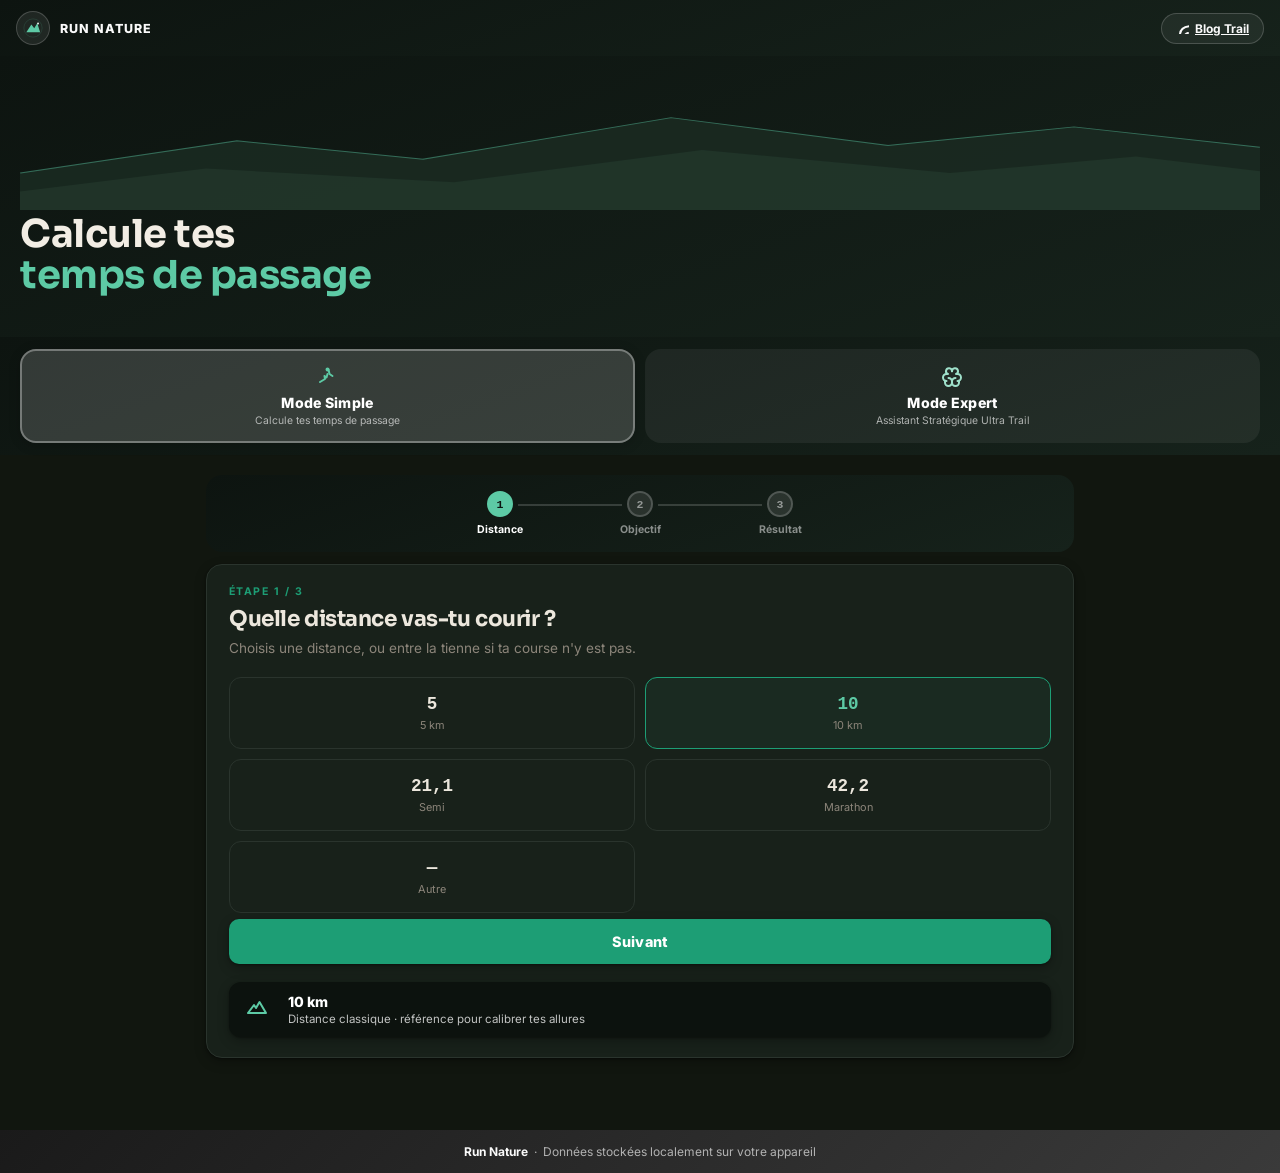
==== commit 443e2552: "Fix topbar/footer links, remove unused Fullscreen button - Rename topbar blog link to "Blog Trail" a" ====
--- a/index.html
+++ b/index.html
@@ -72,8 +72,6 @@
 <g id="i-siren"><path d="M5 21h14"/><path d="M6 21v-7a6 6 0 0 1 12 0v7"/><path d="M12 3v2M4.5 7l1.5 1M19.5 7l-1.5 1"/></g>
 <g id="i-check"><path d="M5 12l5 5l9 -9"/></g>
 <g id="i-check-circle"><circle cx="12" cy="12" r="9"/><path d="M9 12l2 2l4 -4"/></g>
-<g id="i-x"><path d="M18 6l-12 12"/><path d="M6 6l12 12"/></g>
-<g id="i-expand"><path d="M4 8v-2a2 2 0 0 1 2 -2h2M4 16v2a2 2 0 0 0 2 2h2M16 4h2a2 2 0 0 1 2 2v2M16 20h2a2 2 0 0 0 2 -2v-2"/></g>
 <g id="i-arrow-right"><path d="M5 12h14"/><path d="M13 6l6 6l-6 6"/></g>
 <g id="i-dot"><circle cx="12" cy="12" r="4" fill="currentColor" stroke="none"/></g>
 <g id="i-chevron"><path d="M6 9l6 6l6 -6"/></g>
@@ -91,8 +89,7 @@
     <span class="app-logo-text">Run Nature</span>
   </a>
   <div class="app-topbar-actions">
-    <a href="https://www.seb-run-nature.com" target="_blank" rel="noopener" class="app-topbar-btn"><svg class="ic" aria-hidden="true"><use href="#i-leaf"/></svg> Mon Blog Trail</a>
-    <button class="app-topbar-btn" onclick="toggleFullscreen()" id="fsBtn"><svg class="ic" aria-hidden="true"><use href="#i-expand"/></svg> Fullscreen</button>
+    <a href="https://run-nature.com/" target="_blank" rel="noopener" class="app-topbar-btn"><svg class="ic" aria-hidden="true"><use href="#i-leaf"/></svg> Blog Trail</a>
   </div>
 </div>
 
@@ -560,7 +557,7 @@
 </div><!-- fin app-content -->
 
 <div style="background:linear-gradient(135deg, #1a1a1a 0%, #2a2a2a 50%, #3a3a3a 100%);padding:14px 20px;text-align:center;font-size:.75rem;color:rgba(250,250,250,.65);font-family:var(--font-main);">
-  <a href="https://www.seb-run-nature.com" target="_blank" rel="noopener" style="color:#fafafa;font-weight:700;text-decoration:none;">Run Nature</a> &nbsp;&middot;&nbsp; Donn&eacute;es stock&eacute;es localement sur votre appareil
+  <a href="https://run-nature.com/" target="_blank" rel="noopener" style="color:#fafafa;font-weight:700;text-decoration:none;">Run Nature</a> &nbsp;&middot;&nbsp; Donn&eacute;es stock&eacute;es localement sur votre appareil
 </div>
 
 
--- a/style.css
+++ b/style.css
@@ -329,7 +329,6 @@
 .save-btn-danger:hover{background:rgba(224,160,160,.18);color:#fff;}
 /* FORMAT PILLS */
 @media(max-width:600px){
-  #fsBtn{display:none;}
   .app-topbar-btn{padding:6px 10px;font-size:.7rem;}
   .cw-grid{grid-template-columns:1fr;}
   .res-cards{grid-template-columns:1fr 1fr;}
